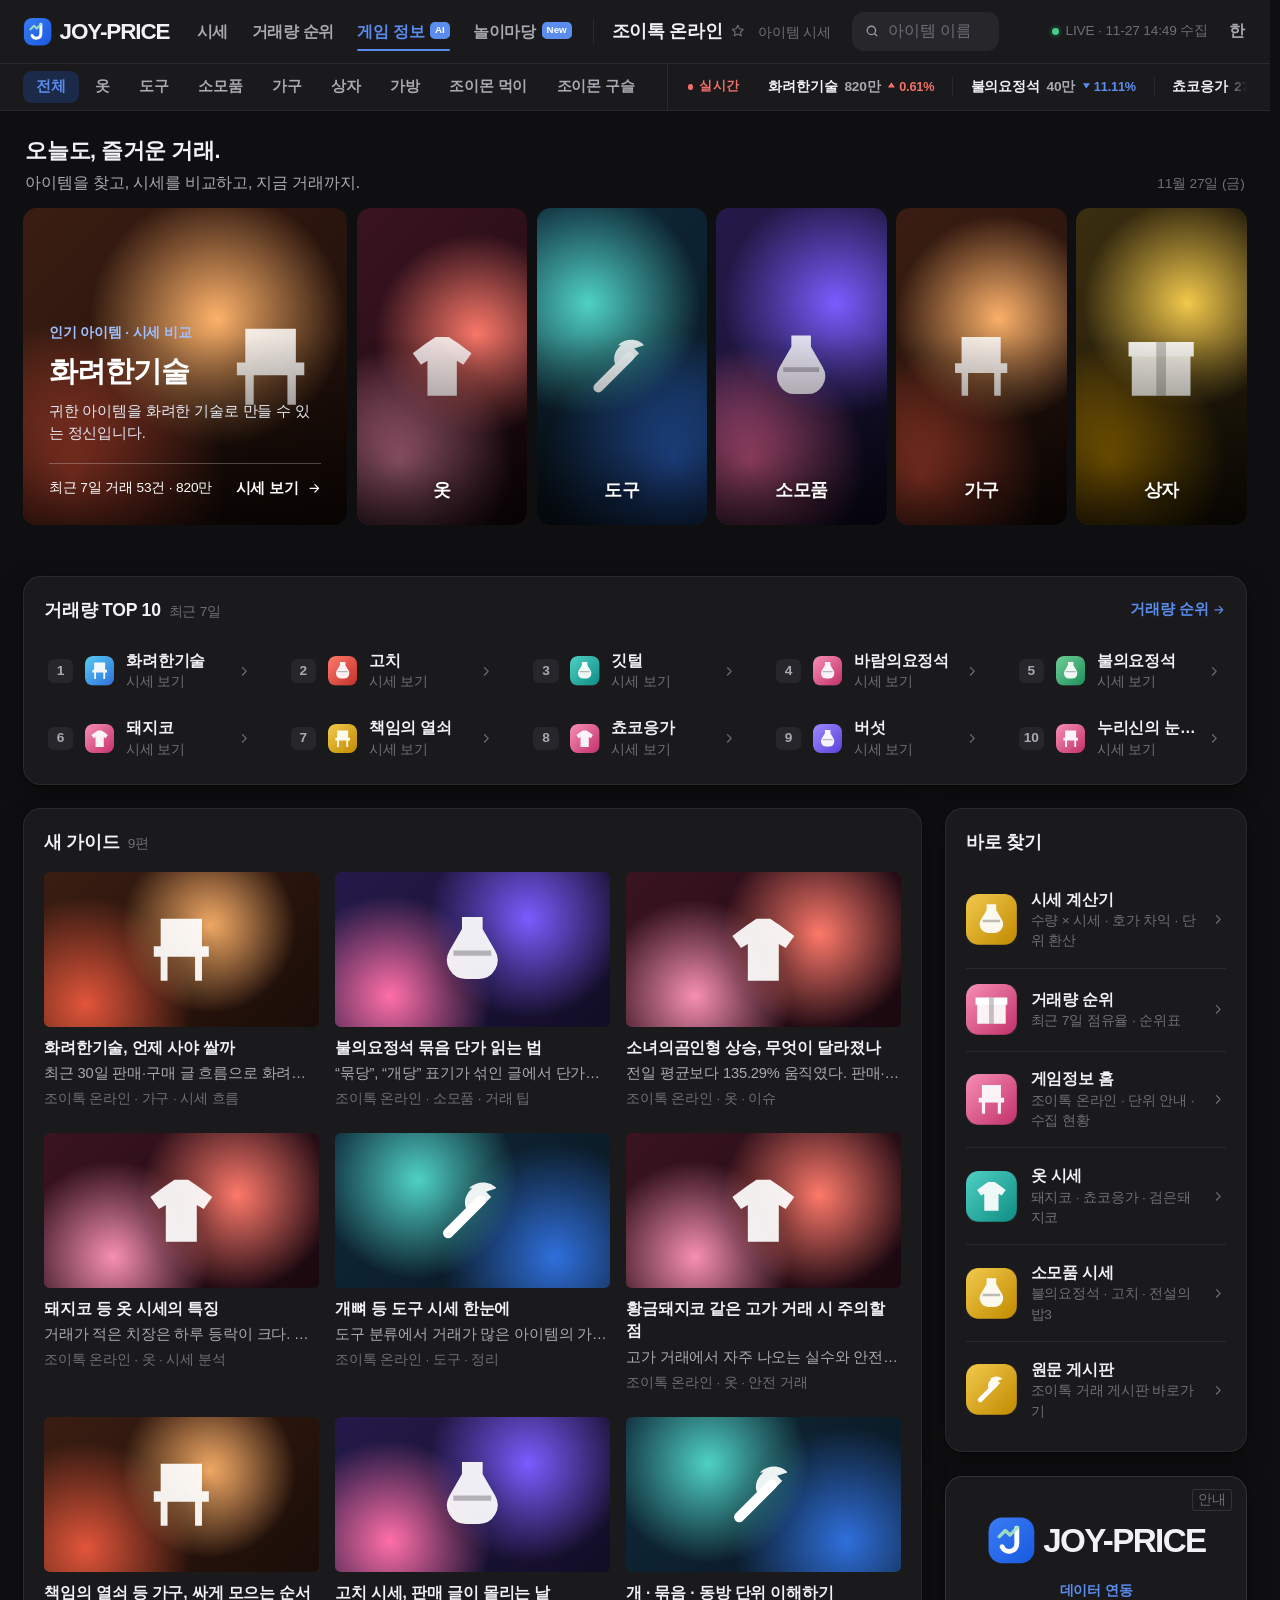
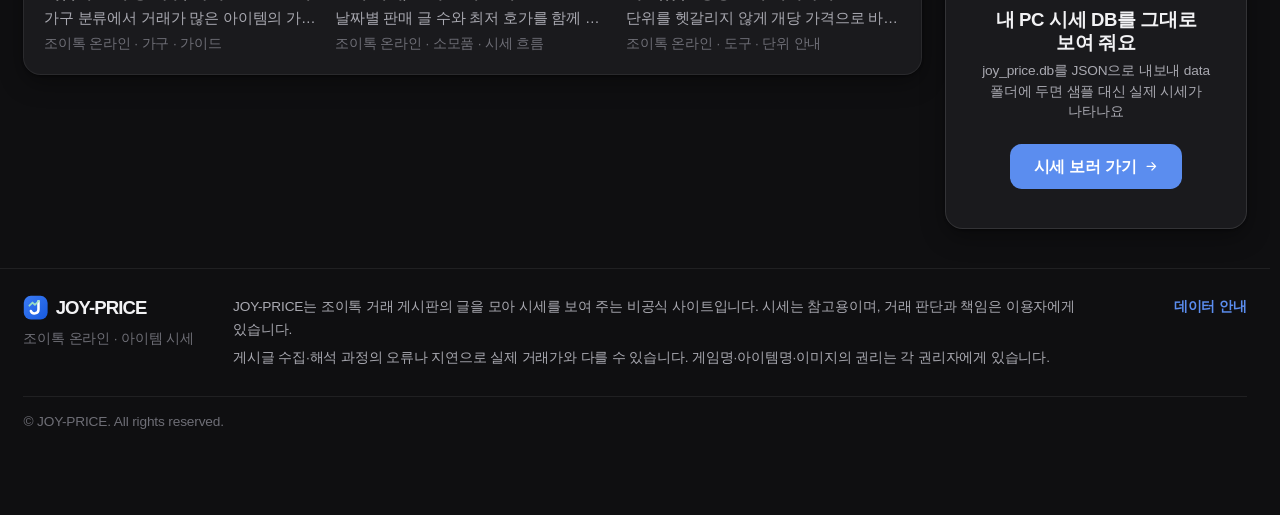
==== info/index.html @ 124f629b "joy-price 최초 배포" ====
<!doctype html>
<html lang="ko" data-theme="dark">
<head>
<meta charset="UTF-8">
<meta name="viewport" content="width=device-width, initial-scale=1">
<meta name="color-scheme" content="dark light">
<title>게임 정보 | JOY-PRICE</title>
<meta name="description" content="조이톡 온라인 거래 가이드와 인기 아이템.">
<link rel="icon" href="/favicon.svg" type="image/svg+xml">
<script>(function(){var r=document.documentElement;try{var t=localStorage.getItem('joyprice-theme');r.setAttribute('data-theme',t==='light'?'light':'dark');var f=Number(localStorage.getItem('joyprice-font'));var p=[85,100,115].indexOf(f)>=0?f:100;r.style.zoom=String(p*9775/1e6);}catch(e){}})();</script>
  <script type="module" crossorigin src="/assets/info-DF-6x_WN.js"></script>
  <link rel="modulepreload" crossorigin href="/assets/shell-BmlOZqkw.js">
  <link rel="modulepreload" crossorigin href="/assets/guides-DF9_39mL.js">
  <link rel="stylesheet" crossorigin href="/assets/shell-LFFnPl93.css">
</head>
<body>
<div id="app"></div>
</body>
</html>
---- assets/shell-LFFnPl93.css ----
:root{--bg: #0F0F11;--card: #1A1A1D;--field: #26262B;--field2: #303036;--line: rgba(255,255,255,.11);--line2: rgba(255,255,255,.07);--text: #F2F2F4;--text2: #A9A9B1;--text3: #6E6E76;--blue: #5B8DEF;--blue-h: #7AA3F5;--blue-bg: #1A2A48;--blue-bg2: #22365C;--err: #F0716A;--err-bg: #3A1F1E;--ok: #4FC98B;--ok-bg: #16302A;--warn: #E0A64C;--warn-bg: #3A2E15;--up: #F0716A;--up-bg: #3A1F1E;--down: #5B8DEF;--down-bg: #1A2A48;--star: #F7BE3B;--sh: 0 1px 2px rgba(0,0,0,.4), 0 8px 24px rgba(0,0,0,.35);--sh-pop: 0 16px 48px rgba(0,0,0,.6);--hm-f: #2B2E35;--hm-u1: #55282A;--hm-u2: #963531;--hm-u3: #D2443B;--hm-d1: #1E3256;--hm-d2: #2B58AA;--hm-d3: #3D74DE;--hm-ink: #F2F2F4;--cover: #192b44;--r: 18px;--r2: 12px;--w: 1540px;color-scheme:dark}:root[data-theme=light]{--bg: #F5F5F7;--card: #FFFFFF;--field: #F2F2F5;--field2: #E9E9EE;--line: rgba(0,0,0,.09);--line2: rgba(0,0,0,.055);--text: #1D1D1F;--text2: #5F5F66;--text3: #9A9AA3;--blue: #175ADE;--blue-h: #1250C5;--blue-bg: #ECF2FE;--blue-bg2: #DCE7FC;--err: #D0342C;--err-bg: #FCEDEC;--ok: #1E8E5A;--ok-bg: #E8F5EE;--warn: #B26A00;--warn-bg: #FBF1E2;--up: #D0342C;--up-bg: #FCEDEC;--down: #175ADE;--down-bg: #ECF2FE;--star: #F5A800;--sh: 0 1px 2px rgba(0,0,0,.03), 0 8px 24px rgba(0,0,0,.05);--sh-pop: 0 12px 40px rgba(0,0,0,.14), 0 2px 6px rgba(0,0,0,.06);--hm-f: #E6E8EC;--hm-u1: #F5CDCA;--hm-u2: #E57C74;--hm-u3: #D0342C;--hm-d1: #CCDAF8;--hm-d2: #6A93E8;--hm-d3: #175ADE;--hm-ink: #1D1D1F;color-scheme:light}*{box-sizing:border-box}html{scrollbar-width:thin;scrollbar-color:var(--line) transparent;scrollbar-gutter:stable;overflow-x:hidden}::-webkit-scrollbar{width:8px;height:8px}::-webkit-scrollbar-thumb{background:var(--line);border-radius:100px}body{margin:0;background:var(--bg);color:var(--text);font-family:Pretendard,-apple-system,BlinkMacSystemFont,Apple SD Gothic Neo,Malgun Gothic,sans-serif;font-size:16px;line-height:1.5;letter-spacing:-.01em;-webkit-font-smoothing:antialiased;text-rendering:optimizeLegibility;min-height:100vh;display:flex;flex-direction:column;overflow-x:hidden}button,input,select{font:inherit;color:inherit;letter-spacing:inherit}button{cursor:pointer;border:0;background:none;padding:0}a{color:inherit;text-decoration:none}b,strong{font-weight:600}[hidden]{display:none!important}.dim{color:var(--text3)}.up{color:var(--up)}.down{color:var(--down)}.flat{color:var(--text3)}.num{font-variant-numeric:tabular-nums}#app{flex:1;width:100%}header.top{position:sticky;top:0;z-index:50;background:var(--card);border-bottom:1px solid var(--line2);line-height:1.5}.top-in{max-width:var(--w);margin:0 auto;padding:8px 24px;min-height:64px;display:flex;align-items:center;gap:22px}.brand{display:flex;align-items:center;gap:7px;flex:none}.brand .logo-mark{width:30px;height:30px;display:block}.brand span{font-size:23px;font-weight:800;letter-spacing:-.05em;line-height:1;color:var(--text);padding-top:2px}.gnav{display:flex;align-items:center;align-self:stretch;gap:24px;flex:none;margin:0 0 0 6px;white-space:nowrap}.gnav a{position:relative;display:flex;align-items:center;gap:6px;min-height:44px;font-size:16px;font-weight:600;color:var(--text2);letter-spacing:-.02em}.gnav a:hover,.gnav a.on{color:var(--blue)}.gnav a.on:after{content:"";position:absolute;bottom:2px;left:0;right:0;height:2px;background:var(--blue);border-radius:2px}.nav-new{display:inline-flex;align-items:center;height:17px;padding:0 5px;border-radius:5px;background:var(--blue);color:#fff;font-size:10px;font-weight:700;line-height:1;letter-spacing:0;transform:translateY(-1px)}.cur{display:flex;align-items:baseline;gap:8px;min-width:0;flex:none;padding-left:18px;border-left:1px solid var(--line2)}.cur b{font-size:18px;font-weight:700;letter-spacing:-.015em;white-space:nowrap}.cur small{font-size:14px;color:var(--text3);white-space:nowrap}.fav-btn{flex:none;width:26px;height:26px;display:inline-flex;align-items:center;justify-content:center;border-radius:8px;color:var(--text3);align-self:center;margin-left:-6px}.fav-btn svg{width:16px;height:16px;fill:none}.fav-btn:hover{background:var(--field2);color:var(--text2)}.fav-btn.on{color:var(--star)}.fav-btn.on svg{fill:currentColor}.gsearch{position:relative;flex:1;max-width:320px;min-width:150px;margin-left:auto}.gsearch input,.picker-search input{width:100%;height:40px;padding:0 14px 0 36px;background:var(--field);border:1px solid transparent;border-radius:var(--r2);font-size:16px;outline:none;transition:box-shadow .15s,border-color .15s,background-color .15s}.gsearch input:focus,.picker-search input:focus{border-color:var(--blue);box-shadow:0 0 0 3px var(--blue-bg);background:var(--card)}.gsearch input::placeholder,.picker-search input::placeholder,.search input::placeholder{color:var(--text3)}.gsearch:before,.picker-search:before,.search:before{content:"";position:absolute;left:13px;top:13px;width:14px;height:14px;pointer-events:none;z-index:1;background:url("data:image/svg+xml;utf8,<svg xmlns='http://www.w3.org/2000/svg' viewBox='0 0 24 24' fill='none' stroke='%239A9AA3' stroke-width='2.2' stroke-linecap='round'><circle cx='11' cy='11' r='7'/><path d='M20 20l-3.5-3.5'/></svg>") no-repeat center/contain}.menu{position:absolute;left:0;top:48px;width:440px;max-width:calc(100vw - 48px);max-height:min(600px,70vh);overflow:auto;background:var(--card);border:1px solid var(--line2);border-radius:14px;box-shadow:var(--sh-pop);z-index:60;padding:8px}.menu .mh{padding:6px 6px 6px 10px;font-size:14px;color:var(--text3);font-weight:500;display:flex;justify-content:space-between;align-items:center}.menu .hint{font-size:13px}.mi{display:flex;align-items:center;gap:10px;padding:8px 10px;border-radius:9px;cursor:pointer}.mi:hover{background:var(--field)}.mi.on{background:var(--blue-bg)}.mi b{flex:1;min-width:0;font-size:16px;font-weight:500;white-space:nowrap;overflow:hidden;text-overflow:ellipsis}.mi.on b{color:var(--blue);font-weight:600}.mi small{font-size:14px;color:var(--text3);white-space:nowrap}.mi .p{font-size:15px;font-weight:600;white-space:nowrap;min-width:76px;text-align:right;font-variant-numeric:tabular-nums}.mi .chg{min-width:62px;text-align:right;font-size:14px}.top-act{display:flex;align-items:center;gap:10px;flex:none;margin-left:16px}.upd{font-size:14px;color:var(--text3);white-space:nowrap;font-variant-numeric:tabular-nums;display:inline-flex;align-items:center;justify-content:flex-end;gap:7px;margin-right:4px;min-width:176px}.upd i{width:7px;height:7px;border-radius:50%;background:var(--text3);opacity:.6}.upd i.live{background:var(--ok);opacity:1;box-shadow:0 0 0 3px var(--ok-bg);animation:pulse 2.4s ease-in-out infinite}.upd i.sample{background:var(--warn);opacity:1;box-shadow:0 0 0 3px var(--warn-bg)}@keyframes pulse{0%,to{box-shadow:0 0 0 3px var(--ok-bg)}50%{box-shadow:0 0 0 6px transparent}}.icon{width:32px;height:32px;border-radius:50%;display:inline-flex;align-items:center;justify-content:center;color:var(--text2);flex:none}.icon:hover{background:var(--field);color:var(--text)}.icon svg{width:17px;height:17px}.icon .sun{display:none}:root:not([data-theme=light]) .icon .sun{display:block}:root:not([data-theme=light]) .icon .moon{display:none}.fsz{position:relative;flex:none}.fsz>.icon{font-size:16px;font-weight:700;line-height:1}.fsz>.icon[aria-expanded=true]{background:var(--field);color:var(--text)}.fsz-pop{position:absolute;top:calc(100% + 8px);right:0;z-index:60;display:flex;flex-direction:column;gap:0;padding:6px;min-width:212px;background:var(--card);border:1px solid var(--line);border-radius:12px;box-shadow:var(--sh-pop)}.lp-list{display:flex;flex-direction:column;gap:2px}.lp-lang{height:44px;padding:0 10px;display:flex;align-items:center;justify-content:space-between;gap:12px;border-radius:8px;font-size:16px;font-weight:500;color:var(--text2)}.lp-lang:hover{background:var(--field);color:var(--text)}.lp-lang svg{width:16px;height:16px;color:var(--blue);visibility:hidden}.lp-lang.on{color:var(--text);font-weight:700}.lp-lang.on svg{visibility:visible}.lp-font{display:flex;align-items:center;justify-content:space-between;gap:8px;margin-top:6px;padding:6px 0 0 10px;border-top:1px solid var(--line2)}.lp-font>span{font-size:14px;color:var(--text3)}.lp-step{display:flex;align-items:center;gap:2px}.lp-step button{width:32px;height:32px;border-radius:8px;font-size:18px;font-weight:600;color:var(--text2)}.lp-step button:hover{background:var(--field);color:var(--text)}.lp-step b{min-width:54px;text-align:center;font-size:14px;font-weight:700}.game-switch{display:none;align-items:center;justify-content:center;gap:8px;flex:none;height:40px;padding:0 13px;border-radius:var(--r2);color:var(--text2);background:var(--field)}.game-switch svg{width:20px;height:20px}.game-switch>span{display:none}.sub-bar{border-top:1px solid var(--line2)}.sub-in{max-width:var(--w);margin:0 auto;padding:0 24px;height:48px;display:flex;align-items:center;gap:20px}.cats{display:flex;align-items:center;gap:4px;flex:none;overflow-x:auto;scrollbar-width:none}.cats::-webkit-scrollbar{display:none}.cats button{height:32px;padding:0 13px;border-radius:9px;font-size:15px;font-weight:600;color:var(--text2);white-space:nowrap;transition:background-color .12s,color .12s}.cats button:hover{background:var(--field);color:var(--text)}.cats button.on{background:var(--blue-bg);color:var(--blue)}.ticker{flex:1;min-width:0;display:flex;align-items:center;gap:12px;height:100%;padding-left:20px;border-left:1px solid var(--line2)}.tk-lbl{flex:none;display:inline-flex;align-items:center;gap:6px;font-size:13px;font-weight:700;color:var(--up);letter-spacing:.02em}.tk-lbl i{width:6px;height:6px;border-radius:50%;background:var(--up);animation:blink 1.4s ease-in-out infinite}@keyframes blink{50%{opacity:.25}}.tk-view{flex:1;min-width:0;overflow:hidden;-webkit-mask-image:linear-gradient(90deg,transparent,#000 4%,#000 96%,transparent);mask-image:linear-gradient(90deg,transparent,#000 4%,#000 96%,transparent)}.tk-track{display:flex;width:max-content;animation:tick var(--tk-dur, 60s) linear infinite}.ticker:hover .tk-track{animation-play-state:paused}.tk-run{display:flex;flex:none}.tk{display:inline-flex;align-items:baseline;gap:7px;padding:0 18px;font-size:14px;white-space:nowrap;font-variant-numeric:tabular-nums;border-right:1px solid var(--line2)}.tk b{font-weight:600;color:var(--text)}.tk .p{color:var(--text2);font-weight:600}.tk:hover b{color:var(--blue)}.tk .chg{font-size:13px}@keyframes tick{to{transform:translate(-50%)}}.game-picker{width:min(420px,calc(100% - 28px));max-height:82dvh;margin:auto;padding:16px;border:1px solid var(--line2);border-radius:14px;background:var(--card);color:var(--text);box-shadow:var(--sh-pop);overflow:hidden}.game-picker[open]{display:flex;flex-direction:column;gap:12px}.game-picker::backdrop{background:#0f172a73}.picker-hd{display:flex;align-items:center;justify-content:space-between}.picker-hd h2{margin:0;font-size:20px;font-weight:600}.picker-search{position:relative}.picker-search input{height:46px}.picker-search:before{top:16px}.picker-list{overflow:auto;min-height:0;padding:3px}.game-choice{display:flex;align-items:center;gap:12px;padding:10px 12px;border-radius:10px}.game-choice:hover{background:var(--field)}.game-choice.on{background:var(--blue-bg)}.game-choice .no{width:28px;height:24px;border-radius:6px;background:var(--field);color:var(--text2);display:inline-flex;align-items:center;justify-content:center;font-size:14px;font-weight:600;flex:none}.game-choice b{flex:1;font-weight:500;white-space:nowrap;overflow:hidden;text-overflow:ellipsis}.game-choice.on b,.game-choice.on small{color:var(--blue)}.game-choice small{font-size:14px;color:var(--text3);white-space:nowrap}.wrap{max-width:var(--w);margin:0 auto;padding:18px 24px 40px}.card{background:var(--card);border:1px solid var(--line2);border-radius:var(--r);box-shadow:var(--sh);display:flex;flex-direction:column;min-width:0}.card-hd{display:flex;align-items:center;justify-content:space-between;gap:12px;padding:20px 20px 16px;min-height:64px}.card-hd h2{font-size:18px;line-height:1.4;font-weight:600;margin:0;letter-spacing:-.012em;white-space:nowrap}.card-hd h2 small{font-size:14px;color:var(--text3);font-weight:500;margin-left:8px}.card-hd .more{font-size:15px;font-weight:600;color:var(--blue);display:inline-flex;align-items:center;gap:4px;white-space:nowrap}.card-hd .more svg{width:14px;height:14px}.card-bd{padding:0 10px 10px;flex:1;min-height:0}.empty{padding:34px 20px;text-align:center;color:var(--text3);font-size:16px}.page-hd{padding:6px 2px 14px}.page-hd h1{font-size:28px;line-height:1.4;font-weight:700;margin:0;letter-spacing:-.02em;display:flex;align-items:baseline;gap:10px;flex-wrap:wrap}.page-hd h1 small{font-size:14px;font-weight:500;color:var(--text3)}.page-hd p{margin:2px 0 0;color:var(--text2);font-size:16px}.chg{font-weight:600;font-variant-numeric:tabular-nums;white-space:nowrap}.chg svg{width:9px;height:9px;margin-right:3px;vertical-align:1px}.seg{display:inline-flex;background:var(--field);padding:3px;border-radius:10px;gap:2px}.seg button{padding:0 12px;height:40px;border-radius:8px;font-size:16px;font-weight:500;color:var(--text2);white-space:nowrap;transition:background-color .15s,color .15s}.seg button.on{background:var(--card);color:var(--text);box-shadow:0 1px 3px #0000001a;font-weight:600}.seg.sm{padding:2px}.seg.sm button{padding:0 9px;height:32px;font-size:14px}.search{position:relative;flex:1;min-width:140px;max-width:300px}.search:before{left:14px;top:50%;width:15px;height:15px;transform:translateY(-50%)}.search input{width:100%;height:46px;padding:0 14px 0 38px;background:var(--field);border:1px solid transparent;border-radius:10px;font-size:16px;outline:none}.search input:focus{border-color:var(--blue);box-shadow:0 0 0 3px var(--blue-bg);background:var(--card)}.btn{display:inline-flex;align-items:center;justify-content:center;gap:7px;height:44px;padding:0 20px;border-radius:12px;background:var(--blue);color:#fff;font-size:16px;font-weight:600;white-space:nowrap}.btn:hover{background:var(--blue-h)}.btn svg{width:15px;height:15px}.tag{display:inline-flex;align-items:center;height:24px;padding:0 7px;border-radius:6px;background:var(--field);color:var(--text2);font-size:14px;font-weight:600;white-space:nowrap}.badge{display:inline-flex;align-items:center;justify-content:center;min-width:26px;height:24px;padding:0 6px;border-radius:6px;font-size:13px;font-weight:700;letter-spacing:0;flex:none}.badge.SELL{background:var(--up-bg);color:var(--up)}.badge.BUY{background:var(--down-bg);color:var(--down)}.badge.DONE{background:var(--ok-bg);color:var(--ok)}.ic{width:30px;height:30px;border-radius:8px;flex:none;display:inline-flex;overflow:hidden;background:var(--field)}.ic svg,.ic img,.ic i{width:100%;height:100%;display:block;object-fit:contain}.ic i svg{width:100%;height:100%}.ic.sm{width:26px;height:26px;border-radius:7px}.ic.lg{width:44px;height:44px;border-radius:11px}.ic.xl{width:84px;height:84px;border-radius:20px;box-shadow:0 8px 24px #00000059}.fxb-game{position:relative;isolation:isolate;min-height:156px;overflow:hidden;border:1px solid #4a302c;border-radius:16px;background:#150d0c;margin-bottom:18px;display:block}.fxb-art{position:absolute;top:0;bottom:0;right:120px;width:60%;max-width:900px;z-index:-2;pointer-events:none;-webkit-mask-image:linear-gradient(90deg,transparent,#000 18%,#000 88%,transparent);mask-image:linear-gradient(90deg,transparent,#000 18%,#000 88%,transparent);background:radial-gradient(ellipse 14% 40% at 18% 70%,rgba(255,170,90,.55),transparent 70%),radial-gradient(ellipse 10% 30% at 34% 62%,rgba(255,214,140,.5),transparent 70%),radial-gradient(ellipse 18% 55% at 52% 75%,rgba(255,120,80,.45),transparent 70%),radial-gradient(ellipse 12% 38% at 70% 64%,rgba(255,196,120,.5),transparent 70%),radial-gradient(ellipse 16% 48% at 86% 72%,rgba(232,110,80,.45),transparent 70%),radial-gradient(circle at 60% 20%,rgba(255,240,200,.18),transparent 40%),linear-gradient(180deg,#3a2520,#1f1412)}.fxb-art:before{content:"";position:absolute;top:0;right:0;bottom:0;left:0;background:repeating-linear-gradient(100deg,transparent 0 46px,rgba(0,0,0,.25) 46px 50px);opacity:.5}.fxb-game:after{content:"";position:absolute;top:0;right:0;bottom:0;left:0;z-index:-1;pointer-events:none;background:linear-gradient(90deg,#150d0c,#150d0cf0 20%,#150d0c30 53%,#150d0c00 70%,#150d0ced 93%,#150d0c)}.fxb-home{position:absolute;top:0;right:0;bottom:0;left:0;display:flex;align-items:center;padding:24px 225px 24px 28px;color:#fff;z-index:1}.fxb-copy{min-width:0;max-width:58%}.fxb-copy>small{display:block;color:#e3b4a6;font-size:14px;font-weight:600;letter-spacing:.5px;margin-bottom:6px}.fxb-copy h2{font-size:22px;font-weight:700;letter-spacing:-.6px;line-height:1.35;color:#fff;margin:0;word-break:keep-all}.fxb-copy p{margin:6px 0 0;font-size:14px;line-height:1.6;color:#d0dced;word-break:keep-all}.fxb-action{position:absolute;right:26px;top:50%;transform:translateY(-50%);z-index:2;display:inline-flex;align-items:center;gap:20px;min-height:46px;padding:10px 17px;border:1px solid rgba(255,255,255,.26);border-radius:10px;background:#111a2dcc;color:#f3f7ff;font-size:16px;font-weight:650;white-space:nowrap}.fxb-action:hover{background:#253957;border-color:#9ebae6}.fxb-action svg{width:16px;height:16px}.top6 .card-bd{padding:0 16px 16px}.t6{display:grid;grid-template-columns:repeat(6,minmax(0,1fr));gap:12px}.t6 a{position:relative;display:flex;flex-direction:column;gap:6px;padding:14px 14px 12px;border-radius:14px;background:var(--field);border:1px solid transparent;min-width:0;transition:border-color .15s,background-color .15s}.t6 a:hover{border-color:var(--blue);background:var(--blue-bg)}.t6 .hd{display:flex;align-items:center;gap:9px;min-width:0}.t6 .no{position:absolute;top:10px;right:12px;font-size:13px;font-weight:700;color:var(--text3)}.t6 .nm{min-width:0}.t6 .nm b{display:block;font-size:15px;font-weight:600;white-space:nowrap;overflow:hidden;text-overflow:ellipsis;padding-right:18px}.t6 .nm small{display:block;font-size:13px;color:var(--text3)}.t6 .pr{font-size:20px;font-weight:700;letter-spacing:-.02em;font-variant-numeric:tabular-nums;margin-top:4px;white-space:nowrap;overflow:hidden;text-overflow:ellipsis}.t6 .ft{display:flex;align-items:center;justify-content:space-between;gap:6px;font-size:13px;color:var(--text3)}.t6 .ft .chg{font-size:14px}.spark{width:100%;height:34px;display:block}.grid2{display:grid;grid-template-columns:minmax(0,1fr) 480px;gap:16px;margin-top:16px;align-items:stretch}.side{display:flex;flex-direction:column;gap:16px;min-width:0}.list-hd,.li{display:grid;grid-template-columns:1fr 112px 80px 104px 104px 64px;gap:8px}.list-hd{padding:0 30px 6px 12px;font-size:14px;color:var(--text3);font-weight:500}.list-hd span:not(:first-child){text-align:right}.li{position:relative;align-items:center;padding:9px 30px 9px 12px;border-radius:10px;font-size:16px;font-variant-numeric:tabular-nums;border-top:1px solid var(--line2);cursor:pointer}.list-hd+.li{border-top:0}.li:hover{background:var(--field)}.li:hover .n b{color:var(--blue)}.li .n{min-width:0;display:flex;align-items:center;gap:10px}.li .nm{min-width:0}.li .n b{display:block;font-weight:500;white-space:nowrap;overflow:hidden;text-overflow:ellipsis}.li .n small{display:block;font-size:13px;color:var(--text3);white-space:nowrap;overflow:hidden;text-overflow:ellipsis}.li .r{text-align:right;white-space:nowrap}.li .r b{font-weight:600}.li .r.cnt{color:var(--blue);font-weight:600}.li>.chev{position:absolute;right:8px;top:50%;width:15px;height:15px;margin-top:-7.5px;color:var(--text3)}.pager{display:flex;align-items:center;justify-content:center;gap:3px;padding:16px 10px 6px}.pager button{min-width:40px;height:40px;padding:0 8px;border-radius:9px;color:var(--text2);font-size:16px;font-weight:600;display:inline-flex;align-items:center;justify-content:center}.pager button:hover:not(:disabled):not(.on){background:var(--field);color:var(--text)}.pager button.on{background:var(--blue);color:#fff}.pager button:disabled{color:var(--text3);opacity:.45;cursor:default}.pager .chev{width:15px;height:15px}.mv{display:grid;grid-template-columns:24px minmax(0,1fr) auto 78px;align-items:center;gap:10px;padding:9px 10px;border-radius:10px;border-top:1px solid var(--line2);font-variant-numeric:tabular-nums}.mv:first-child{border-top:0}.mv:hover{background:var(--field)}.mv .no{font-size:14px;font-weight:700;color:var(--text3);text-align:center}.mv .n{display:flex;align-items:center;gap:9px;min-width:0}.mv .n b{font-weight:500;white-space:nowrap;overflow:hidden;text-overflow:ellipsis}.mv .p{font-weight:600;white-space:nowrap;text-align:right}.mv .c{text-align:right}.mv .c .chg{display:inline-block;padding:3px 7px;border-radius:7px;font-size:14px}.mv .c .chg.up{background:var(--up-bg)}.mv .c .chg.down{background:var(--down-bg)}.feed .card-bd{overflow:auto;max-height:640px}.fd{display:grid;grid-template-columns:auto minmax(0,1fr) auto;gap:4px 10px;align-items:center;padding:10px;border-radius:10px;border-top:1px solid var(--line2)}.fd:first-child{border-top:0}.fd:hover{background:var(--field)}.fd .badge{grid-row:1 / span 2;align-self:start;margin-top:1px}.fd .tt{min-width:0;font-size:15px;font-weight:500;white-space:nowrap;overflow:hidden;text-overflow:ellipsis}.fd .pr{font-weight:600;font-size:15px;white-space:nowrap;text-align:right;font-variant-numeric:tabular-nums;padding-right:2px}.fd .pr small{font-size:12px;font-weight:500;margin-left:1px}.fd .mt{grid-column:2 / -1;display:flex;gap:8px;font-size:13px;color:var(--text3);min-width:0;white-space:nowrap}.fd .mt a{color:var(--blue);font-weight:600}.fd .mt a:hover{text-decoration:underline}.fd.new{animation:flash 1.6s ease-out}@keyframes flash{0%{background:var(--blue-bg)}}.crumb{display:flex;align-items:center;justify-content:space-between;gap:16px;padding:0 2px 10px;flex-wrap:wrap}.crumb nav{display:flex;align-items:baseline;gap:6px;flex-wrap:wrap;min-width:0;font-size:14px;color:var(--text2)}.crumb nav a:hover{color:var(--blue)}.crumb nav .sep{color:var(--text3)}.crumb nav b{font-size:18px;font-weight:700;color:var(--text)}.crumb nav small{color:var(--text3);font-size:14px;margin-left:6px}.crumb .search{max-width:294px}.crumb .search input{background:var(--card);border-color:var(--line2)}.crumb .search .menu{top:52px;right:0;left:auto;width:360px}.ia{display:grid;grid-template-columns:280px minmax(0,1fr);gap:22px;align-items:stretch}.ia-left{overflow:hidden}.ia-cover{min-height:264px;background:var(--cover);color:#fff;padding:22px;display:flex;flex-direction:column}.ia-cover-top{display:flex;align-items:center;justify-content:space-between;gap:9px;color:#a4b8d3;font-size:14px}.ia-cover-tag{border:1px solid #536984;border-radius:5px;padding:3px 7px;color:#dce8fa;flex:none}.ia-cover .art{flex:1;display:flex;align-items:center;justify-content:center;padding:18px 0}.ia-cover h1{font-size:26px;line-height:1.35;letter-spacing:-.6px;font-weight:700;margin:0}.ia-cover p.al{font-size:14px;margin:6px 0 0;color:#a4b8d3}.ia-info{padding:20px 22px 22px}.ia-info h2{font-size:18px;font-weight:600;margin:0 0 8px}.ia-info dl{margin:0}.ia-info .row{display:flex;justify-content:space-between;gap:12px;padding:11px 0;border-bottom:1px solid var(--line2);font-size:15px}.ia-info dt{color:var(--text3)}.ia-info dd{margin:0;text-align:right;font-weight:500}.ia-info .brief{margin:14px 0 0;font-size:14px;line-height:1.7;color:var(--text2);word-break:keep-all}.ia-main{overflow:hidden}.ia-tools{display:flex;align-items:center;justify-content:space-between;gap:12px;padding:18px 24px;border-bottom:1px solid var(--line2);flex-wrap:wrap}.ia-tools .lbl{font-size:14px;color:var(--text3);margin-right:10px}.ia-tools .grp{display:flex;align-items:center}.ia-tools .range{font-size:14px;color:var(--text3)}.ia-summary{padding:23px 24px 10px;display:flex;align-items:flex-end;justify-content:space-between;gap:20px;flex-wrap:wrap}.ia-price-label{display:flex;align-items:center;gap:8px;color:var(--text3);font-size:14px}.ia-price{display:flex;align-items:baseline;flex-wrap:wrap;gap:8px;margin-top:6px}.ia-price strong{font-size:44px;font-weight:750;line-height:1.15;letter-spacing:-1.2px;font-variant-numeric:tabular-nums}.ia-price>span{color:var(--text3);font-size:14px;white-space:nowrap}.ia-price .chg{font-size:16px}.ia-price-sub{font-size:14px;color:var(--text3);margin-top:6px}.ia-stats{display:grid;grid-template-columns:repeat(4,auto);gap:6px 28px;text-align:right}.ia-stats .k{font-size:14px;color:var(--text3)}.ia-stats b{display:block;font-size:17px;font-weight:650;font-variant-numeric:tabular-nums;white-space:nowrap;margin-top:4px}.ia-stats b.ask{color:var(--up)}.ia-stats b.bid{color:var(--down)}.chart-box{position:relative;height:330px;padding:4px 18px 0 14px}.chart-ft{display:flex;justify-content:space-between;align-items:center;gap:12px;padding:8px 24px 18px;font-size:14px;color:var(--text3);flex-wrap:wrap}.chart-ft .lg{display:flex;gap:14px;flex-wrap:wrap}.chart-ft .lg span{display:inline-flex;align-items:center;gap:6px}.chart-ft .lg i{width:10px;height:10px;border-radius:50%}.chart-ft .lg i.bar{border-radius:2px}.ia-split{display:grid;grid-template-columns:1fr 1fr;border-top:1px solid var(--line2)}.ia-split>section{padding:20px 24px 18px;min-width:0}.ia-split>section+section{border-left:1px solid var(--line2)}.sec-hd{display:flex;align-items:center;justify-content:space-between;gap:10px;margin-bottom:10px;flex-wrap:wrap}.sec-hd h3{margin:0;font-size:18px;font-weight:600}.sec-hd h3 small{font-size:14px;color:var(--text3);font-weight:500;margin-left:7px}.ob-hd,.ob{display:grid;grid-template-columns:minmax(0,1fr) 70px 92px;gap:8px;align-items:center}.ob-hd{font-size:14px;color:var(--text3);font-weight:500;padding:0 8px 8px;border-bottom:1px solid var(--line2)}.ob-hd span:not(:first-child){text-align:right}.ob{position:relative;padding:9px 8px;font-size:15px;font-variant-numeric:tabular-nums;border-bottom:1px solid var(--line2);isolation:isolate}.ob .bar{position:absolute;top:3px;bottom:3px;right:0;z-index:-1;border-radius:6px;opacity:.55}.sell .ob .bar{background:var(--up-bg)}.buy .ob .bar{background:var(--down-bg)}.ob .p{font-weight:650}.sell .ob .p{color:var(--up)}.buy .ob .p{color:var(--down)}.ob .q,.ob .a{text-align:right;color:var(--text2);white-space:nowrap;overflow:hidden;text-overflow:ellipsis}.ob .a{font-size:14px}.ob-best{font-size:14px;color:var(--text3)}.ob-best b{color:var(--text);margin-left:4px}.ia-trades{padding:20px 24px 18px;border-top:1px solid var(--line2)}.tr-hd,.trow{display:grid;grid-template-columns:52px minmax(0,1fr) 110px 100px 110px 92px;gap:10px;align-items:center}.tr-hd{font-size:14px;color:var(--text3);font-weight:500;padding:0 8px 8px;border-bottom:1px solid var(--line2)}.tr-hd span:nth-child(n+3){text-align:right}.trow{padding:10px 8px;border-bottom:1px solid var(--line2);font-size:15px;font-variant-numeric:tabular-nums}.trow:hover{background:var(--field)}.trow .t{min-width:0}.trow .t b{display:block;font-weight:500;white-space:nowrap;overflow:hidden;text-overflow:ellipsis}.trow .t small{display:block;font-size:13px;color:var(--text3);white-space:nowrap;overflow:hidden;text-overflow:ellipsis}.trow:hover .t b{color:var(--blue)}.trow .t b svg{width:12px;height:12px;margin-left:4px;vertical-align:-1px;color:var(--text3)}.trow .p{text-align:right;font-weight:650;white-space:nowrap}.trow .q,.trow .w,.trow .d{text-align:right;color:var(--text2);white-space:nowrap;overflow:hidden;text-overflow:ellipsis}.trow .d{font-size:14px}.more-btn{display:block;width:100%;height:44px;margin-top:12px;border-radius:10px;background:var(--field);color:var(--text2);font-weight:600}.more-btn:hover{background:var(--field2);color:var(--text)}.hm{margin-bottom:22px}.hm-lg{display:flex;align-items:center;gap:3px;font-size:14px;color:var(--text3);font-weight:500;white-space:nowrap}.hm-lg span{margin:0 4px}.hm-lg i{width:16px;height:10px;border-radius:3px}.hm-bd{padding:0 20px 20px}.hm-map{position:relative;height:380px}.hm-t{position:absolute;display:flex;flex-direction:column;padding:10px 12px;border-radius:8px;overflow:hidden;color:#fff;font-variant-numeric:tabular-nums;min-width:0;transition:filter .12s,box-shadow .12s}.hm-t:hover{filter:brightness(1.08);box-shadow:inset 0 0 0 2px #ffffff8c}.hm-t b{font-size:16px;font-weight:600;line-height:1.3;white-space:nowrap;overflow:hidden;text-overflow:ellipsis}.hm-t strong{display:block;font-size:19px;font-weight:700;line-height:1.2;margin-top:3px;white-space:nowrap}.hm-t em{font-style:normal;font-size:14px;font-weight:600;margin-top:3px;white-space:nowrap;opacity:.9}.hm-t .chg{color:inherit}.hm-t.l b{font-size:18px}.hm-t.l strong{font-size:27px;margin-top:4px}.hm-t.m{padding:7px 9px}.hm-t.m b{font-size:14px}.hm-t.m strong{font-size:16px;margin-top:2px}.hm-t.s{padding:5px 6px}.hm-t.s b{font-size:13px}.hm-t.s strong{font-size:13px;margin-top:0}.hm-t.s em{display:none}.hm-t.x{padding:0;border-radius:5px}.hm-t.x>*{display:none}.hm-t.f,.hm-lg .f{background:var(--hm-f)}.hm-t.u1,.hm-lg .u1{background:var(--hm-u1)}.hm-t.u2,.hm-lg .u2{background:var(--hm-u2)}.hm-t.u3,.hm-lg .u3{background:var(--hm-u3)}.hm-t.d1,.hm-lg .d1{background:var(--hm-d1)}.hm-t.d2,.hm-lg .d2{background:var(--hm-d2)}.hm-t.d3,.hm-lg .d3{background:var(--hm-d3)}.hm-t.f,.hm-t.u1,.hm-t.d1{color:var(--hm-ink)}.rk-hd,.rk{display:grid;grid-template-columns:44px minmax(0,1fr) 112px 120px 88px 110px 100px 88px;gap:8px;align-items:center;padding:0 12px}.rk-hd{padding-bottom:6px;font-size:14px;color:var(--text3);font-weight:500}.rk-hd span:nth-child(n+3){text-align:right}.rk{padding-top:10px;padding-bottom:10px;border-top:1px solid var(--line2);font-size:16px;font-variant-numeric:tabular-nums;transition:background-color .12s}.rk:hover{background:var(--field)}.rk .no{display:inline-flex;align-items:center;justify-content:center;width:44px;height:24px;border-radius:6px;background:var(--field);color:var(--text2);font-size:14px;font-weight:600}.rk .n{min-width:0;display:flex;align-items:center;gap:10px}.rk .n b{font-weight:500;white-space:nowrap;overflow:hidden;text-overflow:ellipsis}.rk .u{text-align:right;font-size:14px;color:var(--text3);white-space:nowrap}.rk .p{text-align:right;font-weight:600;white-space:nowrap}.rk .c,.rk .kc{text-align:right}.rk .s{text-align:right;color:var(--text2);white-space:nowrap}.rk .k{text-align:right;color:var(--blue);font-weight:600;white-space:nowrap}.rank-card .card-bd{padding:12px 10px 10px}.ihero-hd{display:flex;align-items:flex-end;justify-content:space-between;gap:16px;padding:6px 2px 14px}.ihero-hd h1{margin:0;font-size:22px;font-weight:700;letter-spacing:-.02em}.ihero-hd p{margin:4px 0 0;color:var(--text2);font-size:16px}.ihero-hd small{color:var(--text3);font-size:14px;white-space:nowrap}.ihero{display:grid;grid-template-columns:minmax(0,1.9fr) repeat(5,minmax(0,1fr));gap:10px;height:324px;margin-bottom:52px}.ih{position:relative;overflow:hidden;border-radius:14px;display:flex;flex-direction:column;justify-content:flex-end;padding:22px 16px;color:#fff;isolation:isolate;transition:transform .2s}.ih:hover{transform:translateY(-2px)}.ih:after{content:"";position:absolute;top:0;right:0;bottom:0;left:0;z-index:-1;background:linear-gradient(0deg,#000000b8,#0000 60%)}.ih .glyph{position:absolute;top:0;right:0;bottom:0;left:0;z-index:-2;display:flex;align-items:center;justify-content:center}.ih .glyph svg{width:46%;max-width:160px;opacity:.9;filter:drop-shadow(0 18px 30px rgba(0,0,0,.45))}.ih b{font-size:18px;font-weight:700;text-align:center;text-shadow:0 2px 8px rgba(0,0,0,.5)}.ih.big{padding:26px}.ih.big .glyph{justify-content:flex-end;padding-right:8%}.ih.big .glyph svg{width:34%}.ih.big small{color:#9fc0ff;font-size:14px;font-weight:600}.ih.big h2{margin:6px 0 0;font-size:30px;font-weight:800;letter-spacing:-.03em}.ih.big p{margin:8px 0 0;font-size:15px;color:#e4e9f2}.ih.big .ft{display:flex;justify-content:space-between;align-items:center;margin-top:18px;padding-top:14px;border-top:1px solid rgba(255,255,255,.25);font-size:14px}.ih.big .ft span:last-child{display:inline-flex;align-items:center;gap:8px;font-weight:600;font-size:15px}.ih.big .ft svg{width:15px;height:15px}.top10 .card-bd{padding:0 14px 14px}.t10{display:grid;grid-template-columns:repeat(5,minmax(0,1fr));gap:4px 20px}.t10 a{display:flex;align-items:center;gap:12px;padding:10px;border-radius:10px;min-width:0}.t10 a:hover{background:var(--field)}.t10 .no{width:26px;height:24px;border-radius:6px;background:var(--field);color:var(--text2);display:inline-flex;align-items:center;justify-content:center;font-size:14px;font-weight:600;flex:none}.t10 .nm{flex:1;min-width:0}.t10 .nm b{display:block;font-weight:600;white-space:nowrap;overflow:hidden;text-overflow:ellipsis}.t10 .nm small{display:block;font-size:14px;color:var(--text3)}.t10 .chev{width:15px;height:15px;color:var(--text3);flex:none}.grid-info{display:grid;grid-template-columns:minmax(0,1fr) 308px;gap:24px;margin-top:24px;align-items:start}.posts .card-bd{padding:0 20px 20px}.pgrid{display:grid;grid-template-columns:repeat(3,minmax(0,1fr));gap:24px 16px}.pc{display:flex;flex-direction:column;min-width:0}.pc .th{position:relative;aspect-ratio:16 / 9;border-radius:6px;overflow:hidden;display:flex;align-items:center;justify-content:center}.pc .th svg{width:30%;filter:drop-shadow(0 10px 20px rgba(0,0,0,.4))}.pc b{margin-top:10px;font-size:16px;font-weight:600;line-height:1.45;display:-webkit-box;-webkit-line-clamp:2;-webkit-box-orient:vertical;overflow:hidden}.pc p{margin:4px 0 0;font-size:15px;color:var(--text2);white-space:nowrap;overflow:hidden;text-overflow:ellipsis}.pc small{margin-top:4px;font-size:14px;color:var(--text3)}.pc:hover b{color:var(--blue)}.side-col{display:flex;flex-direction:column;gap:24px;min-width:0}.quick .card-bd{padding:0 20px 14px}.qk{display:flex;align-items:center;gap:14px;padding:16px 0;border-top:1px solid var(--line2)}.qk:first-child{border-top:0}.qk .ic{width:52px;height:52px;border-radius:10px}.qk div{flex:1;min-width:0}.qk b{display:block;font-weight:600}.qk small{display:block;font-size:14px;color:var(--text3);line-height:1.5}.qk .chev{width:15px;height:15px;color:var(--text3);flex:none}.qk:hover b{color:var(--blue)}.note-card{padding:30px 22px;gap:14px;align-items:center;text-align:center}.note-card .ic{width:64px;height:64px;border-radius:16px}.note-card em{font-style:normal;color:var(--blue);font-weight:600;font-size:14px}.note-card b{font-size:19px;font-weight:700;word-break:keep-all}.note-card p{margin:0;font-size:14px;color:var(--text2);word-break:keep-all}.play{display:grid;grid-template-columns:312px minmax(0,1fr);gap:18px;align-items:start;margin-bottom:24px}.tools .card-hd{padding-bottom:8px}.tools .card-bd{padding:0 8px 8px}.tl{display:flex;align-items:center;gap:12px;padding:13px 12px;border-radius:12px;width:100%;text-align:left}.tl:hover{background:var(--field)}.tl.on{background:var(--blue-bg)}.tl.on b{color:var(--blue)}.tl .ic{width:40px;height:40px;border-radius:10px}.tl b{display:block;font-weight:600}.tl small{display:block;font-size:14px;color:var(--text3)}.stage{overflow:hidden}.stage-hero{position:relative;height:336px;display:flex;align-items:flex-end;justify-content:space-between;padding:0 24px 26px;color:#fff;isolation:isolate;overflow:hidden}.stage-hero .glyph{position:absolute;top:0;right:0;bottom:0;left:0;z-index:-1;display:flex;align-items:center;justify-content:center}.stage-hero .glyph svg{width:220px;filter:drop-shadow(0 20px 40px rgba(0,0,0,.5))}.stage-hero:after{content:"";position:absolute;top:0;right:0;bottom:0;left:0;z-index:-1;background:linear-gradient(0deg,rgba(0,0,0,.6),transparent 55%)}.stage-hero h2{margin:0;font-size:30px;font-weight:800;letter-spacing:-.02em}.stage-hero a{font-weight:600;display:inline-flex;align-items:center;gap:8px;font-size:15px}.stage-hero a svg{width:15px;height:15px}.calc{display:flex;align-items:center;gap:14px;padding:16px 20px 16px 24px;border-bottom:1px solid var(--line2);flex-wrap:wrap}.calc label{font-size:14px;color:var(--text3)}.calc select,.calc input{height:44px;padding:0 12px;border-radius:10px;border:1px solid transparent;background:var(--field);font-size:16px;outline:none}.calc select:focus,.calc input:focus{border-color:var(--blue)}.calc input{width:110px;text-align:right}.calc .res{margin-left:auto;text-align:right}.calc .res small{display:block;font-size:13px;color:var(--text3)}.calc .res b{font-size:22px;font-weight:700;font-variant-numeric:tabular-nums}.tiles3{display:grid;grid-template-columns:repeat(3,minmax(0,1fr))}.tiles3 a{position:relative;padding:20px 20px 22px;min-width:0}.tiles3 a+a{border-left:1px solid var(--line2)}.tiles3 a:hover{background:var(--field)}.tiles3 .ic{width:64px;height:64px;border-radius:12px}.tiles3 .arr{position:absolute;top:20px;right:20px;width:16px;height:16px;color:var(--text3)}.tiles3 b{display:block;margin-top:22px;font-size:18px;font-weight:700}.tiles3 small{display:block;margin-top:18px;font-size:14px;color:var(--text3)}.gtabs{background:var(--card);border-bottom:1px solid var(--line2)}.gtabs{display:block}.gtabs-in{max-width:var(--w);margin:0 auto;padding:8px 24px;display:flex;align-items:center;gap:16px;min-height:64px}.gtabs .gname{display:flex;align-items:center;gap:9px;font-weight:600;padding-right:18px;border-right:1px solid var(--line2);white-space:nowrap}.gtabs .gname .logo-mark{width:26px;height:26px}.gtabs .gtab-list{display:flex;gap:4px;flex:1;overflow-x:auto;scrollbar-width:none}.gtabs .gtab-list a{height:46px;padding:0 22px;display:inline-flex;align-items:center;border-radius:10px;font-weight:600;white-space:nowrap}.gtabs .gtab-list a.on{background:var(--blue-bg);color:var(--blue)}.gtabs .gtab-list a:hover:not(.on){background:var(--field)}.gtabs .go{color:var(--blue);font-weight:600;display:inline-flex;align-items:center;gap:6px;white-space:nowrap}.gtabs .go svg{width:14px;height:14px}.ghero{position:relative;height:270px;border-radius:16px;overflow:hidden;padding:56px 40px;color:#fff;isolation:isolate;background:#101724;margin-bottom:24px;border:1px solid #344154}.ghero .fxb-art{right:0;width:75%;max-width:none}.ghero:after{content:"";position:absolute;top:0;right:0;bottom:0;left:0;z-index:-1;background:linear-gradient(90deg,#101724 15%,#10172499,#10172400 75%)}.ghero small{font-size:14px;font-weight:700;color:#e8a184;letter-spacing:2px}.ghero h1{margin:6px 0 0;font-size:36px;font-weight:800;letter-spacing:-.03em}.ghero p{margin:10px 0 0;font-size:15px;color:#dfe6f1}.ghero .meta{margin-top:20px;display:flex;gap:12px;font-size:14px;color:#dfe6f1}.ghero .meta span+span{padding-left:12px;border-left:1px solid rgba(255,255,255,.3)}.ggrid{display:grid;grid-template-columns:minmax(0,1fr) 306px;gap:24px;align-items:start}.gcol{display:flex;flex-direction:column;gap:24px;min-width:0}.gcol .card-bd{padding:0 24px 24px}.g2{display:grid;grid-template-columns:1fr 1fr;gap:20px}.g3{display:grid;grid-template-columns:repeat(3,minmax(0,1fr));gap:18px}.gp{border:1px solid var(--line2);border-radius:12px;overflow:hidden;display:flex;flex-direction:column}.gp .th{aspect-ratio:27 / 10;display:flex;align-items:center;justify-content:center}.gp .th svg{width:18%;filter:drop-shadow(0 10px 20px rgba(0,0,0,.4))}.gp .bd{padding:22px 20px 20px}.gp em{font-style:normal;font-size:14px;color:var(--blue);font-weight:500}.gp b{display:block;margin-top:10px;font-size:19px;font-weight:700}.gp p{margin:10px 0 0;font-size:14px;color:var(--text2);line-height:1.7}.gp small{display:block;margin-top:18px;font-size:14px;color:var(--text2)}.gp:hover b{color:var(--blue)}.gi{border:1px solid var(--line2);border-radius:12px;padding:20px 18px;display:flex;flex-direction:column}.gi .top{display:flex;gap:16px;align-items:flex-start;padding-bottom:18px;border-bottom:1px solid var(--line2)}.gi .ic{width:62px;height:62px;border-radius:10px}.gi .top small{display:block;font-size:14px;color:var(--text3)}.gi .top b{display:block;font-size:18px;font-weight:700;margin-top:4px}.gi .top span{display:block;font-size:14px;color:var(--text2);margin-top:4px}.gi .pr{margin-top:16px;font-size:16px;color:var(--text2);font-variant-numeric:tabular-nums}.gi:hover .top b{color:var(--blue)}.tip{border:1px solid var(--line2);border-radius:12px;overflow:hidden}.tip .th{height:180px;position:relative;display:flex;align-items:flex-end;padding:16px 18px;color:#fff;isolation:isolate}.tip .th:after{content:"";position:absolute;top:0;right:0;bottom:0;left:0;z-index:-1;background:linear-gradient(0deg,rgba(0,0,0,.6),transparent 70%)}.tip .th .glyph{position:absolute;top:0;right:0;bottom:0;left:0;z-index:-2;display:flex;align-items:center;justify-content:center}.tip .th .glyph svg{width:70px}.tip .th small{display:block;font-size:13px;opacity:.85}.tip .th b{display:block;font-size:18px;font-weight:700}.tip .bd{padding:16px 18px}.tip dl{margin:0;display:grid;grid-template-columns:110px 1fr;gap:10px 8px;font-size:14px}.tip dt{color:var(--text3)}.tip dd{margin:0;font-weight:600}.tip .ft{display:flex;justify-content:space-between;align-items:center;margin-top:16px;padding-top:14px;border-top:1px solid var(--line2);font-size:14px}.tip .ft span:first-child{color:var(--blue);border:1px solid var(--line);border-radius:4px;padding:2px 8px}.tip .ft span:last-child{color:var(--blue)}.sched{display:flex;gap:14px;align-items:flex-start}.sched .dt{width:52px;border-radius:8px;overflow:hidden;text-align:center;background:#1f2b44;color:#fff;flex:none}.sched .dt small{display:block;background:#2f4a7c;font-size:13px;padding:3px 0}.sched .dt b{display:block;font-size:24px;font-weight:700;padding:4px 0 0}.sched .dt span{display:block;font-size:12px;padding-bottom:6px;color:#b8c6e0}.sched em{font-style:normal;font-size:14px;color:var(--ok)}.sched b.t{display:block;margin-top:6px;font-weight:600}.sched small.d{display:block;color:var(--text3);font-size:14px;margin-top:4px}.plist .pl{display:block;padding:12px 0;border-top:1px solid var(--line2)}.plist .pl:first-child{border-top:0}.plist .pl b{display:block;font-weight:600}.plist .pl small{display:block;font-size:14px;color:var(--text3);font-variant-numeric:tabular-nums}.plist .pl:hover b{color:var(--blue)}.foot{max-width:var(--w);width:100%;flex:none;margin:0 auto;padding:26px 24px 34px;border-top:1px solid var(--line2);font-size:14px;line-height:1.7}.ft-in{display:flex;align-items:flex-start;gap:40px;flex-wrap:wrap}.ft-brand{flex:none}.ft-brand .brand{display:flex;align-items:center;gap:7px}.ft-brand .logo-mark{width:26px;height:26px;display:block}.ft-brand .brand span{font-size:19px;font-weight:800;letter-spacing:-.05em;line-height:1;padding-top:2px}.ft-brand small{display:block;margin-top:7px;font-size:14px;color:var(--text3)}.ft-txt{flex:1;min-width:260px}.ft-txt p{margin:0 0 5px;font-size:14px;color:var(--text2);line-height:1.7;word-break:keep-all}.ft-side{flex:none;margin-left:auto}.ft-link{font-size:14px;font-weight:600;color:var(--blue)}.ft-link:hover{text-decoration:underline}.ft-bar{display:flex;justify-content:space-between;gap:16px;margin-top:22px;padding-top:14px;border-top:1px solid var(--line2);font-size:14px;color:var(--text3)}.toast{position:fixed;left:50%;bottom:32px;transform:translate(-50%,10px);background:var(--text);color:var(--bg);padding:11px 20px;border-radius:100px;font-size:16px;font-weight:600;box-shadow:0 12px 32px #0000003d;opacity:0;visibility:hidden;pointer-events:none;transition:opacity .18s,transform .18s,visibility .18s;z-index:200}.toast.show{opacity:1;visibility:visible;transform:translate(-50%)}@media(max-width:1180px){.upd{min-width:0}.upd .t{display:none}.grid2{grid-template-columns:1fr}.t6{grid-template-columns:repeat(3,minmax(0,1fr))}.rk-hd,.rk{grid-template-columns:40px minmax(0,1fr) 104px 108px 82px 92px 82px}.rk-hd span:nth-child(6),.rk .s{display:none}.ia{grid-template-columns:250px minmax(0,1fr);gap:16px}.ia-stats{grid-template-columns:repeat(2,auto)}.grid-info,.ggrid{grid-template-columns:minmax(0,1fr) 280px}.g3{grid-template-columns:repeat(2,minmax(0,1fr))}}@media(max-width:1100px){.top-in{gap:16px}.top-in>.gsearch{min-width:120px;max-width:220px}.gnav{gap:18px}}@media(max-width:960px){header.top .top-in{display:grid;grid-template-columns:minmax(0,1fr) auto auto;grid-template-rows:40px;grid-auto-rows:auto;gap:0 10px;min-height:0;padding:6px 14px 0}.top-in>.brand{grid-column:1;grid-row:1}.top-in>.top-act{grid-column:3;grid-row:1;margin:0}.top-in>.gnav{grid-column:1 / -1;grid-row:2;gap:24px;margin:0}.gnav a.on:after{bottom:0}.top-in>.gsearch{display:none}.top-in>.game-switch{display:inline-flex;grid-column:2;grid-row:1;align-self:center;width:34px;height:34px;padding:7px;background:none;color:var(--text2)}.top-in>.cur{grid-column:1 / -1;grid-row:3;border:0;padding:8px 0 10px}.upd{margin-right:2px}.sub-in{padding:0 14px;gap:14px}.ia{grid-template-columns:220px minmax(0,1fr);gap:14px}.ia-cover h1{font-size:22px}.ia-price strong{font-size:38px}.ia-split{grid-template-columns:1fr}.ia-split>section+section{border-left:0;border-top:1px solid var(--line2)}.fxb-art{right:90px;width:72%}.fxb-home{padding-right:190px;padding-left:24px}.fxb-copy{max-width:80%}.fxb-action{right:20px;gap:12px;padding:10px 14px}.play{grid-template-columns:1fr}.gtabs .gname{display:none}}@media(max-width:860px){.top-in,.sub-in{padding-left:14px;padding-right:14px}.cur b{font-size:17px}.wrap{padding:12px 14px 30px}.brand span{font-size:20px}.brand .logo-mark{width:26px;height:26px}.sub-in{height:auto;flex-direction:column;align-items:stretch;gap:0}.cats{padding:8px 0}.ticker{border-left:0;border-top:1px solid var(--line2);padding:0;height:40px}.ia{grid-template-columns:minmax(0,1fr)}.ia-cover{min-height:0;display:grid;grid-template-columns:65px minmax(0,1fr);gap:0 15px;padding:18px 20px;align-items:center}.ia-cover .art{grid-column:1;grid-row:1 / span 3;padding:0}.ia-cover .ic.xl{width:62px;height:62px;border-radius:14px}.ia-cover-top,.ia-cover h1,.ia-cover p.al{grid-column:2}.ia-info{padding:16px 20px}.grid-info,.ggrid{grid-template-columns:1fr}}@media(max-width:600px){.fxb-game{min-height:178px;border-radius:13px;margin-bottom:14px}.fxb-art{width:100%;right:0;max-width:none;-webkit-mask-image:none;mask-image:none}.fxb-game:after{background:linear-gradient(90deg,#0b1224e8,#0b1224a1 42%,#0b122421),linear-gradient(0deg,rgba(11,18,36,.91),transparent 72%)}.fxb-home{align-items:flex-start;padding:22px 20px}.fxb-copy{max-width:90%}.fxb-copy h2{font-size:20px;text-shadow:0 2px 8px rgba(0,0,0,.4)}.fxb-copy p{max-width:230px}.fxb-action{top:auto;bottom:15px;right:16px;transform:none;min-height:44px;padding:9px 12px;font-size:14px;gap:12px;background:#10192cde}.page-hd h1{font-size:25px}.t6{display:flex;gap:8px;overflow-x:auto;scroll-snap-type:x mandatory;scrollbar-width:none;margin:0 -16px;padding:0 16px}.t6::-webkit-scrollbar{display:none}.t6 a{padding:12px;flex:0 0 calc(50% - 4px);scroll-snap-align:start}.top6 .card-hd h2 small{display:none}.fd:nth-child(n+7){display:none}.feed .card-bd{max-height:none}.t6 .pr{font-size:18px}.card-hd{flex-wrap:wrap}#itemCard .card-hd h2 small{display:block;margin:4px 0 0}#itemCard .search{max-width:none;flex-basis:100%}.list-hd,.li{grid-template-columns:minmax(0,1fr) 84px 72px 50px;gap:6px}.list-hd span:nth-child(4),.list-hd span:nth-child(5),.li .r.a,.li .r.b{display:none}.li{padding-right:10px;font-size:15px}.list-hd{padding-right:10px}.li>.chev{display:none}.li .n{gap:8px}.li .n b{font-size:14px}.pager{gap:2px;padding:14px 4px 4px}.pager button{min-width:33px;padding:0 4px}.mv{grid-template-columns:20px minmax(0,1fr) auto 72px;gap:8px}.rk-hd,.rk{grid-template-columns:28px minmax(0,1fr) 76px 64px;gap:6px;padding-left:8px;padding-right:8px}.rk-hd span:nth-child(3),.rk-hd span:nth-child(5),.rk-hd span:nth-child(8),.rk .u,.rk .c,.rk .kc{display:none}.rk .no{width:28px}.rk .n .ic{display:none}.hm-bd{padding:0 14px 14px}.hm-map{height:340px}.hm-lg i{width:11px;height:9px}.crumb .search{max-width:none;flex-basis:100%}.crumb .search .menu{width:100%}.ia-tools{padding:14px 16px}.ia-summary{padding:18px 16px 8px}.ia-price strong{font-size:32px}.ia-stats{grid-template-columns:repeat(2,minmax(0,1fr));text-align:left;width:100%}.chart-box{height:260px;padding:0 6px 0 4px}.chart-ft{padding:8px 16px 16px}.ia-split>section,.ia-trades{padding:18px 16px}.tr-hd,.trow{grid-template-columns:40px minmax(0,1fr) 78px;gap:8px}.tr-hd span:nth-child(4),.tr-hd span:nth-child(5),.tr-hd span:nth-child(6),.trow .q,.trow .w,.trow .d{display:none}.ob-hd,.ob{grid-template-columns:minmax(0,1fr) 62px 72px}.ft-in{gap:18px}.ft-side{margin-left:0;flex-basis:100%}.ft-txt{min-width:0;flex-basis:100%}.ihero-hd{flex-direction:column;align-items:flex-start;gap:4px}.pgrid,.g2,.g3,.tiles3{grid-template-columns:1fr}.tiles3 a+a{border-left:0;border-top:1px solid var(--line2)}.stage-hero{height:240px}.stage-hero .glyph svg{width:150px}.calc .res{margin-left:0;width:100%;text-align:left}.ghero{height:auto;padding:32px 22px}.ghero h1{font-size:28px}.gtabs-in{padding:6px 14px;min-height:0}.gtabs .gtab-list a{padding:0 14px;height:40px}.gtabs .go{display:none}.gcol .card-bd{padding:0 16px 16px}}@media(max-width:480px){.top-in>.gnav{gap:0;justify-content:space-between}.gnav a{font-size:14px;gap:4px}.nav-new{height:16px;padding:0 4px;font-size:9px}.cats button{padding:0 10px;font-size:14px}}@media(max-width:400px){.list-hd,.li{grid-template-columns:minmax(0,1fr) 76px 66px 42px}.li{font-size:14px}}.promo{position:relative;display:flex;align-items:center;gap:30px;padding:36px 44px;min-height:168px;background:var(--card);border:1px solid var(--line);border-radius:var(--r);box-shadow:var(--sh);color:var(--text);transition:border-color .15s,box-shadow .15s}.promo:hover{border-color:var(--blue);box-shadow:0 0 0 3px var(--blue-bg),var(--sh)}.promo.ad-top{margin:2px 0 22px}.promo.ad-foot{margin:22px 0 0}.pm-tag{position:absolute;top:12px;right:14px;border:1px solid var(--line);color:var(--text3);padding:0 5px;border-radius:3px;font-size:14px;font-weight:500;line-height:1.5}.pm-logo{display:flex;align-items:center;gap:8px;flex:none;width:208px;height:40px;padding-right:30px;border-right:1px solid var(--line2);box-sizing:content-box}.pm-logo .logo-mark{width:40px;height:40px;flex:none}.pm-logo b{font-size:28px;font-weight:800;letter-spacing:-.05em;white-space:nowrap}.pm-txt{flex:1;min-width:0}.pm-txt em{display:block;font-style:normal;font-size:14px;font-weight:600;color:var(--blue);margin-bottom:7px}.pm-txt b{display:block;font-size:21px;font-weight:700;letter-spacing:-.02em;line-height:1.25;word-break:keep-all}.pm-txt small{display:block;font-size:14px;color:var(--text2);margin-top:7px;word-break:keep-all}.promo .btn{flex:none;height:46px;padding:0 24px}.promo.tall{flex-direction:column;justify-content:center;text-align:center;gap:16px;padding:40px 30px;min-height:320px}.promo.tall .pm-logo{padding:0;border:0;width:auto;height:50px}.promo.tall .pm-logo .logo-mark{width:50px;height:50px}.promo.tall .pm-logo b{font-size:34px}.promo.tall .pm-txt{flex:none}.promo.tall .pm-txt b{font-size:19px}.promo.tall .btn{margin-top:6px}.promo.compact{display:grid;grid-template-columns:auto minmax(0,1fr) auto;grid-template-areas:"logo tag btn" "txt txt btn";align-items:center;gap:8px;padding:16px 18px;min-height:0}.promo.compact .pm-logo{grid-area:logo;border:0;padding:0;width:auto;height:22px;gap:5px}.promo.compact .pm-logo .logo-mark{width:22px;height:22px}.promo.compact .pm-logo b{font-size:19px}.promo.compact .pm-tag{position:static;grid-area:tag;justify-self:start}.promo.compact .pm-txt{grid-area:txt}.promo.compact .pm-txt em,.promo.compact .pm-txt small{display:none}.promo.compact .pm-txt b{font-size:15px;line-height:1.35}.promo.compact .btn{grid-area:btn;width:38px;height:38px;padding:0;margin-left:6px;border-radius:50%;font-size:0;gap:0}.promo.compact .btn svg{width:17px;height:17px}@media(max-width:600px){.pm-pc{display:none!important}}@media(min-width:601px){.pm-mo{display:none!important}}@media(max-width:860px){.promo:not(.compact){flex-wrap:wrap;gap:14px 16px;padding:22px 20px;min-height:0}.promo:not(.compact):not(.tall) .pm-logo{border:0;padding:0;width:auto;height:32px}.promo:not(.compact):not(.tall) .pm-logo .logo-mark{width:32px;height:32px}.promo:not(.compact):not(.tall) .pm-logo b{font-size:24px}.promo:not(.compact):not(.tall) .pm-txt{flex-basis:100%}.promo:not(.compact) .pm-txt b{font-size:18px}.promo:not(.compact):not(.tall) .btn{margin-left:auto;height:44px}.promo.tall{min-height:0;padding:26px 18px}}.mprice{padding:0}.mprice .card-hd{padding:20px 20px 10px}.mprice .mp{display:flex;align-items:center;gap:12px;padding:12px 20px;border-top:1px solid var(--line2)}.mprice .mp:first-of-type{border-top:0}.mprice .mp .nm{flex:1;min-width:0}.mprice .mp .nm b{display:block;font-weight:600}.mprice .mp .nm small{display:block;font-size:14px;color:var(--text3)}.mprice .mp .pr{text-align:right;font-variant-numeric:tabular-nums}.mprice .mp .pr b{display:block;font-weight:600}.mprice .mp:hover .nm b{color:var(--blue)}.mprice-wrap{display:none}@media(max-width:960px){.mprice-wrap{display:block}}@media(max-width:1180px){.t6{display:flex;overflow-x:auto;scroll-snap-type:x mandatory;scrollbar-width:none}.t6::-webkit-scrollbar{display:none}.t6 a{flex:0 0 calc((100% - 24px) / 3);scroll-snap-align:start}.side{display:grid;grid-template-columns:1fr 1fr;align-items:start}.feed .card-bd{max-height:520px}}@media(max-width:960px){.ihero{grid-template-columns:minmax(0,2.4fr) repeat(5,minmax(0,1fr));height:290px;gap:6px;margin-bottom:40px}.ih{padding:16px 8px}.ih b{font-size:14px}.ih.big{padding:20px}.ih.big p{display:none}.t10{grid-template-columns:repeat(2,minmax(0,1fr));grid-template-rows:repeat(5,auto);grid-auto-flow:column}.pgrid{grid-template-columns:repeat(2,minmax(0,1fr))}.play-wrap .page-hd h1{font-size:24px}}@media(max-width:860px){.side-col .promo{order:-1}}@media(max-width:600px){.side{display:flex}.t6 a{flex:0 0 calc(50% - 4px)}.mv:nth-child(n+5),.fd:nth-child(n+5){display:none}.ihero{grid-template-columns:repeat(3,minmax(0,1fr));grid-template-rows:105px 105px 105px;height:auto;gap:6px;margin-bottom:24px}.ihero .ih.big{grid-column:1 / span 2;grid-row:1 / span 2;padding:16px}.ih.big h2{font-size:20px}.ih.big small{font-size:13px}.ih.big .ft{margin-top:10px;padding-top:10px}.ih.big .ft span:first-child{display:none}.ih .glyph svg{width:40%}.ih{padding:10px 6px;border-radius:10px}.ih b{font-size:13px}.t10{grid-template-columns:1fr;grid-template-rows:none;grid-auto-flow:row}.pgrid{grid-template-columns:1fr;gap:0}.pc{display:grid;grid-template-columns:76px minmax(0,1fr);grid-template-rows:auto auto;column-gap:14px;align-items:start;padding:14px 0}.pc .th{grid-row:1 / span 2;aspect-ratio:1;border-radius:6px}.pc .th svg{width:46%}.pc b{margin-top:0;font-size:15px}.pc p{display:none}.pc small{margin-top:4px;font-size:13px}.posts .card-hd h2 small{display:block;margin:4px 0 0}}@media(max-width:960px){.play-wrap .page-hd p{display:none}.tools{background:none;border:0;box-shadow:none}.tools .card-hd{display:none}.tools .card-bd{padding:0;display:grid;grid-template-columns:repeat(3,minmax(0,1fr));gap:8px}.tl{flex-direction:column;justify-content:center;gap:6px;padding:12px 8px;min-height:84px;background:var(--card);border:1px solid var(--line2);border-radius:12px;text-align:center}.tl.on{border-color:var(--blue);background:var(--blue-bg)}.tl small{display:none}.tl b{font-size:14px}.tl:last-child:nth-child(3n+2){grid-column:span 2}.stage-hero{height:86px;padding:0 14px 14px;align-items:flex-end}.stage-hero .glyph{justify-content:flex-end;padding-right:30%}.stage-hero .glyph svg{width:64px}.stage-hero h2{font-size:20px}.stage-hero .hero-sub{display:none}.tiles3{grid-template-columns:1fr}.tiles3 a+a{border-left:0;border-top:1px solid var(--line2)}.tiles3 a{display:grid;grid-template-columns:56px minmax(0,1fr) 16px;column-gap:14px;align-items:center;padding:10px 12px}.tiles3 .ic{width:56px;height:56px;grid-row:1 / span 2}.tiles3 .arr{position:static;grid-column:3;grid-row:1 / span 2}.tiles3 b{margin-top:0;font-size:16px;align-self:end}.tiles3 small{margin-top:2px;align-self:start}.top-in>.cur{display:none}.home-tweak{display:none}}@media(max-width:1180px){.mv:nth-child(n+6),.fd:nth-child(n+6){display:none}}@media(max-width:600px){.t6 .spark{display:none}.mv:nth-child(n+4),.fd:nth-child(n+4){display:none}}.side-tabs{display:none}@media(max-width:600px){.side{gap:10px}.side-tabs{display:flex;width:100%}.side-tabs button{flex:1}.side[data-tab=feed] #moverCard,.side[data-tab=mover] #feedCard{display:none}.mv:nth-child(n+4){display:grid}.mv:nth-child(n+6){display:none}}.wrap.play-wrap{padding-bottom:24px}.play-wrap .play{margin-bottom:0}.ghero{padding:38px 42px}@media(max-width:960px){.ih.big h2{font-size:24px}.ghero{padding:32px}}@media(max-width:860px){.wrap.play-wrap{padding-bottom:20px}}@media(max-width:600px){.ih.big h2{font-size:23px}.ghero{padding:23px}}@media(prefers-reduced-motion:reduce){.tk-track{animation-duration:240s}}@font-face{font-family:Pretendard Variable;font-style:normal;font-display:swap;font-weight:45 920;src:url(/assets/PretendardVariable.subset.0-BHUkWNFR.woff2) format("woff2-variations");unicode-range:U+f9ca-fa0b,U+ff03-ff05,U+ff07,U+ff0a-ff0b,U+ff0d-ff19,U+ff1b,U+ff1d,U+ff20-ff5b,U+ff5d,U+ffe0-ffe3,U+ffe5-ffe6}@font-face{font-family:Pretendard Variable;font-style:normal;font-display:swap;font-weight:45 920;src:url(/assets/PretendardVariable.subset.1-C-__qv6_.woff2) format("woff2-variations");unicode-range:U+d723-d728,U+d72a-d733,U+d735-d748,U+d74a-d74f,U+d752-d753,U+d755-d757,U+d75a-d75f,U+d762-d764,U+d766-d768,U+d76a-d76b,U+d76d-d76f,U+d771-d787,U+d789-d78b,U+d78d-d78f,U+d791-d797,U+d79a,U+d79c,U+d79e-d7a3,U+f900-f909,U+f90b-f92e}@font-face{font-family:Pretendard Variable;font-style:normal;font-display:swap;font-weight:45 920;src:url(/assets/PretendardVariable.subset.2-dCZkyKLw.woff2) format("woff2-variations");unicode-range:U+d679-d68b,U+d68e-d69e,U+d6a0,U+d6a2-d6a7,U+d6a9-d6c3,U+d6c6-d6c7,U+d6c9-d6cb,U+d6cd-d6d3,U+d6d5-d6d6,U+d6d8-d6e3,U+d6e5-d6e7,U+d6e9-d6fb,U+d6fd-d717,U+d719-d71f,U+d721-d722}@font-face{font-family:Pretendard Variable;font-style:normal;font-display:swap;font-weight:45 920;src:url(/assets/PretendardVariable.subset.3-Dqw33sf4.woff2) format("woff2-variations");unicode-range:U+d5bc-d5c7,U+d5ca-d5cb,U+d5cd-d5cf,U+d5d1-d5d7,U+d5d9-d5da,U+d5dc,U+d5de-d5e3,U+d5e6-d5e7,U+d5e9-d5eb,U+d5ed-d5f6,U+d5f8,U+d5fa-d5ff,U+d602-d603,U+d605-d607,U+d609-d60f,U+d612-d613,U+d616-d61b,U+d61d-d637,U+d63a-d63b,U+d63d-d63f,U+d641-d647,U+d64a-d64c,U+d64e-d653,U+d656-d657,U+d659-d65b,U+d65d-d666,U+d668,U+d66a-d678}@font-face{font-family:Pretendard Variable;font-style:normal;font-display:swap;font-weight:45 920;src:url(/assets/PretendardVariable.subset.4-Bvh2YGoc.woff2) format("woff2-variations");unicode-range:U+d507,U+d509-d50b,U+d50d-d513,U+d515-d53b,U+d53e-d53f,U+d541-d543,U+d545-d54c,U+d54e,U+d550,U+d552-d557,U+d55a-d55b,U+d55d-d55f,U+d561-d564,U+d566-d567,U+d56a,U+d56c,U+d56e-d573,U+d576-d577,U+d579-d583,U+d585-d586,U+d58a-d5a4,U+d5a6-d5bb}@font-face{font-family:Pretendard Variable;font-style:normal;font-display:swap;font-weight:45 920;src:url(/assets/PretendardVariable.subset.5-K_MNGNCe.woff2) format("woff2-variations");unicode-range:U+d464-d477,U+d47a-d47b,U+d47d-d47f,U+d481-d487,U+d489-d48a,U+d48c,U+d48e-d4e7,U+d4e9-d503,U+d505-d506}@font-face{font-family:Pretendard Variable;font-style:normal;font-display:swap;font-weight:45 920;src:url(/assets/PretendardVariable.subset.6-Bxhohlcm.woff2) format("woff2-variations");unicode-range:U+d3bf-d3c7,U+d3ca-d3cf,U+d3d1-d3eb,U+d3ee-d3ef,U+d3f1-d3f3,U+d3f5-d3fb,U+d3fd-d400,U+d402-d45b,U+d45d-d463}@font-face{font-family:Pretendard Variable;font-style:normal;font-display:swap;font-weight:45 920;src:url(/assets/PretendardVariable.subset.7-E2HaA55t.woff2) format("woff2-variations");unicode-range:U+d2ff,U+d302-d304,U+d306-d30b,U+d30f,U+d311-d313,U+d315-d31b,U+d31e,U+d322-d324,U+d326-d327,U+d32a-d32b,U+d32d-d32f,U+d331-d337,U+d339-d33c,U+d33e-d37b,U+d37e-d37f,U+d381-d383,U+d385-d38b,U+d38e-d390,U+d392-d397,U+d39a-d39b,U+d39d-d39f,U+d3a1-d3a7,U+d3a9-d3aa,U+d3ac,U+d3ae-d3b3,U+d3b5-d3b7,U+d3b9-d3bb,U+d3bd-d3be}@font-face{font-family:Pretendard Variable;font-style:normal;font-display:swap;font-weight:45 920;src:url(/assets/PretendardVariable.subset.8-CRbJhhyA.woff2) format("woff2-variations");unicode-range:U+d257-d27f,U+d281-d29b,U+d29d-d29f,U+d2a1-d2ab,U+d2ad-d2b7,U+d2ba-d2bb,U+d2bd-d2bf,U+d2c1-d2c7,U+d2c9-d2ef,U+d2f2-d2f3,U+d2f5-d2f7,U+d2f9-d2fe}@font-face{font-family:Pretendard Variable;font-style:normal;font-display:swap;font-weight:45 920;src:url(/assets/PretendardVariable.subset.9-Btb3bmS6.woff2) format("woff2-variations");unicode-range:U+d1b4,U+d1b6-d1f3,U+d1f5-d22b,U+d22e-d22f,U+d231-d233,U+d235-d23b,U+d23d-d240,U+d242-d256}@font-face{font-family:Pretendard Variable;font-style:normal;font-display:swap;font-weight:45 920;src:url(/assets/PretendardVariable.subset.10-DzSWztS8.woff2) format("woff2-variations");unicode-range:U+d105-d12f,U+d132-d133,U+d135-d137,U+d139-d13f,U+d141-d142,U+d144,U+d146-d14b,U+d14e-d14f,U+d151-d153,U+d155-d15b,U+d15e-d187,U+d189-d19f,U+d1a2-d1a3,U+d1a5-d1a7,U+d1a9-d1af,U+d1b2-d1b3}@font-face{font-family:Pretendard Variable;font-style:normal;font-display:swap;font-weight:45 920;src:url(/assets/PretendardVariable.subset.11-CqVmlKJn.woff2) format("woff2-variations");unicode-range:U+d04b-d04f,U+d051-d057,U+d059-d06b,U+d06d-d06f,U+d071-d073,U+d075-d07b,U+d07e-d0a3,U+d0a6-d0a7,U+d0a9-d0ab,U+d0ad-d0b3,U+d0b6,U+d0b8,U+d0ba-d0bf,U+d0c2-d0c3,U+d0c5-d0c7,U+d0c9-d0cf,U+d0d2,U+d0d6-d0db,U+d0de-d0df,U+d0e1-d0e3,U+d0e5-d0eb,U+d0ee-d0f0,U+d0f2-d104}@font-face{font-family:Pretendard Variable;font-style:normal;font-display:swap;font-weight:45 920;src:url(/assets/PretendardVariable.subset.12-BHuZSgT0.woff2) format("woff2-variations");unicode-range:U+cfa2-cfc3,U+cfc5-cfdf,U+cfe2-cfe3,U+cfe5-cfe7,U+cfe9-cff4,U+cff6-cffb,U+cffd-cfff,U+d001-d003,U+d005-d017,U+d019-d033,U+d036-d037,U+d039-d03b,U+d03d-d04a}@font-face{font-family:Pretendard Variable;font-style:normal;font-display:swap;font-weight:45 920;src:url(/assets/PretendardVariable.subset.13-C42mj_j2.woff2) format("woff2-variations");unicode-range:U+cef0-cef3,U+cef6,U+cef9-ceff,U+cf01-cf03,U+cf05-cf07,U+cf09-cf0f,U+cf11-cf12,U+cf14-cf1b,U+cf1d-cf1f,U+cf21-cf2f,U+cf31-cf53,U+cf56-cf57,U+cf59-cf5b,U+cf5d-cf63,U+cf66,U+cf68,U+cf6a-cf6f,U+cf71-cf84,U+cf86-cf8b,U+cf8d-cfa1}@font-face{font-family:Pretendard Variable;font-style:normal;font-display:swap;font-weight:45 920;src:url(/assets/PretendardVariable.subset.14-Bl512uUX.woff2) format("woff2-variations");unicode-range:U+ce3c-ce57,U+ce5a-ce5b,U+ce5d-ce5f,U+ce61-ce67,U+ce6a,U+ce6c,U+ce6e-ce73,U+ce76-ce77,U+ce79-ce7b,U+ce7d-ce83,U+ce85-ce88,U+ce8a-ce8f,U+ce91-ce93,U+ce95-ce97,U+ce99-ce9f,U+cea2,U+cea4-ceab,U+cead-cee3,U+cee6-cee7,U+cee9-ceeb,U+ceed-ceef}@font-face{font-family:Pretendard Variable;font-style:normal;font-display:swap;font-weight:45 920;src:url(/assets/PretendardVariable.subset.15-D04iXIE3.woff2) format("woff2-variations");unicode-range:U+cd92-cd93,U+cd96-cd97,U+cd99-cd9b,U+cd9d-cda3,U+cda6-cda8,U+cdaa-cdaf,U+cdb1-cdc3,U+cdc5-cdcb,U+cdcd-cde7,U+cde9-ce03,U+ce05-ce1f,U+ce22-ce34,U+ce36-ce3b}@font-face{font-family:Pretendard Variable;font-style:normal;font-display:swap;font-weight:45 920;src:url(/assets/PretendardVariable.subset.16-BQUnS2GX.woff2) format("woff2-variations");unicode-range:U+ccef-cd07,U+cd0a-cd0b,U+cd0d-cd1a,U+cd1c,U+cd1e-cd2b,U+cd2d-cd5b,U+cd5d-cd77,U+cd79-cd91}@font-face{font-family:Pretendard Variable;font-style:normal;font-display:swap;font-weight:45 920;src:url(/assets/PretendardVariable.subset.17-BfZSA-Xc.woff2) format("woff2-variations");unicode-range:U+cc3f-cc43,U+cc46-cc47,U+cc49-cc4b,U+cc4d-cc53,U+cc55-cc58,U+cc5a-cc5f,U+cc61-cc97,U+cc9a-cc9b,U+cc9d-cc9f,U+cca1-cca7,U+ccaa,U+ccac,U+ccae-ccb3,U+ccb6-ccb7,U+ccb9-ccbb,U+ccbd-cccf,U+ccd1-cce3,U+cce5-ccee}@font-face{font-family:Pretendard Variable;font-style:normal;font-display:swap;font-weight:45 920;src:url(/assets/PretendardVariable.subset.18-CwAxMC3C.woff2) format("woff2-variations");unicode-range:U+cb91-cbd3,U+cbd5-cbe3,U+cbe5-cc0b,U+cc0e-cc0f,U+cc11-cc13,U+cc15-cc1b,U+cc1d-cc20,U+cc23-cc27,U+cc2a-cc2b,U+cc2d,U+cc2f,U+cc31-cc37,U+cc3a,U+cc3c}@font-face{font-family:Pretendard Variable;font-style:normal;font-display:swap;font-weight:45 920;src:url(/assets/PretendardVariable.subset.19-CJu4Zcdo.woff2) format("woff2-variations");unicode-range:U+caf4-cb47,U+cb4a-cb90}@font-face{font-family:Pretendard Variable;font-style:normal;font-display:swap;font-weight:45 920;src:url(/assets/PretendardVariable.subset.20-Ig1-z3n5.woff2) format("woff2-variations");unicode-range:U+ca4a-ca4b,U+ca4e-ca4f,U+ca51-ca53,U+ca55-ca5b,U+ca5d-ca60,U+ca62-ca83,U+ca85-cabb,U+cabe-cabf,U+cac1-cac3,U+cac5-cacb,U+cacd-cad0,U+cad2,U+cad4-cad8,U+cada-caf3}@font-face{font-family:Pretendard Variable;font-style:normal;font-display:swap;font-weight:45 920;src:url(/assets/PretendardVariable.subset.21-yKPEdLXC.woff2) format("woff2-variations");unicode-range:U+c996-c997,U+c99a-c99c,U+c99e-c9bf,U+c9c2-c9c3,U+c9c5-c9c7,U+c9c9-c9cf,U+c9d2,U+c9d4,U+c9d7-c9d8,U+c9db,U+c9de-c9df,U+c9e1-c9e3,U+c9e5-c9e6,U+c9e8-c9eb,U+c9ee-c9f0,U+c9f2-c9f7,U+c9f9-ca0b,U+ca0d-ca28,U+ca2a-ca49}@font-face{font-family:Pretendard Variable;font-style:normal;font-display:swap;font-weight:45 920;src:url(/assets/PretendardVariable.subset.22-CSqxKoOs.woff2) format("woff2-variations");unicode-range:U+c8e9-c8f4,U+c8f6-c8fb,U+c8fe-c8ff,U+c901-c903,U+c905-c90b,U+c90e-c910,U+c912-c917,U+c919-c92b,U+c92d-c94f,U+c951-c953,U+c955-c96b,U+c96d-c973,U+c975-c987,U+c98a-c98b,U+c98d-c98f,U+c991-c995}@font-face{font-family:Pretendard Variable;font-style:normal;font-display:swap;font-weight:45 920;src:url(/assets/PretendardVariable.subset.23-DK80wi0t.woff2) format("woff2-variations");unicode-range:U+c841-c84b,U+c84d-c86f,U+c872-c873,U+c875-c877,U+c879-c87f,U+c882-c884,U+c887-c88a,U+c88d-c8c3,U+c8c5-c8df,U+c8e1-c8e8}@font-face{font-family:Pretendard Variable;font-style:normal;font-display:swap;font-weight:45 920;src:url(/assets/PretendardVariable.subset.24-CmkE8Q8D.woff2) format("woff2-variations");unicode-range:U+c779-c77b,U+c77e-c782,U+c786,U+c78b,U+c78d,U+c78f,U+c792-c793,U+c795,U+c797,U+c799-c79f,U+c7a2,U+c7a7-c7ab,U+c7ae-c7bb,U+c7bd-c7c0,U+c7c2-c7c7,U+c7c9-c7dc,U+c7de-c7ff,U+c802-c803,U+c805-c807,U+c809,U+c80b-c80f,U+c812,U+c814,U+c817-c81b,U+c81e-c81f,U+c821-c823,U+c825-c82e,U+c830-c837,U+c839-c83b,U+c83d-c840}@font-face{font-family:Pretendard Variable;font-style:normal;font-display:swap;font-weight:45 920;src:url(/assets/PretendardVariable.subset.25-CsoWBIZB.woff2) format("woff2-variations");unicode-range:U+c6bb-c6bf,U+c6c2,U+c6c4,U+c6c6-c6cb,U+c6ce-c6cf,U+c6d1-c6d3,U+c6d5-c6db,U+c6dd-c6df,U+c6e1-c6e7,U+c6e9-c6eb,U+c6ed-c6ef,U+c6f1-c6f8,U+c6fa-c703,U+c705-c707,U+c709-c70b,U+c70d-c716,U+c718,U+c71a-c71f,U+c722-c723,U+c725-c727,U+c729-c734,U+c736-c73b,U+c73e-c73f,U+c741-c743,U+c745-c74b,U+c74e-c750,U+c752-c757,U+c759-c773,U+c776-c777}@font-face{font-family:Pretendard Variable;font-style:normal;font-display:swap;font-weight:45 920;src:url(/assets/PretendardVariable.subset.26-Sozl8dw8.woff2) format("woff2-variations");unicode-range:U+c5f5-c5fb,U+c5fe,U+c602-c605,U+c607,U+c609-c60f,U+c611-c61a,U+c61c-c623,U+c626-c627,U+c629-c62b,U+c62d,U+c62f-c632,U+c636,U+c638,U+c63a-c63f,U+c642-c643,U+c645-c647,U+c649-c652,U+c656-c65b,U+c65d-c65f,U+c661-c663,U+c665-c677,U+c679-c67b,U+c67d-c693,U+c696-c697,U+c699-c69b,U+c69d-c6a3,U+c6a6,U+c6a8,U+c6aa-c6af,U+c6b2-c6b3,U+c6b5-c6b7,U+c6b9-c6ba}@font-face{font-family:Pretendard Variable;font-style:normal;font-display:swap;font-weight:45 920;src:url(/assets/PretendardVariable.subset.27-CT6nuW9L.woff2) format("woff2-variations");unicode-range:U+c517-c527,U+c52a-c52b,U+c52d-c52f,U+c531-c538,U+c53a,U+c53c,U+c53e-c543,U+c546-c547,U+c54b,U+c54d-c552,U+c556,U+c55a-c55b,U+c55d,U+c55f,U+c562-c563,U+c565-c567,U+c569-c56f,U+c572,U+c574,U+c576-c57b,U+c57e-c57f,U+c581-c583,U+c585-c586,U+c588-c58b,U+c58e,U+c590,U+c592-c596,U+c599-c5b3,U+c5b6-c5b7,U+c5ba,U+c5be-c5c3,U+c5ca-c5cb,U+c5cd,U+c5cf,U+c5d2-c5d3,U+c5d5-c5d7,U+c5d9-c5df,U+c5e1-c5e2,U+c5e4,U+c5e6-c5eb,U+c5ef,U+c5f1-c5f3}@font-face{font-family:Pretendard Variable;font-style:normal;font-display:swap;font-weight:45 920;src:url(/assets/PretendardVariable.subset.28-CpO0Y96p.woff2) format("woff2-variations");unicode-range:U+c475-c4ef,U+c4f2-c4f3,U+c4f5-c4f7,U+c4f9-c4ff,U+c502-c50b,U+c50d-c516}@font-face{font-family:Pretendard Variable;font-style:normal;font-display:swap;font-weight:45 920;src:url(/assets/PretendardVariable.subset.29-D6hjrUWm.woff2) format("woff2-variations");unicode-range:U+c3d0-c3d7,U+c3da-c3db,U+c3dd-c3de,U+c3e1-c3ec,U+c3ee-c3f3,U+c3f5-c42b,U+c42d-c463,U+c466-c474}@font-face{font-family:Pretendard Variable;font-style:normal;font-display:swap;font-weight:45 920;src:url(/assets/PretendardVariable.subset.30-CWDM1c0J.woff2) format("woff2-variations");unicode-range:U+c32b-c367,U+c36a-c36b,U+c36d-c36f,U+c371-c377,U+c37a-c37b,U+c37e-c383,U+c385-c387,U+c389-c3cf}@font-face{font-family:Pretendard Variable;font-style:normal;font-display:swap;font-weight:45 920;src:url(/assets/PretendardVariable.subset.31-CdmyZ5mm.woff2) format("woff2-variations");unicode-range:U+c26a-c26b,U+c26d-c26f,U+c271-c273,U+c275-c27b,U+c27e-c287,U+c289-c28f,U+c291-c297,U+c299-c29a,U+c29c-c2a3,U+c2a5-c2a7,U+c2a9-c2ab,U+c2ad-c2b3,U+c2b6,U+c2b8,U+c2ba-c2bb,U+c2bd-c2db,U+c2de-c2df,U+c2e1-c2e2,U+c2e5-c2ea,U+c2ee,U+c2f0,U+c2f2-c2f5,U+c2f7,U+c2fa-c2fb,U+c2fd-c2ff,U+c301-c307,U+c309-c30c,U+c30e-c312,U+c315-c323,U+c325-c328,U+c32a}@font-face{font-family:Pretendard Variable;font-style:normal;font-display:swap;font-weight:45 920;src:url(/assets/PretendardVariable.subset.32-CGnFWD2i.woff2) format("woff2-variations");unicode-range:U+c1bc-c1c3,U+c1c5-c1df,U+c1e1-c1fb,U+c1fd-c203,U+c205-c20c,U+c20e,U+c210-c217,U+c21a-c21b,U+c21d-c21e,U+c221-c227,U+c229-c22a,U+c22c,U+c22e,U+c230,U+c233-c24f,U+c251-c257,U+c259-c269}@font-face{font-family:Pretendard Variable;font-style:normal;font-display:swap;font-weight:45 920;src:url(/assets/PretendardVariable.subset.33--0OT__YQ.woff2) format("woff2-variations");unicode-range:U+c101-c11b,U+c11f,U+c121-c123,U+c125-c12b,U+c12e,U+c132-c137,U+c13a-c13b,U+c13d-c13f,U+c141-c147,U+c14a,U+c14c-c153,U+c155-c157,U+c159-c15b,U+c15d-c166,U+c169-c16f,U+c171-c177,U+c179-c18b,U+c18e-c18f,U+c191-c193,U+c195-c19b,U+c19d-c19e,U+c1a0,U+c1a2-c1a4,U+c1a6-c1bb}@font-face{font-family:Pretendard Variable;font-style:normal;font-display:swap;font-weight:45 920;src:url(/assets/PretendardVariable.subset.34-CaCS33Md.woff2) format("woff2-variations");unicode-range:U+c049-c057,U+c059-c05b,U+c05d-c05f,U+c061-c067,U+c069-c08f,U+c091-c0ab,U+c0ae-c0af,U+c0b1-c0b3,U+c0b5,U+c0b7-c0bb,U+c0be,U+c0c2-c0c7,U+c0ca-c0cb,U+c0cd-c0cf,U+c0d1-c0d7,U+c0d9-c0da,U+c0dc,U+c0de-c0e3,U+c0e5-c0eb,U+c0ed-c0f3,U+c0f6,U+c0f8,U+c0fa-c0ff}@font-face{font-family:Pretendard Variable;font-style:normal;font-display:swap;font-weight:45 920;src:url(/assets/PretendardVariable.subset.35-DWFYRGLp.woff2) format("woff2-variations");unicode-range:U+bfa7-bfaf,U+bfb1-bfc4,U+bfc6-bfcb,U+bfce-bfcf,U+bfd1-bfd3,U+bfd5-bfdb,U+bfdd-c048}@font-face{font-family:Pretendard Variable;font-style:normal;font-display:swap;font-weight:45 920;src:url(/assets/PretendardVariable.subset.36-Dn5IBRQB.woff2) format("woff2-variations");unicode-range:U+bf07,U+bf09-bf3f,U+bf41-bf4f,U+bf52-bf54,U+bf56-bfa6}@font-face{font-family:Pretendard Variable;font-style:normal;font-display:swap;font-weight:45 920;src:url(/assets/PretendardVariable.subset.37-BD6FyOtY.woff2) format("woff2-variations");unicode-range:U+be56,U+be58,U+be5c-be5f,U+be62-be63,U+be65-be67,U+be69-be74,U+be76-be7b,U+be7e-be7f,U+be81-be8e,U+be90,U+be92-bea7,U+bea9-becf,U+bed2-bed3,U+bed5-bed6,U+bed9-bee3,U+bee6-bf06}@font-face{font-family:Pretendard Variable;font-style:normal;font-display:swap;font-weight:45 920;src:url(/assets/PretendardVariable.subset.38-D4hu443z.woff2) format("woff2-variations");unicode-range:U+bdb0-bdd3,U+bdd5-bdef,U+bdf1-be0b,U+be0d-be0f,U+be11-be13,U+be15-be43,U+be46-be47,U+be49-be4b,U+be4d-be53}@font-face{font-family:Pretendard Variable;font-style:normal;font-display:swap;font-weight:45 920;src:url(/assets/PretendardVariable.subset.39-B_7wfth9.woff2) format("woff2-variations");unicode-range:U+bd03,U+bd06,U+bd08,U+bd0a-bd0f,U+bd11-bd22,U+bd25-bd47,U+bd49-bd58,U+bd5a-bd7f,U+bd82-bd83,U+bd85-bd87,U+bd8a-bd8f,U+bd91-bd92,U+bd94,U+bd96-bd98,U+bd9a-bdaf}@font-face{font-family:Pretendard Variable;font-style:normal;font-display:swap;font-weight:45 920;src:url(/assets/PretendardVariable.subset.40-BDaOfdUe.woff2) format("woff2-variations");unicode-range:U+bc4e-bc83,U+bc86-bc87,U+bc89-bc8b,U+bc8d-bc93,U+bc96,U+bc98,U+bc9b-bc9f,U+bca2-bca3,U+bca5-bca7,U+bca9-bcb2,U+bcb4-bcbb,U+bcbe-bcbf,U+bcc1-bcc3,U+bcc5-bccc,U+bcce-bcd0,U+bcd2-bcd4,U+bcd6-bcf3,U+bcf7,U+bcf9-bcfb,U+bcfd-bd02}@font-face{font-family:Pretendard Variable;font-style:normal;font-display:swap;font-weight:45 920;src:url(/assets/PretendardVariable.subset.41-BUACvzZC.woff2) format("woff2-variations");unicode-range:U+bb90-bba3,U+bba5-bbab,U+bbad-bbbf,U+bbc1-bbf7,U+bbfa-bbfb,U+bbfd-bbfe,U+bc01-bc07,U+bc09-bc0a,U+bc0e,U+bc10,U+bc12-bc13,U+bc17,U+bc19-bc1a,U+bc1e,U+bc20-bc23,U+bc26,U+bc28,U+bc2a-bc2c,U+bc2e-bc2f,U+bc32-bc33,U+bc35-bc37,U+bc39-bc3f,U+bc41-bc42,U+bc44,U+bc46-bc48,U+bc4a-bc4d}@font-face{font-family:Pretendard Variable;font-style:normal;font-display:swap;font-weight:45 920;src:url(/assets/PretendardVariable.subset.42-Dp-5mnyL.woff2) format("woff2-variations");unicode-range:U+bae6-bafb,U+bafd-bb17,U+bb19-bb33,U+bb37,U+bb39-bb3a,U+bb3d-bb43,U+bb45-bb46,U+bb48,U+bb4a-bb4f,U+bb51-bb53,U+bb55-bb57,U+bb59-bb62,U+bb64-bb8f}@font-face{font-family:Pretendard Variable;font-style:normal;font-display:swap;font-weight:45 920;src:url(/assets/PretendardVariable.subset.43-DHdpry7N.woff2) format("woff2-variations");unicode-range:U+ba30-ba37,U+ba3a-ba3b,U+ba3d-ba3f,U+ba41-ba47,U+ba49-ba4a,U+ba4c,U+ba4e-ba53,U+ba56-ba57,U+ba59-ba5b,U+ba5d-ba63,U+ba65-ba66,U+ba68-ba6f,U+ba71-ba73,U+ba75-ba77,U+ba79-ba84,U+ba86,U+ba88-baa7,U+baaa,U+baad-baaf,U+bab1-bab7,U+baba,U+babc,U+babe-bae5}@font-face{font-family:Pretendard Variable;font-style:normal;font-display:swap;font-weight:45 920;src:url(/assets/PretendardVariable.subset.44-qHopVhdd.woff2) format("woff2-variations");unicode-range:U+b96e-b973,U+b976-b977,U+b979-b97b,U+b97d-b983,U+b986,U+b988,U+b98a-b98d,U+b98f-b9ab,U+b9ae-b9af,U+b9b1-b9b3,U+b9b5-b9bb,U+b9be,U+b9c0,U+b9c2-b9c7,U+b9ca-b9cb,U+b9cd,U+b9d2-b9d7,U+b9da,U+b9dc,U+b9df-b9e0,U+b9e2,U+b9e6-b9e7,U+b9e9-b9f3,U+b9f6,U+b9f8,U+b9fb-ba2f}@font-face{font-family:Pretendard Variable;font-style:normal;font-display:swap;font-weight:45 920;src:url(/assets/PretendardVariable.subset.45-BniyRFfm.woff2) format("woff2-variations");unicode-range:U+b8bf-b8cb,U+b8cd-b8e0,U+b8e2-b8e7,U+b8ea-b8eb,U+b8ed-b8ef,U+b8f1-b8f7,U+b8fa,U+b8fc,U+b8fe-b903,U+b905-b917,U+b919-b91f,U+b921-b93b,U+b93d-b957,U+b95a-b95b,U+b95d-b95f,U+b961-b967,U+b969-b96c}@font-face{font-family:Pretendard Variable;font-style:normal;font-display:swap;font-weight:45 920;src:url(/assets/PretendardVariable.subset.46-BMRq7xC-.woff2) format("woff2-variations");unicode-range:U+b80d-b80f,U+b811-b817,U+b81a,U+b81c-b823,U+b826-b827,U+b829-b82b,U+b82d-b833,U+b836,U+b83a-b83f,U+b841-b85b,U+b85e-b85f,U+b861-b863,U+b865-b86b,U+b86e,U+b870,U+b872-b8af,U+b8b1-b8be}@font-face{font-family:Pretendard Variable;font-style:normal;font-display:swap;font-weight:45 920;src:url(/assets/PretendardVariable.subset.47-B-cWO2pw.woff2) format("woff2-variations");unicode-range:U+b74d-b75f,U+b761-b763,U+b765-b774,U+b776-b77b,U+b77e-b77f,U+b781-b783,U+b785-b78b,U+b78e,U+b792-b796,U+b79a-b79b,U+b79d-b7a7,U+b7aa,U+b7ae-b7b3,U+b7b6-b7c8,U+b7ca-b7eb,U+b7ee-b7ef,U+b7f1-b7f3,U+b7f5-b7fb,U+b7fe,U+b802-b806,U+b80a-b80b}@font-face{font-family:Pretendard Variable;font-style:normal;font-display:swap;font-weight:45 920;src:url(/assets/PretendardVariable.subset.48-Ct-fWrPO.woff2) format("woff2-variations");unicode-range:U+b6a7-b6aa,U+b6ac-b6b0,U+b6b2-b6ef,U+b6f1-b727,U+b72a-b72b,U+b72d-b72e,U+b731-b737,U+b739-b73a,U+b73c-b743,U+b745-b74c}@font-face{font-family:Pretendard Variable;font-style:normal;font-display:swap;font-weight:45 920;src:url(/assets/PretendardVariable.subset.49-BblQVys9.woff2) format("woff2-variations");unicode-range:U+b605-b60f,U+b612-b617,U+b619-b624,U+b626-b69b,U+b69e-b6a3,U+b6a5-b6a6}@font-face{font-family:Pretendard Variable;font-style:normal;font-display:swap;font-weight:45 920;src:url(/assets/PretendardVariable.subset.50-C8IyFH7L.woff2) format("woff2-variations");unicode-range:U+b55f,U+b562-b583,U+b585-b59f,U+b5a2-b5a3,U+b5a5-b5a7,U+b5a9-b5b2,U+b5b5-b5ba,U+b5bd-b604}@font-face{font-family:Pretendard Variable;font-style:normal;font-display:swap;font-weight:45 920;src:url(/assets/PretendardVariable.subset.51-Bxd0gTAs.woff2) format("woff2-variations");unicode-range:U+b4a5-b4b6,U+b4b8-b4bf,U+b4c1-b4c7,U+b4c9-b4db,U+b4de-b4df,U+b4e1-b4e2,U+b4e5-b4eb,U+b4ee,U+b4f0,U+b4f2-b513,U+b516-b517,U+b519-b51a,U+b51d-b523,U+b526,U+b528,U+b52b-b52f,U+b532-b533,U+b535-b537,U+b539-b53f,U+b541-b544,U+b546-b54b,U+b54d-b54f,U+b551-b55b,U+b55d-b55e}@font-face{font-family:Pretendard Variable;font-style:normal;font-display:swap;font-weight:45 920;src:url(/assets/PretendardVariable.subset.52-CNgqKOOJ.woff2) format("woff2-variations");unicode-range:U+b3f8-b3fb,U+b3fd-b40f,U+b411-b417,U+b419-b41b,U+b41d-b41f,U+b421-b427,U+b42a-b42b,U+b42d-b44f,U+b452-b453,U+b455-b457,U+b459-b45f,U+b462-b464,U+b466-b46b,U+b46d-b47f,U+b481-b4a3}@font-face{font-family:Pretendard Variable;font-style:normal;font-display:swap;font-weight:45 920;src:url(/assets/PretendardVariable.subset.53-BSRnyb-u.woff2) format("woff2-variations");unicode-range:U+b342-b353,U+b356-b357,U+b359-b35b,U+b35d-b35e,U+b360-b363,U+b366,U+b368,U+b36a-b36d,U+b36f,U+b372-b373,U+b375-b377,U+b379-b37f,U+b381-b382,U+b384,U+b386-b38b,U+b38d-b3c3,U+b3c6-b3c7,U+b3c9-b3ca,U+b3cd-b3d3,U+b3d6,U+b3d8,U+b3da-b3f7}@font-face{font-family:Pretendard Variable;font-style:normal;font-display:swap;font-weight:45 920;src:url(/assets/PretendardVariable.subset.54-Dt2-cQkx.woff2) format("woff2-variations");unicode-range:U+b27c-b283,U+b285-b28f,U+b292-b293,U+b295-b297,U+b29a-b29f,U+b2a1-b2a4,U+b2a7-b2a9,U+b2ab,U+b2ad-b2c7,U+b2ca-b2cb,U+b2cd-b2cf,U+b2d1-b2d7,U+b2da,U+b2dc,U+b2de-b2e3,U+b2e7,U+b2e9-b2ea,U+b2ef-b2f3,U+b2f6,U+b2f8,U+b2fa-b2fb,U+b2fd-b2fe,U+b302-b303,U+b305-b307,U+b309-b30f,U+b312,U+b316-b31b,U+b31d-b341}@font-face{font-family:Pretendard Variable;font-style:normal;font-display:swap;font-weight:45 920;src:url(/assets/PretendardVariable.subset.55-jFgflYjX.woff2) format("woff2-variations");unicode-range:U+b1d6-b1e7,U+b1e9-b1fc,U+b1fe-b203,U+b206-b207,U+b209-b20b,U+b20d-b213,U+b216-b21f,U+b221-b257,U+b259-b273,U+b275-b27b}@font-face{font-family:Pretendard Variable;font-style:normal;font-display:swap;font-weight:45 920;src:url(/assets/PretendardVariable.subset.56-BwZdvJZQ.woff2) format("woff2-variations");unicode-range:U+b120-b122,U+b126-b127,U+b129-b12b,U+b12d-b133,U+b136,U+b138,U+b13a-b13f,U+b142-b143,U+b145-b14f,U+b151-b153,U+b156-b157,U+b159-b177,U+b17a-b17b,U+b17d-b17f,U+b181-b187,U+b189-b18c,U+b18e-b191,U+b195-b1a7,U+b1a9-b1cb,U+b1cd-b1d5}@font-face{font-family:Pretendard Variable;font-style:normal;font-display:swap;font-weight:45 920;src:url(/assets/PretendardVariable.subset.57-BwFDg-Fs.woff2) format("woff2-variations");unicode-range:U+b05f-b07b,U+b07e-b07f,U+b081-b083,U+b085-b08b,U+b08d-b097,U+b09b,U+b09d-b09f,U+b0a2-b0a7,U+b0aa,U+b0b0,U+b0b2,U+b0b6-b0b7,U+b0b9-b0bb,U+b0bd-b0c3,U+b0c6-b0c7,U+b0ca-b0cf,U+b0d1-b0df,U+b0e1-b0e4,U+b0e6-b107,U+b10a-b10b,U+b10d-b10f,U+b111-b112,U+b114-b117,U+b119-b11a,U+b11c-b11f}@font-face{font-family:Pretendard Variable;font-style:normal;font-display:swap;font-weight:45 920;src:url(/assets/PretendardVariable.subset.58-DlucQts_.woff2) format("woff2-variations");unicode-range:U+afac-afb7,U+afba-afbb,U+afbd-afbf,U+afc1-afc6,U+afca-afcc,U+afce-afd3,U+afd5-afe7,U+afe9-afef,U+aff1-b00b,U+b00d-b00f,U+b011-b013,U+b015-b01b,U+b01d-b027,U+b029-b043,U+b045-b047,U+b049,U+b04b,U+b04d-b052,U+b055-b056,U+b058-b05c,U+b05e}@font-face{font-family:Pretendard Variable;font-style:normal;font-display:swap;font-weight:45 920;src:url(/assets/PretendardVariable.subset.59-CMkWjhdo.woff2) format("woff2-variations");unicode-range:U+af03-af07,U+af09-af2b,U+af2e-af33,U+af35-af3b,U+af3e-af40,U+af44-af47,U+af4a-af5c,U+af5e-af63,U+af65-af7f,U+af81-afab}@font-face{font-family:Pretendard Variable;font-style:normal;font-display:swap;font-weight:45 920;src:url(/assets/PretendardVariable.subset.60-CeHezjjf.woff2) format("woff2-variations");unicode-range:U+ae56-ae5b,U+ae5e-ae60,U+ae62-ae64,U+ae66-ae67,U+ae69-ae6b,U+ae6d-ae83,U+ae85-aebb,U+aebf,U+aec1-aec3,U+aec5-aecb,U+aece,U+aed0,U+aed2-aed7,U+aed9-aef3,U+aef5-af02}@font-face{font-family:Pretendard Variable;font-style:normal;font-display:swap;font-weight:45 920;src:url(/assets/PretendardVariable.subset.61-PUuTnod4.woff2) format("woff2-variations");unicode-range:U+ad9c-ada3,U+ada5-adbf,U+adc1-adc3,U+adc5-adc7,U+adc9-add2,U+add4-addb,U+addd-addf,U+ade1-ade3,U+ade5-adf7,U+adfa-adfb,U+adfd-adff,U+ae02-ae07,U+ae0a,U+ae0c,U+ae0e-ae13,U+ae15-ae2f,U+ae31-ae33,U+ae35-ae37,U+ae39-ae3f,U+ae42,U+ae44,U+ae46-ae49,U+ae4b,U+ae4f,U+ae51-ae53,U+ae55}@font-face{font-family:Pretendard Variable;font-style:normal;font-display:swap;font-weight:45 920;src:url(/assets/PretendardVariable.subset.62-DGSAWCfb.woff2) format("woff2-variations");unicode-range:U+ace2-ace3,U+ace5-ace6,U+ace9-acef,U+acf2,U+acf4,U+acf7-acfb,U+acfe-acff,U+ad01-ad03,U+ad05-ad0b,U+ad0d-ad10,U+ad12-ad1b,U+ad1d-ad33,U+ad35-ad48,U+ad4a-ad4f,U+ad51-ad6b,U+ad6e-ad6f,U+ad71-ad72,U+ad77-ad7c,U+ad7e,U+ad80,U+ad82-ad87,U+ad89-ad8b,U+ad8d-ad8f,U+ad91-ad9b}@font-face{font-family:Pretendard Variable;font-style:normal;font-display:swap;font-weight:45 920;src:url(/assets/PretendardVariable.subset.63-B35xsm4O.woff2) format("woff2-variations");unicode-range:U+ac25-ac2c,U+ac2e,U+ac30,U+ac32-ac37,U+ac39-ac3f,U+ac41-ac4c,U+ac4e-ac6f,U+ac72-ac73,U+ac75-ac76,U+ac79-ac7f,U+ac82,U+ac84-ac88,U+ac8a-ac8b,U+ac8d-ac8f,U+ac91-ac93,U+ac95-ac9b,U+ac9d-ac9e,U+aca1-aca7,U+acab,U+acad-acaf,U+acb1-acb7,U+acba-acbb,U+acbe-acc0,U+acc2-acc3,U+acc5-acdf}@font-face{font-family:Pretendard Variable;font-style:normal;font-display:swap;font-weight:45 920;src:url(/assets/PretendardVariable.subset.64-CTbrgYF9.woff2) format("woff2-variations");unicode-range:U+99df,U+99ed,U+99f1,U+99ff,U+9a01,U+9a08,U+9a0e-9a0f,U+9a19,U+9a2b,U+9a30,U+9a36-9a37,U+9a40,U+9a43,U+9a45,U+9a4d,U+9a55,U+9a57,U+9a5a-9a5b,U+9a5f,U+9a62,U+9a65,U+9a69-9a6a,U+9aa8,U+9ab8,U+9ad3,U+9ae5,U+9aee,U+9b1a,U+9b27,U+9b2a,U+9b31,U+9b3c,U+9b41-9b45,U+9b4f,U+9b54,U+9b5a,U+9b6f,U+9b8e,U+9b91,U+9b9f,U+9bab,U+9bae,U+9bc9,U+9bd6,U+9be4,U+9be8,U+9c0d,U+9c10,U+9c12,U+9c15,U+9c25,U+9c32,U+9c3b,U+9c47,U+9c49,U+9c57,U+9ce5,U+9ce7,U+9ce9,U+9cf3-9cf4,U+9cf6,U+9d09,U+9d1b,U+9d26,U+9d28,U+9d3b,U+9d51,U+9d5d,U+9d60-9d61,U+9d6c,U+9d72,U+9da9,U+9daf,U+9db4,U+9dc4,U+9dd7,U+9df2,U+9df8-9dfa,U+9e1a,U+9e1e,U+9e75,U+9e79,U+9e7d,U+9e7f,U+9e92-9e93,U+9e97,U+9e9d,U+9e9f,U+9ea5,U+9eb4-9eb5,U+9ebb,U+9ebe,U+9ec3,U+9ecd-9ece,U+9ed4,U+9ed8,U+9edb-9edc,U+9ede,U+9ee8,U+9ef4,U+9f07-9f08,U+9f0e,U+9f13,U+9f20,U+9f3b,U+9f4a-9f4b,U+9f4e,U+9f52,U+9f5f,U+9f61,U+9f67,U+9f6a,U+9f6c,U+9f77,U+9f8d,U+9f90,U+9f95,U+9f9c,U+ac02-ac03,U+ac05-ac06,U+ac09-ac0f,U+ac17-ac18,U+ac1b,U+ac1e-ac1f,U+ac21-ac23}@font-face{font-family:Pretendard Variable;font-style:normal;font-display:swap;font-weight:45 920;src:url(/assets/PretendardVariable.subset.65-B66rjuyf.woff2) format("woff2-variations");unicode-range:U+338c-339c,U+339f-33a0,U+33a2-33cb,U+33cf-33d0,U+33d3,U+33d6,U+33d8,U+33db-33dd,U+4e01,U+4e03,U+4e07-4e08,U+4e11,U+4e14-4e15,U+4e18-4e19,U+4e1e,U+4e32,U+4e38-4e39,U+4e42-4e43,U+4e45,U+4e4d-4e4f,U+4e56,U+4e58-4e59,U+4e5d-4e5e,U+4e6b,U+4e6d,U+4e73,U+4e76-4e77,U+4e7e,U+4e82,U+4e86,U+4e88,U+4e8e,U+4e90-4e92,U+4e94-4e95,U+4e98,U+4e9b,U+4e9e,U+4ea1-4ea2,U+4ea4-4ea6,U+4ea8,U+4eab,U+4ead-4eae,U+4eb6,U+4ec0-4ec1,U+4ec4,U+4ec7,U+4ecb,U+4ecd,U+4ed4-4ed5,U+4ed7-4ed9,U+4edd,U+4edf,U+4ee4,U+4ef0,U+4ef2,U+4ef6-4ef7,U+4efb,U+4f01,U+4f09,U+4f0b,U+4f0d-4f11,U+4f2f,U+4f34,U+4f36,U+4f38,U+4f3a,U+4f3c-4f3d}@font-face{font-family:Pretendard Variable;font-style:normal;font-display:swap;font-weight:45 920;src:url(/assets/PretendardVariable.subset.66-C3HqaDeY.woff2) format("woff2-variations");unicode-range:U+3136,U+3138,U+313a-3140,U+3143-3144,U+3150,U+3152,U+3154-3156,U+3158-315b,U+315d-315f,U+3162,U+3164-318c,U+318e,U+3200-321b,U+3231,U+3239,U+3251-325a,U+3260-327b,U+327e-327f,U+328a-3290,U+3294,U+329e,U+32a5,U+3380-3384,U+3388-338b}@font-face{font-family:Pretendard Variable;font-style:normal;font-display:swap;font-weight:45 920;src:url(/assets/PretendardVariable.subset.67-BmuXdlDy.woff2) format("woff2-variations");unicode-range:U+2f7d,U+2f7f-2f8b,U+2f8e-2f90,U+2f92-2f97,U+2f99-2fa0,U+2fa2-2fa3,U+2fa5-2fa9,U+2fac-2fb1,U+2fb3-2fbc,U+2fc1-2fca,U+2fcd-2fd4,U+3003,U+3012-3019,U+301c,U+301e-3020,U+3036,U+3041,U+3043,U+3045,U+3047,U+3049,U+304e,U+3050,U+3052,U+3056,U+305a,U+305c,U+305e,U+3062,U+3065,U+306c,U+3070-307d,U+3080,U+3085,U+3087,U+308e,U+3090-3091,U+30a1,U+30a5,U+30a9,U+30ae,U+30b1-30b2,U+30b4,U+30b6,U+30bc-30be,U+30c2,U+30c5,U+30cc,U+30d2,U+30d4,U+30d8-30dd,U+30e4,U+30e6,U+30e8,U+30ee,U+30f0-30f2,U+30f4-30f6,U+3133,U+3135}@font-face{font-family:Pretendard Variable;font-style:normal;font-display:swap;font-weight:45 920;src:url(/assets/PretendardVariable.subset.68-DS9B48d0.woff2) format("woff2-variations");unicode-range:U+2541-254b,U+25a4-25a9,U+25b1,U+25b5,U+25b9,U+25bf,U+25c1,U+25c3,U+25c9-25ca,U+25cc,U+25ce,U+25d0-25d1,U+25e6,U+25ef,U+260f,U+261d,U+261f,U+262f,U+2660,U+2664,U+2667-2669,U+266d,U+266f,U+2716,U+271a,U+273d,U+2756,U+2776-277f,U+278a-2793,U+2963,U+2965,U+2ac5-2ac6,U+2acb-2acc,U+2f00,U+2f04,U+2f06,U+2f08,U+2f0a-2f0b,U+2f11-2f12,U+2f14,U+2f17-2f18,U+2f1c-2f1d,U+2f1f-2f20,U+2f23-2f26,U+2f28-2f29,U+2f2b,U+2f2d,U+2f2f-2f32,U+2f38,U+2f3c-2f40,U+2f42-2f4c,U+2f4f-2f52,U+2f54-2f58,U+2f5a-2f66,U+2f69-2f70,U+2f72-2f76,U+2f78,U+2f7a-2f7c}@font-face{font-family:Pretendard Variable;font-style:normal;font-display:swap;font-weight:45 920;src:url(/assets/PretendardVariable.subset.69-YT16ymcp.woff2) format("woff2-variations");unicode-range:U+2479-2487,U+249c-24d1,U+24d3-24d7,U+24d9-24e9,U+24eb-24f4,U+2500-2501,U+2503,U+250c-2513,U+2515-2516,U+2518-2540}@font-face{font-family:Pretendard Variable;font-style:normal;font-display:swap;font-weight:45 920;src:url(/assets/PretendardVariable.subset.70-BUXiAGMT.woff2) format("woff2-variations");unicode-range:U+215b-215e,U+2162-2169,U+2170-2179,U+2195-2199,U+21b0-21b4,U+21bc,U+21c0,U+21c4-21c5,U+21cd,U+21cf-21d4,U+21e0-21e3,U+21e6-21e9,U+2200,U+2202-2203,U+2206-2209,U+220b-220c,U+220f,U+2211,U+2213,U+221a,U+221d-2220,U+2222,U+2225-2227,U+2229-222c,U+222e,U+2234-2237,U+223d,U+2243,U+2245,U+2248,U+2250-2253,U+225a,U+2260-2262,U+2264-2267,U+226a-226b,U+226e-2273,U+2276-2277,U+2279-227b,U+2280-2287,U+228a-228b,U+2295-2297,U+22a3-22a5,U+22bb-22bc,U+22ce-22cf,U+22da-22db,U+22ee-22ef,U+2306,U+2312,U+2314,U+2467-2478}@font-face{font-family:Pretendard Variable;font-style:normal;font-display:swap;font-weight:45 920;src:url(/assets/PretendardVariable.subset.71-DuPZj8us.woff2) format("woff2-variations");unicode-range:U+81-82,U+84,U+a2-a5,U+a7-a8,U+aa,U+ac,U+b1-b3,U+b6,U+b8-ba,U+bc-be,U+c0,U+c2,U+c6-cb,U+ce-d0,U+d4,U+d8-d9,U+db-dc,U+de-df,U+e6,U+eb,U+ee-f0,U+f4,U+f7-f9,U+fb,U+fe-ff,U+111,U+126-127,U+132-133,U+138,U+13f-142,U+149-14b,U+152-153,U+166-167,U+2bc,U+2c7,U+2d0,U+2d8-2d9,U+2db-2dd,U+391-394,U+396-3a1,U+3a3-3a9,U+3b2-3b6,U+3b8,U+3bc,U+3be-3c1,U+3c3-3c9,U+2010,U+2015-2016,U+2018-2019,U+201b,U+201f-2021,U+2025,U+2030,U+2033-2036,U+203c,U+203e,U+2042,U+2074,U+207a-207f,U+2081-2084,U+2109,U+2113,U+2116,U+2121,U+2126,U+212b,U+2153-2154}@font-face{font-family:Pretendard Variable;font-style:normal;font-display:swap;font-weight:45 920;src:url(/assets/PretendardVariable.subset.72-pYYGrEQR.woff2) format("woff2-variations");unicode-range:U+e8,U+2da,U+2160,U+2194,U+3054,U+3058,U+306d,U+3086,U+308d,U+30ac,U+30bb,U+30c4,U+30cd-30ce,U+30e2,U+3132,U+3146,U+3149,U+339d,U+4e3b,U+4f0a,U+4fdd,U+4fe1,U+5409,U+540c,U+5834,U+592a-592b,U+5b9a,U+5dde,U+5e0c,U+5e73,U+5f0f,U+60f3,U+653f,U+661f,U+662f,U+667a,U+683c,U+6b4c,U+6c11,U+767c,U+76ee,U+76f4,U+77f3,U+79d1,U+7a7a,U+7b2c,U+7d22,U+8207,U+8a00,U+8a71,U+9280,U+9580,U+958b,U+96c6,U+9762,U+98df,U+9ed1,U+ac2d,U+adc8,U+add3,U+af48,U+b014,U+b134-b135,U+b158,U+b2aa,U+b35f,U+b6a4,U+b9cf,U+bb63,U+bd23,U+be91,U+c29b,U+c3f4,U+c42c,U+c55c,U+c573,U+c58f,U+c78c,U+c7dd,U+c8f5,U+cad1,U+cc48,U+cf10,U+cf20,U+d03c,U+d07d,U+d2a0,U+d30e,U+d38d,U+d3a8,U+d3c8,U+d5e5,U+d5f9,U+d6e4,U+f90a,U+ff02,U+ff1c}@font-face{font-family:Pretendard Variable;font-style:normal;font-display:swap;font-weight:45 920;src:url(/assets/PretendardVariable.subset.73-DMrK970F.woff2) format("woff2-variations");unicode-range:U+3b1,U+2466,U+25a1,U+25a3,U+261c,U+3008-3009,U+305b,U+305d,U+3069,U+30a7,U+30ba,U+30cf,U+30ef,U+3151,U+3157,U+4e4b,U+4e5f,U+4e8c,U+4eca,U+4ed6,U+4f5b,U+50cf,U+5149,U+5165,U+5171,U+5229,U+529b,U+5316,U+539f,U+53f2,U+571f,U+5728,U+58eb,U+591c,U+5b78,U+5c11,U+5c55,U+5ddd,U+5e02,U+5fb7,U+60c5,U+610f,U+611f,U+6625,U+66f8,U+6797,U+679c,U+682a,U+6d2a,U+706b,U+7406,U+767b,U+76f8,U+77e5,U+7acb,U+898b,U+8a69,U+8def,U+8fd1,U+901a,U+90e8,U+91cd,U+975e,U+ae14,U+ae6c,U+aec0,U+afc7,U+afc9,U+b01c,U+b028,U+b308,U+b311,U+b314,U+b31c,U+b524,U+b560,U+b764,U+b920,U+b9e3,U+bd48,U+be7d,U+c0db,U+c231,U+c270,U+c2e3,U+c37d,U+c3ed,U+c530,U+c6a5,U+c6dc,U+c7a4,U+c954,U+c974,U+d000,U+d565,U+d667,U+d6c5,U+d79d,U+ff1e}@font-face{font-family:Pretendard Variable;font-style:normal;font-display:swap;font-weight:45 920;src:url(/assets/PretendardVariable.subset.74-D4tQnymK.woff2) format("woff2-variations");unicode-range:U+131,U+2032,U+2465,U+2642,U+3048,U+3051,U+3083-3084,U+308f,U+30c0,U+30d1,U+30d3,U+30d6,U+30df,U+30e7,U+3153,U+4e16,U+4e8b,U+4ee5,U+5206,U+52a0,U+52d5,U+53e4,U+53ef,U+54c1,U+57ce,U+597d,U+5b8c,U+5ea6,U+5f8c,U+5f97,U+6210,U+6240,U+624b,U+6728,U+6bd4,U+7236,U+7269,U+7279,U+738b,U+7528,U+7530,U+767e,U+798f,U+8005,U+8a18,U+90fd,U+91cc,U+9577,U+9593,U+98a8,U+ac20,U+acf6,U+ad90,U+af5d,U+af80,U+afcd,U+aff0,U+b0a1,U+b0b5,U+b1fd,U+b2fc,U+b380,U+b51b,U+b584,U+b5b3,U+b8fd,U+b93c,U+b9f4,U+bb44,U+bc08,U+bc27,U+bc49,U+be55,U+be64,U+bfb0,U+bfc5,U+c178,U+c21f,U+c314,U+c4f1,U+c58d,U+c664,U+c698,U+c6a7,U+c6c1,U+c9ed,U+cac0,U+cacc,U+cad9,U+ccb5,U+cdcc,U+d0e4,U+d143,U+d320,U+d330,U+d54d,U+ff06,U+ff1f,U+ff5e}@font-face{font-family:Pretendard Variable;font-style:normal;font-display:swap;font-weight:45 920;src:url(/assets/PretendardVariable.subset.75-CxKdrRNf.woff2) format("woff2-variations");unicode-range:U+b4,U+20a9,U+20ac,U+2190,U+24d8,U+2502,U+2514,U+2592,U+25c7-25c8,U+2663,U+3060,U+3064,U+3081,U+3088,U+30a3,U+30a6,U+30aa,U+30b5,U+30c7,U+30ca-30cb,U+30d0,U+30e3,U+30e5,U+339e,U+4e09,U+4eac,U+4f5c,U+5167-5168,U+516c,U+51fa,U+5408,U+540d,U+591a,U+5b57,U+6211,U+65b9,U+660e,U+6642,U+6700,U+6b63,U+6e2f,U+7063,U+7532,U+793e,U+81ea,U+8272,U+82b1,U+897f,U+8eca,U+91ce,U+ac38,U+ad76,U+ae84,U+aecc,U+b07d,U+b0b1,U+b215,U+b2a0,U+b310,U+b3d7,U+b52a,U+b618,U+b775,U+b797,U+bcd5,U+bd59,U+be80,U+bea8,U+bed1,U+bee4-bee5,U+c060,U+c2ef,U+c329,U+c3dc,U+c597,U+c5bd,U+c5e5,U+c69c,U+c9d6,U+ca29,U+ca5c,U+ca84,U+cc39,U+cc3b,U+ce89,U+cee5,U+cf65,U+cf85,U+d058,U+d145,U+d22d,U+d325,U+d37d,U+d3ad,U+d769,U+ff0c}@font-face{font-family:Pretendard Variable;font-style:normal;font-display:swap;font-weight:45 920;src:url(/assets/PretendardVariable.subset.76-DhPm2b_q.woff2) format("woff2-variations");unicode-range:U+2161,U+2228,U+2299,U+2464,U+2517,U+2640,U+3042,U+304a,U+3053,U+3061,U+307f,U+3082,U+308c,U+3092,U+30a8,U+30ab,U+30ad,U+30b0,U+30b3,U+30b7,U+30c1,U+30c6,U+30c9,U+30d5,U+30d7,U+30de,U+30e0-30e1,U+30ec-30ed,U+4e0b,U+4e0d,U+4ee3,U+53f0,U+548c,U+5b89,U+5bb6,U+5c0f,U+611b,U+6771,U+6aa2,U+6bcd,U+6c34,U+6cd5,U+6d77,U+767d,U+795e,U+8ecd,U+9999,U+9ad8,U+ac07,U+ac1a,U+ac40,U+ad0c,U+ad88,U+ada4,U+ae01,U+ae65,U+aebd,U+aec4,U+afe8,U+b139,U+b205,U+b383,U+b38c,U+b42c,U+b461,U+b55c,U+b78f,U+b8fb,U+b9f7,U+bafc,U+bc99,U+bed8,U+bfcd,U+c0bf,U+c0f9,U+c167,U+c204,U+c20f,U+c22f,U+c258,U+c298,U+c2bc,U+c388,U+c501,U+c50c,U+c5b9,U+c5ce,U+c641,U+c648,U+c73d,U+ca50,U+ca61,U+cc4c,U+ceac,U+d0d4,U+d5f7,U+d6d7,U+ff1a}@font-face{font-family:Pretendard Variable;font-style:normal;font-display:swap;font-weight:45 920;src:url(/assets/PretendardVariable.subset.77-DwaxqOC8.woff2) format("woff2-variations");unicode-range:U+2103,U+2463,U+25c6,U+25cb,U+266c,U+3001,U+300a,U+3046,U+304c-304d,U+304f,U+3055,U+3059,U+3063,U+3066-3068,U+306f,U+3089,U+30b8,U+30bf,U+314f,U+4e0a,U+570b,U+5730,U+5916,U+5929,U+5c71,U+5e74,U+5fc3,U+601d,U+6027,U+63d0,U+6709,U+6734,U+751f,U+7684,U+82f1,U+9053,U+91d1,U+97f3,U+ac2f,U+ac4d,U+adc4,U+ade4,U+ae41,U+ae4d-ae4e,U+aed1,U+afb9,U+b0e0,U+b299,U+b365,U+b46c,U+b480,U+b4c8,U+b7b4,U+b819,U+b918,U+baab,U+bab9,U+be8f,U+bed7,U+c0ec,U+c19f,U+c1a5,U+c3d9,U+c464,U+c53d,U+c553,U+c570,U+c5cc,U+c633,U+c6a4,U+c7a3,U+c7a6,U+c886,U+c9d9-c9da,U+c9ec,U+ca0c,U+cc21,U+cd1b,U+cd78,U+cdc4,U+cef8,U+cfe4,U+d0a5,U+d0b5,U+d0ec,U+d15d,U+d188,U+d23c,U+d2ac,U+d729,U+d79b,U+ff01,U+ff08-ff09,U+ff5c}@font-face{font-family:Pretendard Variable;font-style:normal;font-display:swap;font-weight:45 920;src:url(/assets/PretendardVariable.subset.78-DhqRbBzT.woff2) format("woff2-variations");unicode-range:U+2039-203a,U+223c,U+25b3,U+25b7,U+25bd,U+25cf,U+266a,U+3002,U+300b,U+304b,U+3057,U+305f,U+306a-306b,U+307e,U+308a-308b,U+3093,U+30a2,U+30af,U+30b9,U+30c3,U+30c8,U+30e9-30eb,U+33a1,U+4e00,U+524d,U+5357,U+5b50,U+7121,U+884c,U+9751,U+ac94,U+aebe,U+aecd,U+af08,U+af41,U+af49,U+b010,U+b053,U+b109,U+b11b,U+b128,U+b154,U+b291,U+b2e6,U+b301,U+b385,U+b525,U+b5b4,U+b729,U+b72f,U+b738,U+b7ff,U+b837,U+b975,U+ba67,U+bb47,U+bc1f,U+bd90,U+bfd4,U+c27c,U+c324,U+c379,U+c3e0,U+c465,U+c53b,U+c58c,U+c610,U+c653,U+c6cd,U+c813,U+c82f,U+c999,U+c9e0,U+cac4,U+cad3,U+cbd4,U+cc10,U+cc22,U+ccb8,U+ccbc,U+cda5,U+ce84,U+cea3,U+cf67,U+cfe1,U+d241,U+d30d,U+d31c,U+d391,U+d401,U+d479,U+d5c9,U+d5db,U+d649,U+d6d4}@font-face{font-family:Pretendard Variable;font-style:normal;font-display:swap;font-weight:45 920;src:url(/assets/PretendardVariable.subset.79-XpoyPP38.woff2) format("woff2-variations");unicode-range:U+b0,U+e9,U+2193,U+2462,U+260e,U+261e,U+300e-300f,U+3044,U+30a4,U+30fb-30fc,U+314d,U+5973,U+6545,U+6708,U+7537,U+ac89,U+ac9c,U+acc1,U+ad04,U+ad75,U+ad7d,U+ae45,U+ae61,U+af42,U+b0ab,U+b0af,U+b0b3,U+b12c,U+b194,U+b1a8,U+b220,U+b258,U+b284,U+b2ff,U+b315,U+b371,U+b3d4-b3d5,U+b460,U+b527,U+b534,U+b810,U+b818,U+b98e,U+ba55,U+bbac,U+bc0b,U+bc40,U+bca1,U+bccd,U+bd93,U+be54,U+be5a,U+bf08,U+bf50,U+bf55,U+bfdc,U+c0c0,U+c0d0,U+c0f4,U+c100,U+c11e,U+c170,U+c20d,U+c274,U+c290,U+c308,U+c369,U+c539,U+c587,U+c5ff,U+c6ec,U+c70c,U+c7ad,U+c7c8,U+c83c,U+c881,U+cb48,U+cc60,U+ce69,U+ce6b,U+ce75,U+cf04,U+cf08,U+cf55,U+cf70,U+cffc,U+d0b7,U+d1a8,U+d2c8,U+d384,U+d47c,U+d48b,U+d5dd,U+d5e8,U+d720,U+d759,U+f981}@font-face{font-family:Pretendard Variable;font-style:normal;font-display:swap;font-weight:45 920;src:url(/assets/PretendardVariable.subset.80-DsV9Qp_h.woff2) format("woff2-variations");unicode-range:U+e0,U+e2,U+395,U+3b7,U+3ba,U+2460-2461,U+25a0,U+3010-3011,U+306e,U+30f3,U+314a,U+314c,U+5927,U+65b0,U+7e41,U+97d3,U+9ad4,U+ad49,U+ae0b,U+ae0d,U+ae43,U+ae5d,U+aecf,U+af3c,U+af64,U+afd4,U+b080,U+b084,U+b0c5,U+b10c,U+b1e8,U+b2ac,U+b36e,U+b451,U+b515,U+b540,U+b561,U+b6ab,U+b6b1,U+b72c,U+b730,U+b744,U+b800,U+b8ec,U+b8f0,U+b904,U+b968,U+b96d,U+b987,U+b9d9,U+bb36,U+bb49,U+bc2d,U+bc43,U+bcf6,U+bd89,U+be57,U+be61,U+bed4,U+c090,U+c130,U+c148,U+c19c,U+c2f9,U+c36c,U+c37c,U+c384,U+c3df,U+c575,U+c584,U+c660,U+c719,U+c816,U+ca4d,U+ca54,U+cabc,U+cb49,U+cc14,U+cff5,U+d004,U+d038,U+d0b4,U+d0d3,U+d0e0,U+d0ed,U+d131,U+d1b0,U+d31f,U+d33d,U+d3a0,U+d3ab,U+d514,U+d584,U+d6a1,U+d6cc,U+d749,U+d760,U+d799}@font-face{font-family:Pretendard Variable;font-style:normal;font-display:swap;font-weight:45 920;src:url(/assets/PretendardVariable.subset.81-BZzF9Hb3.woff2) format("woff2-variations");unicode-range:U+24,U+60,U+3b9,U+3bb,U+3bd,U+2191,U+2606,U+300c-300d,U+3131,U+3134,U+3139,U+3141-3142,U+3148,U+3161,U+3163,U+321c,U+4eba,U+5317,U+ac31,U+ac77,U+ac9f,U+acb9,U+acf0-acf1,U+acfd,U+ad73,U+af3d,U+b00c,U+b04a,U+b057,U+b0c4,U+b188,U+b1cc,U+b214,U+b2db,U+b2ee,U+b304,U+b4ed,U+b518,U+b5bc,U+b625,U+b69c-b69d,U+b7ac,U+b801,U+b86c,U+b959,U+b95c,U+b985,U+ba48,U+bb58,U+bc0c,U+bc38,U+bc85,U+bc9a,U+bf40,U+c068,U+c0bd,U+c0cc,U+c12f,U+c149,U+c1e0,U+c22b,U+c22d,U+c250,U+c2fc,U+c300,U+c313,U+c370,U+c3d8,U+c557,U+c580,U+c5e3,U+c62e,U+c634,U+c6f0,U+c74d,U+c783,U+c78e,U+c796,U+c7bc,U+c92c,U+ca4c,U+cc1c,U+cc54,U+cc59,U+ce04,U+cf30,U+cfc4,U+d140,U+d321,U+d38c,U+d399,U+d54f,U+d587,U+d5d0,U+d6e8,U+d770}@font-face{font-family:Pretendard Variable;font-style:normal;font-display:swap;font-weight:45 920;src:url(/assets/PretendardVariable.subset.82-BgAHe30u.woff2) format("woff2-variations");unicode-range:U+d7,U+ea,U+fc,U+2192,U+25bc,U+3000,U+3137,U+3145,U+315c,U+7f8e,U+ac13,U+ac71,U+ac90,U+acb8,U+ace7,U+ad7f,U+ae50,U+aef4,U+af34,U+afbc,U+b048,U+b09a,U+b0ad,U+b0bc,U+b113,U+b125,U+b141,U+b20c,U+b2d9,U+b2ed,U+b367,U+b369,U+b374,U+b3cb,U+b4ec,U+b611,U+b760,U+b81b,U+b834,U+b8b0,U+b8e1,U+b989,U+b9d1,U+b9e1,U+b9fa,U+ba4d,U+ba78,U+bb35,U+bb54,U+bbf9,U+bc11,U+bcb3,U+bd05,U+bd95,U+bdd4,U+be10,U+bed0,U+bf51,U+c0d8,U+c232,U+c2b7,U+c2eb,U+c378,U+c500,U+c52c,U+c549,U+c568,U+c598,U+c5c9,U+c61b,U+c639,U+c67c,U+c717,U+c78a,U+c80a,U+c90c-c90d,U+c950,U+c9e7,U+cbe4,U+cca9,U+cce4,U+cdb0,U+ce78,U+ce94,U+ce98,U+cf8c,U+d018,U+d034,U+d0f1,U+d1b1,U+d280,U+d2f8,U+d338,U+d380,U+d3b4,U+d610,U+d69f,U+d6fc,U+d758}@font-face{font-family:Pretendard Variable;font-style:normal;font-display:swap;font-weight:45 920;src:url(/assets/PretendardVariable.subset.83-DF-zBLLe.woff2) format("woff2-variations");unicode-range:U+e7,U+2022,U+203b,U+25c0,U+2605,U+2661,U+3147,U+318d,U+672c,U+8a9e,U+acaa,U+acbc,U+ad1c,U+ae4a,U+ae5c,U+b044,U+b054,U+b0c8-b0c9,U+b2a6,U+b2d0,U+b35c,U+b364,U+b428,U+b454,U+b465,U+b4b7,U+b4e3,U+b51c,U+b5a1,U+b784,U+b790,U+b7ab,U+b7f4,U+b82c,U+b835,U+b8e9,U+b8f8,U+b9d8,U+b9f9,U+ba5c,U+ba64,U+babd,U+bb18,U+bb3b,U+bbff,U+bc0d,U+bc45,U+bc97,U+bcbc,U+be45,U+be75,U+be7c,U+bfcc,U+c0b6,U+c0f7,U+c14b,U+c2b4,U+c30d,U+c4f8,U+c5bb,U+c5d1,U+c5e0,U+c5ee,U+c5fd,U+c606,U+c6c5,U+c6e0,U+c708,U+c81d,U+c820,U+c824,U+c878,U+c918,U+c96c,U+c9e4,U+c9f1,U+cc2e,U+cd09,U+cea1,U+cef5,U+cef7,U+cf64,U+cf69,U+cfe8,U+d035,U+d0ac,U+d230,U+d234,U+d2f4,U+d31d,U+d575,U+d578,U+d608,U+d614,U+d718,U+d751,U+d761,U+d78c,U+d790}@font-face{font-family:Pretendard Variable;font-style:normal;font-display:swap;font-weight:45 920;src:url(/assets/PretendardVariable.subset.84-Brb8EsYQ.woff2) format("woff2-variations");unicode-range:U+2665,U+3160,U+4e2d,U+6587,U+65e5,U+ac12,U+ac14,U+ac16,U+ac81,U+ad34,U+ade0,U+ae54,U+aebc,U+af2c,U+afc0,U+afc8,U+b04c,U+b08c,U+b099,U+b0a9,U+b0ac,U+b0ae,U+b0b8,U+b123,U+b179,U+b2e5,U+b2f7,U+b4c0,U+b531,U+b538,U+b545,U+b550,U+b5a8,U+b6f0,U+b728,U+b73b,U+b7ad,U+b7ed,U+b809,U+b864,U+b86d,U+b871,U+b9bf,U+b9f5,U+ba40,U+ba4b,U+ba58,U+ba87,U+baac,U+bbc0,U+bc16,U+bc34,U+bd07,U+bd99,U+be59,U+bfd0,U+c058,U+c0e4,U+c0f5,U+c12d,U+c139,U+c228,U+c529,U+c5c7,U+c635,U+c637,U+c735,U+c77d,U+c787,U+c789,U+c8c4,U+c989,U+c98c,U+c9d0,U+c9d3,U+cc0c,U+cc99,U+cd0c,U+cd2c,U+cd98,U+cda4,U+ce59,U+ce60,U+ce6d,U+cea0,U+d0d0-d0d1,U+d0d5,U+d14d,U+d1a4,U+d29c,U+d2f1,U+d301,U+d39c,U+d3bc,U+d4e8,U+d540,U+d5ec,U+d640,U+d750}@font-face{font-family:Pretendard Variable;font-style:normal;font-display:swap;font-weight:45 920;src:url(/assets/PretendardVariable.subset.85-Byo_x2hf.woff2) format("woff2-variations");unicode-range:U+5e,U+25b2,U+25b6,U+314e,U+ac24,U+ace1,U+ace4,U+ae68,U+af2d,U+b0d0,U+b0e5,U+b150,U+b155,U+b193,U+b2c9,U+b2dd,U+b3c8,U+b3fc,U+b410,U+b458,U+b4dd,U+b5a0,U+b5a4,U+b5bb,U+b7b5,U+b838,U+b840,U+b86f,U+b8f9,U+b960,U+b9e5,U+bab8,U+bb50,U+bc1d,U+bc24-bc25,U+bca8,U+bcbd,U+bd04,U+bd10,U+bd24,U+be48,U+be5b,U+be68,U+c05c,U+c12c,U+c140,U+c15c,U+c168,U+c194,U+c219,U+c27d,U+c2a8,U+c2f1,U+c2f8,U+c368,U+c554-c555,U+c559,U+c564,U+c5d8,U+c5fc,U+c625,U+c65c,U+c6b1,U+c728,U+c794,U+c84c,U+c88c,U+c8e0,U+c8fd,U+c998,U+c9dd,U+cc0d,U+cc30,U+ceec,U+cf13,U+cf1c,U+cf5c,U+d050,U+d07c,U+d0a8,U+d134,U+d138,U+d154,U+d1f4,U+d2bc,U+d329,U+d32c,U+d3d0,U+d3f4,U+d3fc,U+d56b,U+d5cc,U+d600-d601,U+d639,U+d6c8,U+d754,U+d765}@font-face{font-family:Pretendard Variable;font-style:normal;font-display:swap;font-weight:45 920;src:url(/assets/PretendardVariable.subset.86-XG7lTN_6.woff2) format("woff2-variations");unicode-range:U+3c-3d,U+2026,U+24d2,U+314b,U+ac11,U+acf3,U+ad74,U+ad81,U+adf9,U+ae34,U+af43,U+afb8,U+b05d,U+b07c,U+b110,U+b118,U+b17c,U+b180,U+b18d,U+b192,U+b2cc,U+b355,U+b378,U+b4a4,U+b4ef,U+b78d,U+b799,U+b7a9,U+b7fd,U+b807,U+b80c,U+b839,U+b9b4,U+b9db,U+ba3c,U+bab0,U+bba4,U+bc94,U+be4c,U+c154,U+c1c4,U+c26c,U+c2ac,U+c2ed,U+c4f4,U+c55e,U+c561,U+c571,U+c5b5,U+c5c4,U+c654-c655,U+c695,U+c6e8,U+c6f9,U+c724,U+c751,U+c775,U+c7a0,U+c7c1,U+c874,U+c880,U+c9d5,U+c9f8,U+cabd,U+cc29,U+cc2c,U+cca8,U+ccab,U+ccd0,U+ce21,U+ce35,U+ce7c,U+ce90,U+cee8,U+cef4,U+cfe0,U+d070,U+d0b9,U+d0c1,U+d0c4,U+d0c8,U+d15c,U+d1a1,U+d2c0,U+d300,U+d314,U+d3ed,U+d478,U+d480,U+d48d,U+d508,U+d53d,U+d5e4,U+d611,U+d61c,U+d68d,U+d6a8,U+d798}@font-face{font-family:Pretendard Variable;font-style:normal;font-display:swap;font-weight:45 920;src:url(/assets/PretendardVariable.subset.87-Lzui2vbK.woff2) format("woff2-variations");unicode-range:U+23,U+25,U+5f,U+a9,U+ac08,U+ac78,U+aca8,U+acac,U+ace8,U+ad70,U+adc0,U+addc,U+b137,U+b140,U+b208,U+b290,U+b2f5,U+b3c5,U+b3cc,U+b420,U+b429,U+b529,U+b530,U+b77d,U+b79c,U+b7a8,U+b7c9,U+b7f0,U+b7fc,U+b828,U+b860,U+b9ad,U+b9c1,U+b9c9,U+b9dd-b9de,U+b9e8,U+ba38-ba39,U+babb,U+bc00,U+bc8c,U+bca0,U+bca4,U+bcd1,U+bcfc,U+bd09,U+bdf0,U+be60,U+c0ad,U+c0b4,U+c0bc,U+c190,U+c1fc,U+c220,U+c288,U+c2b9,U+c2f6,U+c528,U+c545,U+c558,U+c5bc,U+c5d4,U+c600,U+c644,U+c6c0,U+c6c3,U+c721,U+c798,U+c7a1,U+c811,U+c838,U+c871,U+c904,U+c990,U+c9dc,U+cc38,U+cc44,U+cca0,U+cd1d,U+cd95,U+cda9,U+ce5c,U+cf00,U+cf58,U+d150,U+d22c,U+d305,U+d328,U+d37c,U+d3f0,U+d551,U+d5a5,U+d5c8,U+d5d8,U+d63c,U+d64d,U+d669,U+d734,U+d76c}@font-face{font-family:Pretendard Variable;font-style:normal;font-display:swap;font-weight:45 920;src:url(/assets/PretendardVariable.subset.88-CqX6JSgh.woff2) format("woff2-variations");unicode-range:U+26,U+2b,U+3e,U+40,U+7e,U+ac01,U+ac19,U+ac1d,U+aca0,U+aca9,U+acb0,U+ad8c,U+ae09,U+ae38,U+ae40,U+aed8,U+b09c,U+b0a0,U+b108,U+b204,U+b298,U+b2d8,U+b2eb-b2ec,U+b2f4,U+b313,U+b358,U+b450,U+b4e0,U+b54c,U+b610,U+b780,U+b78c,U+b791,U+b8e8,U+b958,U+b974,U+b984,U+b9b0,U+b9bc-b9bd,U+b9ce,U+ba70,U+bbfc,U+bc0f,U+bc15,U+bc1b,U+bc31,U+bc95,U+bcc0,U+bcc4,U+bd81,U+bd88,U+c0c8,U+c11d,U+c13c,U+c158,U+c18d,U+c1a1,U+c21c,U+c4f0,U+c54a,U+c560,U+c5b8,U+c5c8,U+c5f4,U+c628,U+c62c,U+c678,U+c6cc,U+c808,U+c810,U+c885,U+c88b,U+c900,U+c988,U+c99d,U+c9c8,U+cc3d-cc3e,U+cc45,U+cd08,U+ce20,U+cee4,U+d074,U+d0a4,U+d0dd,U+d2b9,U+d3b8,U+d3c9,U+d488,U+d544,U+d559,U+d56d,U+d588,U+d615,U+d648,U+d655,U+d658,U+d65c}@font-face{font-family:Pretendard Variable;font-style:normal;font-display:swap;font-weight:45 920;src:url(/assets/PretendardVariable.subset.89-DOzqWPpX.woff2) format("woff2-variations");unicode-range:U+d,U+7c,U+ac10,U+ac15,U+ac74,U+ac80,U+ac83,U+acc4,U+ad11,U+ad50,U+ad6d,U+adfc,U+ae00,U+ae08,U+ae4c,U+b0a8,U+b124,U+b144,U+b178,U+b274,U+b2a5,U+b2e8,U+b2f9,U+b354,U+b370,U+b418,U+b41c,U+b4f1,U+b514,U+b798,U+b808,U+b824-b825,U+b8cc,U+b978,U+b9d0,U+b9e4,U+baa9,U+bb3c,U+bc18,U+bc1c,U+bc30,U+bc84,U+bcf5,U+bcf8,U+bd84,U+be0c,U+be14,U+c0b0,U+c0c9,U+c0dd,U+c124,U+c2dd,U+c2e4,U+c2ec,U+c54c,U+c57c-c57d,U+c591,U+c5c5-c5c6,U+c5ed,U+c608,U+c640,U+c6b8,U+c6d4,U+c784,U+c7ac,U+c800-c801,U+c9c1,U+c9d1,U+cc28,U+cc98,U+cc9c,U+ccad,U+cd5c,U+cd94,U+cd9c,U+cde8,U+ce68,U+cf54,U+d0dc,U+d14c,U+d1a0,U+d1b5,U+d2f0,U+d30c,U+d310,U+d398,U+d45c,U+d50c,U+d53c,U+d560,U+d568,U+d589,U+d604,U+d6c4,U+d788}@font-face{font-family:Pretendard Variable;font-style:normal;font-display:swap;font-weight:45 920;src:url(/assets/PretendardVariable.subset.90-BF7RiZjm.woff2) format("woff2-variations");unicode-range:U+ac04,U+ac1c,U+ac70,U+ac8c,U+acbd,U+acf5,U+acfc,U+ad00,U+ad6c,U+adf8,U+b098,U+b0b4,U+b294,U+b2c8,U+b300,U+b3c4,U+b3d9,U+b4dc,U+b4e4,U+b77c,U+b7ec,U+b85d,U+b97c,U+b9c8,U+b9cc,U+ba54,U+ba74,U+ba85,U+baa8,U+bb34,U+bb38,U+bbf8,U+bc14,U+bc29,U+bc88,U+bcf4,U+bd80,U+be44,U+c0c1,U+c11c,U+c120,U+c131,U+c138,U+c18c,U+c218,U+c2b5,U+c2e0,U+c544,U+c548,U+c5b4,U+c5d0,U+c5ec,U+c5f0,U+c601,U+c624,U+c694,U+c6a9,U+c6b0,U+c6b4,U+c6d0,U+c704,U+c720,U+c73c,U+c740,U+c744,U+c74c,U+c758,U+c77c,U+c785,U+c788,U+c790-c791,U+c7a5,U+c804,U+c815,U+c81c,U+c870,U+c8fc,U+c911,U+c9c4,U+ccb4,U+ce58,U+ce74,U+d06c,U+d0c0,U+d130,U+d2b8,U+d3ec,U+d504,U+d55c,U+d569,U+d574,U+d638,U+d654,U+d68c}@font-face{font-family:Pretendard Variable;font-style:normal;font-display:swap;font-weight:45 920;src:url(/assets/PretendardVariable.subset.91-Csm0YNoH.woff2) format("woff2-variations");unicode-range:U+20-22,U+27-2a,U+2c-39,U+3a-3b,U+3f,U+41-4e,U+4f-5d,U+61-7b,U+7d,U+a0-a1,U+ab,U+ad-ae,U+b7,U+bb,U+bf,U+2013-2014,U+201c-201d,U+2122,U+ac00,U+ace0,U+ae30,U+b2e4,U+b85c,U+b9ac,U+c0ac,U+c2a4,U+c2dc,U+c774,U+c778,U+c9c0,U+d558}
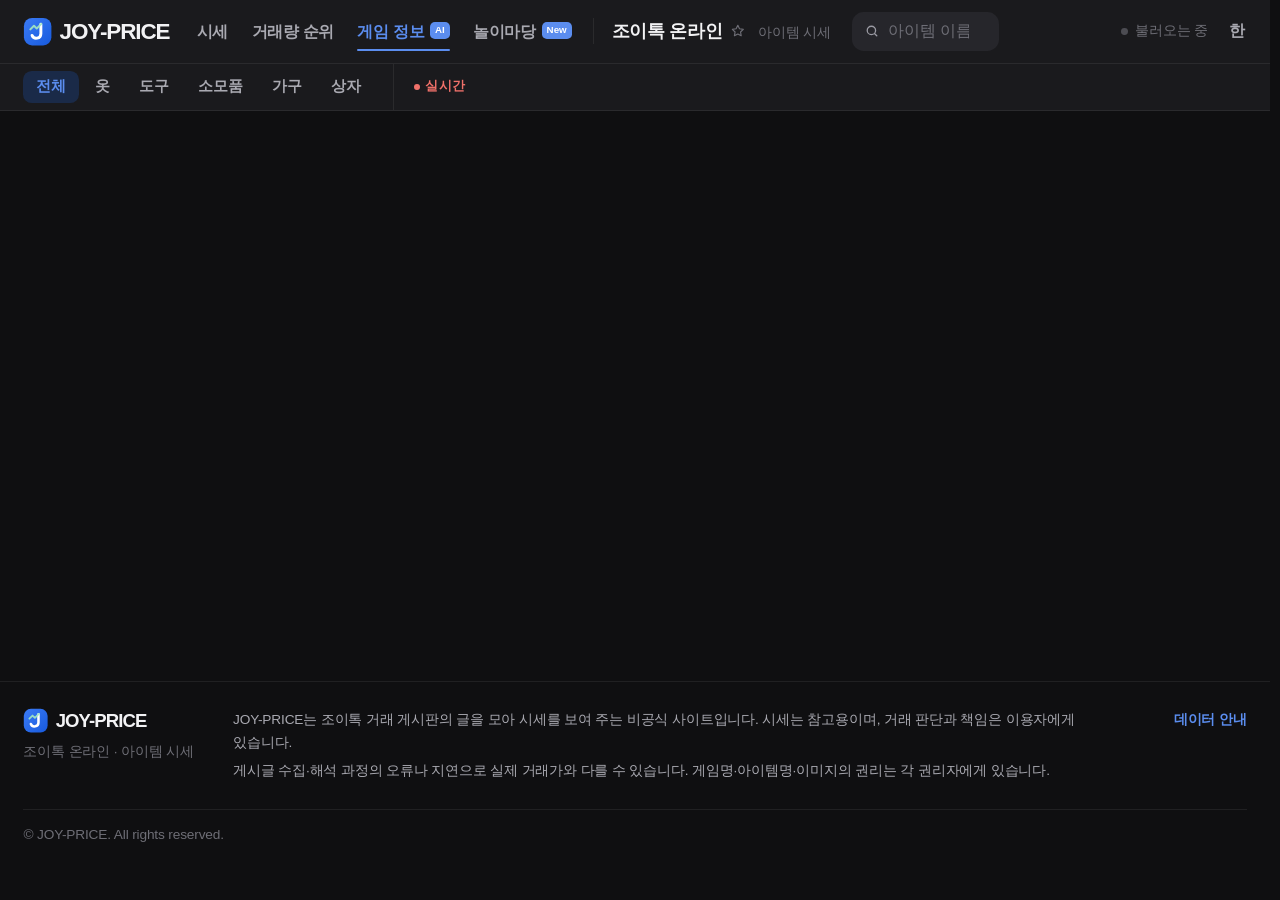
==== commit b3f6eb99: "Bypass CDN cache for live price data" ====
--- a/info/index.html
+++ b/info/index.html
@@ -8,10 +8,10 @@
 <meta name="description" content="조이톡 온라인 거래 가이드와 인기 아이템.">
 <link rel="icon" href="/favicon.svg" type="image/svg+xml">
 <script>(function(){var r=document.documentElement;try{var t=localStorage.getItem('joyprice-theme');r.setAttribute('data-theme',t==='light'?'light':'dark');var f=Number(localStorage.getItem('joyprice-font'));var p=[85,100,115].indexOf(f)>=0?f:100;r.style.zoom=String(p*9775/1e6);}catch(e){}})();</script>
-  <script type="module" crossorigin src="/assets/info-DF-6x_WN.js"></script>
-  <link rel="modulepreload" crossorigin href="/assets/shell-BmlOZqkw.js">
-  <link rel="modulepreload" crossorigin href="/assets/guides-DF9_39mL.js">
-  <link rel="stylesheet" crossorigin href="/assets/shell-LFFnPl93.css">
+  <script type="module" crossorigin src="/assets/info-Cq5PscVN.js"></script>
+  <link rel="modulepreload" crossorigin href="/assets/shell-DjOX-XHt.js">
+  <link rel="modulepreload" crossorigin href="/assets/guides-_3MwKw5_.js">
+  <link rel="stylesheet" crossorigin href="/assets/shell-D5l5lkWN.css">
 </head>
 <body>
 <div id="app"></div>
--- a/assets/shell-D5l5lkWN.css
+++ b/assets/shell-D5l5lkWN.css
@@ -0,0 +1 @@
+:root{--bg: #0F0F11;--card: #1A1A1D;--field: #26262B;--field2: #303036;--line: rgba(255,255,255,.11);--line2: rgba(255,255,255,.07);--text: #F2F2F4;--text2: #A9A9B1;--text3: #6E6E76;--blue: #5B8DEF;--blue-h: #7AA3F5;--blue-bg: #1A2A48;--blue-bg2: #22365C;--err: #F0716A;--err-bg: #3A1F1E;--ok: #4FC98B;--ok-bg: #16302A;--warn: #E0A64C;--warn-bg: #3A2E15;--up: #F0716A;--up-bg: #3A1F1E;--down: #5B8DEF;--down-bg: #1A2A48;--star: #F7BE3B;--sh: 0 1px 2px rgba(0,0,0,.4), 0 8px 24px rgba(0,0,0,.35);--sh-pop: 0 16px 48px rgba(0,0,0,.6);--hm-f: #2B2E35;--hm-u1: #55282A;--hm-u2: #963531;--hm-u3: #D2443B;--hm-d1: #1E3256;--hm-d2: #2B58AA;--hm-d3: #3D74DE;--hm-ink: #F2F2F4;--cover: #192b44;--r: 18px;--r2: 12px;--w: 1540px;color-scheme:dark}:root[data-theme=light]{--bg: #F5F5F7;--card: #FFFFFF;--field: #F2F2F5;--field2: #E9E9EE;--line: rgba(0,0,0,.09);--line2: rgba(0,0,0,.055);--text: #1D1D1F;--text2: #5F5F66;--text3: #9A9AA3;--blue: #175ADE;--blue-h: #1250C5;--blue-bg: #ECF2FE;--blue-bg2: #DCE7FC;--err: #D0342C;--err-bg: #FCEDEC;--ok: #1E8E5A;--ok-bg: #E8F5EE;--warn: #B26A00;--warn-bg: #FBF1E2;--up: #D0342C;--up-bg: #FCEDEC;--down: #175ADE;--down-bg: #ECF2FE;--star: #F5A800;--sh: 0 1px 2px rgba(0,0,0,.03), 0 8px 24px rgba(0,0,0,.05);--sh-pop: 0 12px 40px rgba(0,0,0,.14), 0 2px 6px rgba(0,0,0,.06);--hm-f: #E6E8EC;--hm-u1: #F5CDCA;--hm-u2: #E57C74;--hm-u3: #D0342C;--hm-d1: #CCDAF8;--hm-d2: #6A93E8;--hm-d3: #175ADE;--hm-ink: #1D1D1F;color-scheme:light}*{box-sizing:border-box}html{scrollbar-width:thin;scrollbar-color:var(--line) transparent;scrollbar-gutter:stable;overflow-x:hidden}::-webkit-scrollbar{width:8px;height:8px}::-webkit-scrollbar-thumb{background:var(--line);border-radius:100px}body{margin:0;background:var(--bg);color:var(--text);font-family:Pretendard,-apple-system,BlinkMacSystemFont,Apple SD Gothic Neo,Malgun Gothic,sans-serif;font-size:16px;line-height:1.5;letter-spacing:-.01em;-webkit-font-smoothing:antialiased;text-rendering:optimizeLegibility;min-height:100vh;display:flex;flex-direction:column;overflow-x:hidden}button,input,select{font:inherit;color:inherit;letter-spacing:inherit}button{cursor:pointer;border:0;background:none;padding:0}a{color:inherit;text-decoration:none}b,strong{font-weight:600}[hidden]{display:none!important}.dim{color:var(--text3)}.up{color:var(--up)}.down{color:var(--down)}.flat{color:var(--text3)}.num{font-variant-numeric:tabular-nums}#app{flex:1;width:100%}header.top{position:sticky;top:0;z-index:50;background:var(--card);border-bottom:1px solid var(--line2);line-height:1.5}.top-in{max-width:var(--w);margin:0 auto;padding:8px 24px;min-height:64px;display:flex;align-items:center;gap:22px}.brand{display:flex;align-items:center;gap:7px;flex:none}.brand .logo-mark{width:30px;height:30px;display:block}.brand span{font-size:23px;font-weight:800;letter-spacing:-.05em;line-height:1;color:var(--text);padding-top:2px}.gnav{display:flex;align-items:center;align-self:stretch;gap:24px;flex:none;margin:0 0 0 6px;white-space:nowrap}.gnav a{position:relative;display:flex;align-items:center;gap:6px;min-height:44px;font-size:16px;font-weight:600;color:var(--text2);letter-spacing:-.02em}.gnav a:hover,.gnav a.on{color:var(--blue)}.gnav a.on:after{content:"";position:absolute;bottom:2px;left:0;right:0;height:2px;background:var(--blue);border-radius:2px}.nav-new{display:inline-flex;align-items:center;height:17px;padding:0 5px;border-radius:5px;background:var(--blue);color:#fff;font-size:10px;font-weight:700;line-height:1;letter-spacing:0;transform:translateY(-1px)}.cur{display:flex;align-items:baseline;gap:8px;min-width:0;flex:none;padding-left:18px;border-left:1px solid var(--line2)}.cur b{font-size:18px;font-weight:700;letter-spacing:-.015em;white-space:nowrap}.cur small{font-size:14px;color:var(--text3);white-space:nowrap}.fav-btn{flex:none;width:26px;height:26px;display:inline-flex;align-items:center;justify-content:center;border-radius:8px;color:var(--text3);align-self:center;margin-left:-6px}.fav-btn svg{width:16px;height:16px;fill:none}.fav-btn:hover{background:var(--field2);color:var(--text2)}.fav-btn.on{color:var(--star)}.fav-btn.on svg{fill:currentColor}.gsearch{position:relative;flex:1;max-width:320px;min-width:150px;margin-left:auto}.gsearch input,.picker-search input{width:100%;height:40px;padding:0 14px 0 36px;background:var(--field);border:1px solid transparent;border-radius:var(--r2);font-size:16px;outline:none;transition:box-shadow .15s,border-color .15s,background-color .15s}.gsearch input:focus,.picker-search input:focus{border-color:var(--blue);box-shadow:0 0 0 3px var(--blue-bg);background:var(--card)}.gsearch input::placeholder,.picker-search input::placeholder,.search input::placeholder{color:var(--text3)}.gsearch:before,.picker-search:before,.search:before{content:"";position:absolute;left:13px;top:13px;width:14px;height:14px;pointer-events:none;z-index:1;background:url("data:image/svg+xml;utf8,<svg xmlns='http://www.w3.org/2000/svg' viewBox='0 0 24 24' fill='none' stroke='%239A9AA3' stroke-width='2.2' stroke-linecap='round'><circle cx='11' cy='11' r='7'/><path d='M20 20l-3.5-3.5'/></svg>") no-repeat center/contain}.menu{position:absolute;left:0;top:48px;width:440px;max-width:calc(100vw - 48px);max-height:min(600px,70vh);overflow:auto;background:var(--card);border:1px solid var(--line2);border-radius:14px;box-shadow:var(--sh-pop);z-index:60;padding:8px}.menu .mh{padding:6px 6px 6px 10px;font-size:14px;color:var(--text3);font-weight:500;display:flex;justify-content:space-between;align-items:center}.menu .hint{font-size:13px}.mi{display:flex;align-items:center;gap:10px;padding:8px 10px;border-radius:9px;cursor:pointer}.mi:hover{background:var(--field)}.mi.on{background:var(--blue-bg)}.mi b{flex:1;min-width:0;font-size:16px;font-weight:500;white-space:nowrap;overflow:hidden;text-overflow:ellipsis}.mi.on b{color:var(--blue);font-weight:600}.mi small{font-size:14px;color:var(--text3);white-space:nowrap}.mi .p{font-size:15px;font-weight:600;white-space:nowrap;min-width:76px;text-align:right;font-variant-numeric:tabular-nums}.mi .chg{min-width:62px;text-align:right;font-size:14px}.top-act{display:flex;align-items:center;gap:10px;flex:none;margin-left:16px}.upd{font-size:14px;color:var(--text3);white-space:nowrap;font-variant-numeric:tabular-nums;display:inline-flex;align-items:center;justify-content:flex-end;gap:7px;margin-right:4px;min-width:176px}.upd i{width:7px;height:7px;border-radius:50%;background:var(--text3);opacity:.6}.upd i.live{background:var(--ok);opacity:1;box-shadow:0 0 0 3px var(--ok-bg);animation:pulse 2.4s ease-in-out infinite}.upd i.sample{background:var(--warn);opacity:1;box-shadow:0 0 0 3px var(--warn-bg)}@keyframes pulse{0%,to{box-shadow:0 0 0 3px var(--ok-bg)}50%{box-shadow:0 0 0 6px transparent}}.icon{width:32px;height:32px;border-radius:50%;display:inline-flex;align-items:center;justify-content:center;color:var(--text2);flex:none}.icon:hover{background:var(--field);color:var(--text)}.icon svg{width:17px;height:17px}.icon .sun{display:none}:root:not([data-theme=light]) .icon .sun{display:block}:root:not([data-theme=light]) .icon .moon{display:none}.fsz{position:relative;flex:none}.fsz>.icon{font-size:16px;font-weight:700;line-height:1}.fsz>.icon[aria-expanded=true]{background:var(--field);color:var(--text)}.fsz-pop{position:absolute;top:calc(100% + 8px);right:0;z-index:60;display:flex;flex-direction:column;gap:0;padding:6px;min-width:212px;background:var(--card);border:1px solid var(--line);border-radius:12px;box-shadow:var(--sh-pop)}.lp-list{display:flex;flex-direction:column;gap:2px}.lp-lang{height:44px;padding:0 10px;display:flex;align-items:center;justify-content:space-between;gap:12px;border-radius:8px;font-size:16px;font-weight:500;color:var(--text2)}.lp-lang:hover{background:var(--field);color:var(--text)}.lp-lang svg{width:16px;height:16px;color:var(--blue);visibility:hidden}.lp-lang.on{color:var(--text);font-weight:700}.lp-lang.on svg{visibility:visible}.lp-font{display:flex;align-items:center;justify-content:space-between;gap:8px;margin-top:6px;padding:6px 0 0 10px;border-top:1px solid var(--line2)}.lp-font>span{font-size:14px;color:var(--text3)}.lp-step{display:flex;align-items:center;gap:2px}.lp-step button{width:32px;height:32px;border-radius:8px;font-size:18px;font-weight:600;color:var(--text2)}.lp-step button:hover{background:var(--field);color:var(--text)}.lp-step b{min-width:54px;text-align:center;font-size:14px;font-weight:700}.game-switch{display:none;align-items:center;justify-content:center;gap:8px;flex:none;height:40px;padding:0 13px;border-radius:var(--r2);color:var(--text2);background:var(--field)}.game-switch svg{width:20px;height:20px}.game-switch>span{display:none}.sub-bar{border-top:1px solid var(--line2)}.sub-in{max-width:var(--w);margin:0 auto;padding:0 24px;height:48px;display:flex;align-items:center;gap:20px}.cats{display:flex;align-items:center;gap:4px;flex:none;overflow-x:auto;scrollbar-width:none}.cats::-webkit-scrollbar{display:none}.cats button{height:32px;padding:0 13px;border-radius:9px;font-size:15px;font-weight:600;color:var(--text2);white-space:nowrap;transition:background-color .12s,color .12s}.cats button:hover{background:var(--field);color:var(--text)}.cats button.on{background:var(--blue-bg);color:var(--blue)}.ticker{flex:1;min-width:0;display:flex;align-items:center;gap:12px;height:100%;padding-left:20px;border-left:1px solid var(--line2)}.tk-lbl{flex:none;display:inline-flex;align-items:center;gap:6px;font-size:13px;font-weight:700;color:var(--up);letter-spacing:.02em}.tk-lbl i{width:6px;height:6px;border-radius:50%;background:var(--up);animation:blink 1.4s ease-in-out infinite}@keyframes blink{50%{opacity:.25}}.tk-view{flex:1;min-width:0;overflow:hidden;-webkit-mask-image:linear-gradient(90deg,transparent,#000 4%,#000 96%,transparent);mask-image:linear-gradient(90deg,transparent,#000 4%,#000 96%,transparent)}.tk-track{display:flex;width:max-content;animation:tick var(--tk-dur, 60s) linear infinite}.ticker:hover .tk-track{animation-play-state:paused}.tk-run{display:flex;flex:none}.tk{display:inline-flex;align-items:baseline;gap:7px;padding:0 18px;font-size:14px;white-space:nowrap;font-variant-numeric:tabular-nums;border-right:1px solid var(--line2)}.tk b{font-weight:600;color:var(--text)}.tk .p{color:var(--text2);font-weight:600}.tk:hover b{color:var(--blue)}.tk .chg{font-size:13px}@keyframes tick{to{transform:translate(-50%)}}.game-picker{width:min(420px,calc(100% - 28px));max-height:82dvh;margin:auto;padding:16px;border:1px solid var(--line2);border-radius:14px;background:var(--card);color:var(--text);box-shadow:var(--sh-pop);overflow:hidden}.game-picker[open]{display:flex;flex-direction:column;gap:12px}.game-picker::backdrop{background:#0f172a73}.picker-hd{display:flex;align-items:center;justify-content:space-between}.picker-hd h2{margin:0;font-size:20px;font-weight:600}.picker-search{position:relative}.picker-search input{height:46px}.picker-search:before{top:16px}.picker-list{overflow:auto;min-height:0;padding:3px}.game-choice{display:flex;align-items:center;gap:12px;padding:10px 12px;border-radius:10px}.game-choice:hover{background:var(--field)}.game-choice.on{background:var(--blue-bg)}.game-choice .no{width:28px;height:24px;border-radius:6px;background:var(--field);color:var(--text2);display:inline-flex;align-items:center;justify-content:center;font-size:14px;font-weight:600;flex:none}.game-choice b{flex:1;font-weight:500;white-space:nowrap;overflow:hidden;text-overflow:ellipsis}.game-choice.on b,.game-choice.on small{color:var(--blue)}.game-choice small{font-size:14px;color:var(--text3);white-space:nowrap}.wrap{max-width:var(--w);margin:0 auto;padding:18px 24px 40px}.card{background:var(--card);border:1px solid var(--line2);border-radius:var(--r);box-shadow:var(--sh);display:flex;flex-direction:column;min-width:0}.card-hd{display:flex;align-items:center;justify-content:space-between;gap:12px;padding:20px 20px 16px;min-height:64px}.card-hd h2{font-size:18px;line-height:1.4;font-weight:600;margin:0;letter-spacing:-.012em;white-space:nowrap}.card-hd h2 small{font-size:14px;color:var(--text3);font-weight:500;margin-left:8px}.card-hd .more{font-size:15px;font-weight:600;color:var(--blue);display:inline-flex;align-items:center;gap:4px;white-space:nowrap}.card-hd .more svg{width:14px;height:14px}.card-bd{padding:0 10px 10px;flex:1;min-height:0}.empty{padding:34px 20px;text-align:center;color:var(--text3);font-size:16px}.page-hd{padding:6px 2px 14px}.page-hd h1{font-size:28px;line-height:1.4;font-weight:700;margin:0;letter-spacing:-.02em;display:flex;align-items:baseline;gap:10px;flex-wrap:wrap}.page-hd h1 small{font-size:14px;font-weight:500;color:var(--text3)}.page-hd p{margin:2px 0 0;color:var(--text2);font-size:16px}.chg{font-weight:600;font-variant-numeric:tabular-nums;white-space:nowrap}.chg svg{width:9px;height:9px;margin-right:3px;vertical-align:1px}.seg{display:inline-flex;background:var(--field);padding:3px;border-radius:10px;gap:2px}.seg button{padding:0 12px;height:40px;border-radius:8px;font-size:16px;font-weight:500;color:var(--text2);white-space:nowrap;transition:background-color .15s,color .15s}.seg button.on{background:var(--card);color:var(--text);box-shadow:0 1px 3px #0000001a;font-weight:600}.seg.sm{padding:2px}.seg.sm button{padding:0 9px;height:32px;font-size:14px}.search{position:relative;flex:1;min-width:140px;max-width:300px}.search:before{left:14px;top:50%;width:15px;height:15px;transform:translateY(-50%)}.search input{width:100%;height:46px;padding:0 14px 0 38px;background:var(--field);border:1px solid transparent;border-radius:10px;font-size:16px;outline:none}.search input:focus{border-color:var(--blue);box-shadow:0 0 0 3px var(--blue-bg);background:var(--card)}.btn{display:inline-flex;align-items:center;justify-content:center;gap:7px;height:44px;padding:0 20px;border-radius:12px;background:var(--blue);color:#fff;font-size:16px;font-weight:600;white-space:nowrap}.btn:hover{background:var(--blue-h)}.btn svg{width:15px;height:15px}.tag{display:inline-flex;align-items:center;height:24px;padding:0 7px;border-radius:6px;background:var(--field);color:var(--text2);font-size:14px;font-weight:600;white-space:nowrap}.badge{display:inline-flex;align-items:center;justify-content:center;min-width:26px;height:24px;padding:0 6px;border-radius:6px;font-size:13px;font-weight:700;letter-spacing:0;flex:none}.badge.SELL{background:var(--up-bg);color:var(--up)}.badge.BUY{background:var(--down-bg);color:var(--down)}.badge.DONE{background:var(--ok-bg);color:var(--ok)}.ic{width:30px;height:30px;border-radius:8px;flex:none;display:inline-flex;overflow:hidden;background:var(--field)}.ic svg,.ic img,.ic i{width:100%;height:100%;display:block;object-fit:contain}.ic i svg{width:100%;height:100%}.ic.sm{width:26px;height:26px;border-radius:7px}.ic.lg{width:44px;height:44px;border-radius:11px}.ic.xl{width:84px;height:84px;border-radius:20px;box-shadow:0 8px 24px #00000059}.fxb-game{position:relative;isolation:isolate;min-height:156px;overflow:hidden;border:1px solid #4a302c;border-radius:16px;background:#150d0c;margin-bottom:18px;display:block}.fxb-art{position:absolute;top:0;bottom:0;right:120px;width:60%;max-width:900px;z-index:-2;pointer-events:none;-webkit-mask-image:linear-gradient(90deg,transparent,#000 18%,#000 88%,transparent);mask-image:linear-gradient(90deg,transparent,#000 18%,#000 88%,transparent);background:radial-gradient(ellipse 14% 40% at 18% 70%,rgba(255,170,90,.55),transparent 70%),radial-gradient(ellipse 10% 30% at 34% 62%,rgba(255,214,140,.5),transparent 70%),radial-gradient(ellipse 18% 55% at 52% 75%,rgba(255,120,80,.45),transparent 70%),radial-gradient(ellipse 12% 38% at 70% 64%,rgba(255,196,120,.5),transparent 70%),radial-gradient(ellipse 16% 48% at 86% 72%,rgba(232,110,80,.45),transparent 70%),radial-gradient(circle at 60% 20%,rgba(255,240,200,.18),transparent 40%),linear-gradient(180deg,#3a2520,#1f1412)}.fxb-art:before{content:"";position:absolute;top:0;right:0;bottom:0;left:0;background:repeating-linear-gradient(100deg,transparent 0 46px,rgba(0,0,0,.25) 46px 50px);opacity:.5}.fxb-game:after{content:"";position:absolute;top:0;right:0;bottom:0;left:0;z-index:-1;pointer-events:none;background:linear-gradient(90deg,#150d0c,#150d0cf0 20%,#150d0c30 53%,#150d0c00 70%,#150d0ced 93%,#150d0c)}.fxb-home{position:absolute;top:0;right:0;bottom:0;left:0;display:flex;align-items:center;padding:24px 225px 24px 28px;color:#fff;z-index:1}.fxb-copy{min-width:0;max-width:58%}.fxb-copy>small{display:block;color:#e3b4a6;font-size:14px;font-weight:600;letter-spacing:.5px;margin-bottom:6px}.fxb-copy h2{font-size:22px;font-weight:700;letter-spacing:-.6px;line-height:1.35;color:#fff;margin:0;word-break:keep-all}.fxb-copy p{margin:6px 0 0;font-size:14px;line-height:1.6;color:#d0dced;word-break:keep-all}.fxb-action{position:absolute;right:26px;top:50%;transform:translateY(-50%);z-index:2;display:inline-flex;align-items:center;gap:20px;min-height:46px;padding:10px 17px;border:1px solid rgba(255,255,255,.26);border-radius:10px;background:#111a2dcc;color:#f3f7ff;font-size:16px;font-weight:650;white-space:nowrap}.fxb-action:hover{background:#253957;border-color:#9ebae6}.fxb-action svg{width:16px;height:16px}.top6 .card-bd{padding:0 16px 16px}.t6{display:grid;grid-template-columns:repeat(6,minmax(0,1fr));gap:12px}.t6 a{position:relative;display:flex;flex-direction:column;gap:6px;padding:14px 14px 12px;border-radius:14px;background:var(--field);border:1px solid transparent;min-width:0;transition:border-color .15s,background-color .15s}.t6 a:hover{border-color:var(--blue);background:var(--blue-bg)}.t6 .hd{display:flex;align-items:center;gap:9px;min-width:0}.t6 .no{position:absolute;top:10px;right:12px;font-size:13px;font-weight:700;color:var(--text3)}.t6 .nm{min-width:0}.t6 .nm b{display:block;font-size:15px;font-weight:600;white-space:nowrap;overflow:hidden;text-overflow:ellipsis;padding-right:18px}.t6 .nm small{display:block;font-size:13px;color:var(--text3)}.t6 .pr{font-size:20px;font-weight:700;letter-spacing:-.02em;font-variant-numeric:tabular-nums;margin-top:4px;white-space:nowrap;overflow:hidden;text-overflow:ellipsis}.t6 .ft{display:flex;align-items:center;justify-content:space-between;gap:6px;font-size:13px;color:var(--text3)}.t6 .ft .chg{font-size:14px}.spark{width:100%;height:34px;display:block}.grid2{display:grid;grid-template-columns:minmax(0,1fr) 480px;gap:16px;margin-top:16px;align-items:stretch}.side{display:flex;flex-direction:column;gap:16px;min-width:0}.list-hd,.li{display:grid;grid-template-columns:1fr 112px 80px 104px 104px 64px;gap:8px}.list-hd{padding:0 30px 6px 12px;font-size:14px;color:var(--text3);font-weight:500}.list-hd span:not(:first-child){text-align:right}.li{position:relative;align-items:center;padding:9px 30px 9px 12px;border-radius:10px;font-size:16px;font-variant-numeric:tabular-nums;border-top:1px solid var(--line2);cursor:pointer}.list-hd+.li{border-top:0}.li:hover{background:var(--field)}.li:hover .n b{color:var(--blue)}.li .n{min-width:0;display:flex;align-items:center;gap:10px}.li .nm{min-width:0}.li .n b{display:block;font-weight:500;white-space:nowrap;overflow:hidden;text-overflow:ellipsis}.li .n small{display:block;font-size:13px;color:var(--text3);white-space:nowrap;overflow:hidden;text-overflow:ellipsis}.li .r{text-align:right;white-space:nowrap}.li .r b{font-weight:600}.li .r.cnt{color:var(--blue);font-weight:600}.li>.chev{position:absolute;right:8px;top:50%;width:15px;height:15px;margin-top:-7.5px;color:var(--text3)}.pager{display:flex;align-items:center;justify-content:center;gap:3px;padding:16px 10px 6px}.pager button{min-width:40px;height:40px;padding:0 8px;border-radius:9px;color:var(--text2);font-size:16px;font-weight:600;display:inline-flex;align-items:center;justify-content:center}.pager button:hover:not(:disabled):not(.on){background:var(--field);color:var(--text)}.pager button.on{background:var(--blue);color:#fff}.pager button:disabled{color:var(--text3);opacity:.45;cursor:default}.pager .chev{width:15px;height:15px}.mv{display:grid;grid-template-columns:24px minmax(0,1fr) auto 78px;align-items:center;gap:10px;padding:9px 10px;border-radius:10px;border-top:1px solid var(--line2);font-variant-numeric:tabular-nums}.mv:first-child{border-top:0}.mv:hover{background:var(--field)}.mv .no{font-size:14px;font-weight:700;color:var(--text3);text-align:center}.mv .n{display:flex;align-items:center;gap:9px;min-width:0}.mv .n b{font-weight:500;white-space:nowrap;overflow:hidden;text-overflow:ellipsis}.mv .p{font-weight:600;white-space:nowrap;text-align:right}.mv .c{text-align:right}.mv .c .chg{display:inline-block;padding:3px 7px;border-radius:7px;font-size:14px}.mv .c .chg.up{background:var(--up-bg)}.mv .c .chg.down{background:var(--down-bg)}.feed .card-bd{overflow:auto;max-height:640px}.fd{display:grid;grid-template-columns:auto minmax(0,1fr) auto;gap:4px 10px;align-items:center;padding:10px;border-radius:10px;border-top:1px solid var(--line2)}.fd:first-child{border-top:0}.fd:hover{background:var(--field)}.fd .badge{grid-row:1 / span 2;align-self:start;margin-top:1px}.fd .tt{min-width:0;font-size:15px;font-weight:500;white-space:nowrap;overflow:hidden;text-overflow:ellipsis}.fd .pr{font-weight:600;font-size:15px;white-space:nowrap;text-align:right;font-variant-numeric:tabular-nums;padding-right:2px}.fd .pr small{font-size:12px;font-weight:500;margin-left:1px}.fd .mt{grid-column:2 / -1;display:flex;gap:8px;font-size:13px;color:var(--text3);min-width:0;white-space:nowrap}.fd .mt a{color:var(--blue);font-weight:600}.fd .mt a:hover{text-decoration:underline}.fd.new{animation:flash 1.6s ease-out}@keyframes flash{0%{background:var(--blue-bg)}}.crumb{display:flex;align-items:center;justify-content:space-between;gap:16px;padding:0 2px 10px;flex-wrap:wrap}.crumb nav{display:flex;align-items:baseline;gap:6px;flex-wrap:wrap;min-width:0;font-size:14px;color:var(--text2)}.crumb nav a:hover{color:var(--blue)}.crumb nav .sep{color:var(--text3)}.crumb nav b{font-size:18px;font-weight:700;color:var(--text)}.crumb nav small{color:var(--text3);font-size:14px;margin-left:6px}.crumb .search{max-width:294px}.crumb .search input{background:var(--card);border-color:var(--line2)}.crumb .search .menu{top:52px;right:0;left:auto;width:360px}.ia{display:grid;grid-template-columns:280px minmax(0,1fr);gap:22px;align-items:stretch}.ia-left{overflow:hidden}.ia-cover{min-height:264px;background:var(--cover);color:#fff;padding:22px;display:flex;flex-direction:column}.ia-cover-top{display:flex;align-items:center;justify-content:space-between;gap:9px;color:#a4b8d3;font-size:14px}.ia-cover-tag{border:1px solid #536984;border-radius:5px;padding:3px 7px;color:#dce8fa;flex:none}.ia-cover .art{flex:1;display:flex;align-items:center;justify-content:center;padding:18px 0}.ia-cover h1{font-size:26px;line-height:1.35;letter-spacing:-.6px;font-weight:700;margin:0}.ia-cover p.al{font-size:14px;margin:6px 0 0;color:#a4b8d3}.ia-info{padding:20px 22px 22px}.ia-info h2{font-size:18px;font-weight:600;margin:0 0 8px}.ia-info dl{margin:0}.ia-info .row{display:flex;justify-content:space-between;gap:12px;padding:11px 0;border-bottom:1px solid var(--line2);font-size:15px}.ia-info dt{color:var(--text3)}.ia-info dd{margin:0;text-align:right;font-weight:500}.ia-info .brief{margin:14px 0 0;font-size:14px;line-height:1.7;color:var(--text2);word-break:keep-all}.ia-main{overflow:hidden}.ia-tools{display:flex;align-items:center;justify-content:space-between;gap:12px;padding:18px 24px;border-bottom:1px solid var(--line2);flex-wrap:wrap}.ia-tools .lbl{font-size:14px;color:var(--text3);margin-right:10px}.ia-tools .grp{display:flex;align-items:center}.ia-tools .range{font-size:14px;color:var(--text3)}.ia-summary{padding:23px 24px 10px;display:flex;align-items:flex-end;justify-content:space-between;gap:20px;flex-wrap:wrap}.ia-price-label{display:flex;align-items:center;gap:8px;color:var(--text3);font-size:14px}.ia-price{display:flex;align-items:baseline;flex-wrap:wrap;gap:8px;margin-top:6px}.ia-price strong{font-size:44px;font-weight:750;line-height:1.15;letter-spacing:-1.2px;font-variant-numeric:tabular-nums}.ia-price>span{color:var(--text3);font-size:14px;white-space:nowrap}.ia-price .chg{font-size:16px}.ia-price-sub{font-size:14px;color:var(--text3);margin-top:6px}.ia-stats{display:grid;grid-template-columns:repeat(4,auto);gap:6px 28px;text-align:right}.ia-stats .k{font-size:14px;color:var(--text3)}.ia-stats b{display:block;font-size:17px;font-weight:650;font-variant-numeric:tabular-nums;white-space:nowrap;margin-top:4px}.ia-stats b.ask{color:var(--up)}.ia-stats b.bid{color:var(--down)}.chart-box{position:relative;height:330px;padding:4px 18px 0 14px}.chart-ft{display:flex;justify-content:space-between;align-items:center;gap:12px;padding:8px 24px 18px;font-size:14px;color:var(--text3);flex-wrap:wrap}.chart-ft .lg{display:flex;gap:14px;flex-wrap:wrap}.chart-ft .lg span{display:inline-flex;align-items:center;gap:6px}.chart-ft .lg i{width:10px;height:10px;border-radius:50%}.chart-ft .lg i.bar{border-radius:2px}.ia-split{display:grid;grid-template-columns:1fr 1fr;border-top:1px solid var(--line2)}.ia-split>section{padding:20px 24px 18px;min-width:0}.ia-split>section+section{border-left:1px solid var(--line2)}.sec-hd{display:flex;align-items:center;justify-content:space-between;gap:10px;margin-bottom:10px;flex-wrap:wrap}.sec-hd h3{margin:0;font-size:18px;font-weight:600}.sec-hd h3 small{font-size:14px;color:var(--text3);font-weight:500;margin-left:7px}.ob-hd,.ob{display:grid;grid-template-columns:minmax(0,1fr) 70px 92px;gap:8px;align-items:center}.ob-hd{font-size:14px;color:var(--text3);font-weight:500;padding:0 8px 8px;border-bottom:1px solid var(--line2)}.ob-hd span:not(:first-child){text-align:right}.ob{position:relative;padding:9px 8px;font-size:15px;font-variant-numeric:tabular-nums;border-bottom:1px solid var(--line2);isolation:isolate}.ob .bar{position:absolute;top:3px;bottom:3px;right:0;z-index:-1;border-radius:6px;opacity:.55}.sell .ob .bar{background:var(--up-bg)}.buy .ob .bar{background:var(--down-bg)}.ob .p{font-weight:650}.sell .ob .p{color:var(--up)}.buy .ob .p{color:var(--down)}.ob .q,.ob .a{text-align:right;color:var(--text2);white-space:nowrap;overflow:hidden;text-overflow:ellipsis}.ob .a{font-size:14px}.ob-best{font-size:14px;color:var(--text3)}.ob-best b{color:var(--text);margin-left:4px}.ia-trades{padding:20px 24px 18px;border-top:1px solid var(--line2)}.tr-hd,.trow{display:grid;grid-template-columns:52px minmax(0,1fr) 110px 100px 110px 92px;gap:10px;align-items:center}.tr-hd{font-size:14px;color:var(--text3);font-weight:500;padding:0 8px 8px;border-bottom:1px solid var(--line2)}.tr-hd span:nth-child(n+3){text-align:right}.trow{padding:10px 8px;border-bottom:1px solid var(--line2);font-size:15px;font-variant-numeric:tabular-nums}.trow:hover{background:var(--field)}.trow .t{min-width:0}.trow .t b{display:block;font-weight:500;white-space:nowrap;overflow:hidden;text-overflow:ellipsis}.trow .t small{display:block;font-size:13px;color:var(--text3);white-space:nowrap;overflow:hidden;text-overflow:ellipsis}.trow:hover .t b{color:var(--blue)}.trow .t b svg{width:12px;height:12px;margin-left:4px;vertical-align:-1px;color:var(--text3)}.trow .p{text-align:right;font-weight:650;white-space:nowrap}.trow .q,.trow .w,.trow .d{text-align:right;color:var(--text2);white-space:nowrap;overflow:hidden;text-overflow:ellipsis}.trow .d{font-size:14px}.more-btn{display:block;width:100%;height:44px;margin-top:12px;border-radius:10px;background:var(--field);color:var(--text2);font-weight:600}.more-btn:hover{background:var(--field2);color:var(--text)}.hm{margin-bottom:22px}.hm-lg{display:flex;align-items:center;gap:3px;font-size:14px;color:var(--text3);font-weight:500;white-space:nowrap}.hm-lg span{margin:0 4px}.hm-lg i{width:16px;height:10px;border-radius:3px}.hm-bd{padding:0 20px 20px}.hm-map{position:relative;height:380px}.hm-t{position:absolute;display:flex;flex-direction:column;padding:10px 12px;border-radius:8px;overflow:hidden;color:#fff;font-variant-numeric:tabular-nums;min-width:0;transition:filter .12s,box-shadow .12s}.hm-t:hover{filter:brightness(1.08);box-shadow:inset 0 0 0 2px #ffffff8c}.hm-t b{font-size:16px;font-weight:600;line-height:1.3;white-space:nowrap;overflow:hidden;text-overflow:ellipsis}.hm-t strong{display:block;font-size:19px;font-weight:700;line-height:1.2;margin-top:3px;white-space:nowrap}.hm-t em{font-style:normal;font-size:14px;font-weight:600;margin-top:3px;white-space:nowrap;opacity:.9}.hm-t .chg{color:inherit}.hm-t.l b{font-size:18px}.hm-t.l strong{font-size:27px;margin-top:4px}.hm-t.m{padding:7px 9px}.hm-t.m b{font-size:14px}.hm-t.m strong{font-size:16px;margin-top:2px}.hm-t.s{padding:5px 6px}.hm-t.s b{font-size:13px}.hm-t.s strong{font-size:13px;margin-top:0}.hm-t.s em{display:none}.hm-t.x{padding:0;border-radius:5px}.hm-t.x>*{display:none}.hm-t.f,.hm-lg .f{background:var(--hm-f)}.hm-t.u1,.hm-lg .u1{background:var(--hm-u1)}.hm-t.u2,.hm-lg .u2{background:var(--hm-u2)}.hm-t.u3,.hm-lg .u3{background:var(--hm-u3)}.hm-t.d1,.hm-lg .d1{background:var(--hm-d1)}.hm-t.d2,.hm-lg .d2{background:var(--hm-d2)}.hm-t.d3,.hm-lg .d3{background:var(--hm-d3)}.hm-t.f,.hm-t.u1,.hm-t.d1{color:var(--hm-ink)}.rk-hd,.rk{display:grid;grid-template-columns:44px minmax(0,1fr) 112px 120px 88px 110px 100px 88px;gap:8px;align-items:center;padding:0 12px}.rk-hd{padding-bottom:6px;font-size:14px;color:var(--text3);font-weight:500}.rk-hd span:nth-child(n+3){text-align:right}.rk{padding-top:10px;padding-bottom:10px;border-top:1px solid var(--line2);font-size:16px;font-variant-numeric:tabular-nums;transition:background-color .12s}.rk:hover{background:var(--field)}.rk .no{display:inline-flex;align-items:center;justify-content:center;width:44px;height:24px;border-radius:6px;background:var(--field);color:var(--text2);font-size:14px;font-weight:600}.rk .n{min-width:0;display:flex;align-items:center;gap:10px}.rk .n b{font-weight:500;white-space:nowrap;overflow:hidden;text-overflow:ellipsis}.rk .u{text-align:right;font-size:14px;color:var(--text3);white-space:nowrap}.rk .p{text-align:right;font-weight:600;white-space:nowrap}.rk .c,.rk .kc{text-align:right}.rk .s{text-align:right;color:var(--text2);white-space:nowrap}.rk .k{text-align:right;color:var(--blue);font-weight:600;white-space:nowrap}.rank-card .card-bd{padding:12px 10px 10px}.ihero-hd{display:flex;align-items:flex-end;justify-content:space-between;gap:16px;padding:6px 2px 14px}.ihero-hd h1{margin:0;font-size:22px;font-weight:700;letter-spacing:-.02em}.ihero-hd p{margin:4px 0 0;color:var(--text2);font-size:16px}.ihero-hd small{color:var(--text3);font-size:14px;white-space:nowrap}.ihero{display:grid;grid-template-columns:minmax(0,1.9fr) repeat(5,minmax(0,1fr));gap:10px;height:324px;margin-bottom:52px}.ih{position:relative;overflow:hidden;border-radius:14px;display:flex;flex-direction:column;justify-content:flex-end;padding:22px 16px;color:#fff;isolation:isolate;transition:transform .2s}.ih:hover{transform:translateY(-2px)}.ih:after{content:"";position:absolute;top:0;right:0;bottom:0;left:0;z-index:-1;background:linear-gradient(0deg,#000000b8,#0000 60%)}.ih .glyph{position:absolute;top:0;right:0;bottom:0;left:0;z-index:-2;display:flex;align-items:center;justify-content:center}.ih .glyph svg{width:46%;max-width:160px;opacity:.9;filter:drop-shadow(0 18px 30px rgba(0,0,0,.45))}.ih b{font-size:18px;font-weight:700;text-align:center;text-shadow:0 2px 8px rgba(0,0,0,.5)}.ih.big{padding:26px}.ih.big .glyph{justify-content:flex-end;padding-right:8%}.ih.big .glyph svg{width:34%}.ih.big small{color:#9fc0ff;font-size:14px;font-weight:600}.ih.big h2{margin:6px 0 0;font-size:30px;font-weight:800;letter-spacing:-.03em}.ih.big p{margin:8px 0 0;font-size:15px;color:#e4e9f2}.ih.big .ft{display:flex;justify-content:space-between;align-items:center;margin-top:18px;padding-top:14px;border-top:1px solid rgba(255,255,255,.25);font-size:14px}.ih.big .ft span:last-child{display:inline-flex;align-items:center;gap:8px;font-weight:600;font-size:15px}.ih.big .ft svg{width:15px;height:15px}.top10 .card-bd{padding:0 14px 14px}.t10{display:grid;grid-template-columns:repeat(5,minmax(0,1fr));gap:4px 20px}.t10 a{display:flex;align-items:center;gap:12px;padding:10px;border-radius:10px;min-width:0}.t10 a:hover{background:var(--field)}.t10 .no{width:26px;height:24px;border-radius:6px;background:var(--field);color:var(--text2);display:inline-flex;align-items:center;justify-content:center;font-size:14px;font-weight:600;flex:none}.t10 .nm{flex:1;min-width:0}.t10 .nm b{display:block;font-weight:600;white-space:nowrap;overflow:hidden;text-overflow:ellipsis}.t10 .nm small{display:block;font-size:14px;color:var(--text3)}.t10 .chev{width:15px;height:15px;color:var(--text3);flex:none}.grid-info{display:grid;grid-template-columns:minmax(0,1fr) 308px;gap:24px;margin-top:24px;align-items:start}.posts .card-bd{padding:0 20px 20px}.pgrid{display:grid;grid-template-columns:repeat(3,minmax(0,1fr));gap:24px 16px}.pc{display:flex;flex-direction:column;min-width:0}.pc .th{position:relative;aspect-ratio:16 / 9;border-radius:6px;overflow:hidden;display:flex;align-items:center;justify-content:center}.pc .th svg{width:30%;filter:drop-shadow(0 10px 20px rgba(0,0,0,.4))}.pc b{margin-top:10px;font-size:16px;font-weight:600;line-height:1.45;display:-webkit-box;-webkit-line-clamp:2;-webkit-box-orient:vertical;overflow:hidden}.pc p{margin:4px 0 0;font-size:15px;color:var(--text2);white-space:nowrap;overflow:hidden;text-overflow:ellipsis}.pc small{margin-top:4px;font-size:14px;color:var(--text3)}.pc:hover b{color:var(--blue)}.side-col{display:flex;flex-direction:column;gap:24px;min-width:0}.quick .card-bd{padding:0 20px 14px}.qk{display:flex;align-items:center;gap:14px;padding:16px 0;border-top:1px solid var(--line2)}.qk:first-child{border-top:0}.qk .ic{width:52px;height:52px;border-radius:10px}.qk div{flex:1;min-width:0}.qk b{display:block;font-weight:600}.qk small{display:block;font-size:14px;color:var(--text3);line-height:1.5}.qk .chev{width:15px;height:15px;color:var(--text3);flex:none}.qk:hover b{color:var(--blue)}.note-card{padding:30px 22px;gap:14px;align-items:center;text-align:center}.note-card .ic{width:64px;height:64px;border-radius:16px}.note-card em{font-style:normal;color:var(--blue);font-weight:600;font-size:14px}.note-card b{font-size:19px;font-weight:700;word-break:keep-all}.note-card p{margin:0;font-size:14px;color:var(--text2);word-break:keep-all}.play{display:grid;grid-template-columns:312px minmax(0,1fr);gap:18px;align-items:start;margin-bottom:24px}.tools .card-hd{padding-bottom:8px}.tools .card-bd{padding:0 8px 8px}.tl{display:flex;align-items:center;gap:12px;padding:13px 12px;border-radius:12px;width:100%;text-align:left}.tl:hover{background:var(--field)}.tl.on{background:var(--blue-bg)}.tl.on b{color:var(--blue)}.tl .ic{width:40px;height:40px;border-radius:10px}.tl b{display:block;font-weight:600}.tl small{display:block;font-size:14px;color:var(--text3)}.stage{overflow:hidden}.stage-hero{position:relative;height:336px;display:flex;align-items:flex-end;justify-content:space-between;padding:0 24px 26px;color:#fff;isolation:isolate;overflow:hidden}.stage-hero .glyph{position:absolute;top:0;right:0;bottom:0;left:0;z-index:-1;display:flex;align-items:center;justify-content:center}.stage-hero .glyph svg{width:220px;filter:drop-shadow(0 20px 40px rgba(0,0,0,.5))}.stage-hero:after{content:"";position:absolute;top:0;right:0;bottom:0;left:0;z-index:-1;background:linear-gradient(0deg,rgba(0,0,0,.6),transparent 55%)}.stage-hero h2{margin:0;font-size:30px;font-weight:800;letter-spacing:-.02em}.stage-hero a{font-weight:600;display:inline-flex;align-items:center;gap:8px;font-size:15px}.stage-hero a svg{width:15px;height:15px}.calc{display:flex;align-items:center;gap:14px;padding:16px 20px 16px 24px;border-bottom:1px solid var(--line2);flex-wrap:wrap}.calc label{font-size:14px;color:var(--text3)}.calc select,.calc input{height:44px;padding:0 12px;border-radius:10px;border:1px solid transparent;background:var(--field);font-size:16px;outline:none}.calc select:focus,.calc input:focus{border-color:var(--blue)}.calc input{width:110px;text-align:right}.calc .res{margin-left:auto;text-align:right}.calc .res small{display:block;font-size:13px;color:var(--text3)}.calc .res b{font-size:22px;font-weight:700;font-variant-numeric:tabular-nums}.tiles3{display:grid;grid-template-columns:repeat(3,minmax(0,1fr))}.tiles3 a{position:relative;padding:20px 20px 22px;min-width:0}.tiles3 a+a{border-left:1px solid var(--line2)}.tiles3 a:hover{background:var(--field)}.tiles3 .ic{width:64px;height:64px;border-radius:12px}.tiles3 .arr{position:absolute;top:20px;right:20px;width:16px;height:16px;color:var(--text3)}.tiles3 b{display:block;margin-top:22px;font-size:18px;font-weight:700}.tiles3 small{display:block;margin-top:18px;font-size:14px;color:var(--text3)}.gtabs{background:var(--card);border-bottom:1px solid var(--line2)}.gtabs{display:block}.gtabs-in{max-width:var(--w);margin:0 auto;padding:8px 24px;display:flex;align-items:center;gap:16px;min-height:64px}.gtabs .gname{display:flex;align-items:center;gap:9px;font-weight:600;padding-right:18px;border-right:1px solid var(--line2);white-space:nowrap}.gtabs .gname .logo-mark{width:26px;height:26px}.gtabs .gtab-list{display:flex;gap:4px;flex:1;overflow-x:auto;scrollbar-width:none}.gtabs .gtab-list a{height:46px;padding:0 22px;display:inline-flex;align-items:center;border-radius:10px;font-weight:600;white-space:nowrap}.gtabs .gtab-list a.on{background:var(--blue-bg);color:var(--blue)}.gtabs .gtab-list a:hover:not(.on){background:var(--field)}.gtabs .go{color:var(--blue);font-weight:600;display:inline-flex;align-items:center;gap:6px;white-space:nowrap}.gtabs .go svg{width:14px;height:14px}.ghero{position:relative;height:270px;border-radius:16px;overflow:hidden;padding:56px 40px;color:#fff;isolation:isolate;background:#101724;margin-bottom:24px;border:1px solid #344154}.ghero .fxb-art{right:0;width:75%;max-width:none}.ghero:after{content:"";position:absolute;top:0;right:0;bottom:0;left:0;z-index:-1;background:linear-gradient(90deg,#101724 15%,#10172499,#10172400 75%)}.ghero small{font-size:14px;font-weight:700;color:#e8a184;letter-spacing:2px}.ghero h1{margin:6px 0 0;font-size:36px;font-weight:800;letter-spacing:-.03em}.ghero p{margin:10px 0 0;font-size:15px;color:#dfe6f1}.ghero .meta{margin-top:20px;display:flex;gap:12px;font-size:14px;color:#dfe6f1}.ghero .meta span+span{padding-left:12px;border-left:1px solid rgba(255,255,255,.3)}.ggrid{display:grid;grid-template-columns:minmax(0,1fr) 306px;gap:24px;align-items:start}.gcol{display:flex;flex-direction:column;gap:24px;min-width:0}.gcol .card-bd{padding:0 24px 24px}.g2{display:grid;grid-template-columns:1fr 1fr;gap:20px}.g3{display:grid;grid-template-columns:repeat(3,minmax(0,1fr));gap:18px}.gp{border:1px solid var(--line2);border-radius:12px;overflow:hidden;display:flex;flex-direction:column}.gp .th{aspect-ratio:27 / 10;display:flex;align-items:center;justify-content:center}.gp .th svg{width:18%;filter:drop-shadow(0 10px 20px rgba(0,0,0,.4))}.gp .bd{padding:22px 20px 20px}.gp em{font-style:normal;font-size:14px;color:var(--blue);font-weight:500}.gp b{display:block;margin-top:10px;font-size:19px;font-weight:700}.gp p{margin:10px 0 0;font-size:14px;color:var(--text2);line-height:1.7}.gp small{display:block;margin-top:18px;font-size:14px;color:var(--text2)}.gp:hover b{color:var(--blue)}.gi{border:1px solid var(--line2);border-radius:12px;padding:20px 18px;display:flex;flex-direction:column}.gi .top{display:flex;gap:16px;align-items:flex-start;padding-bottom:18px;border-bottom:1px solid var(--line2)}.gi .ic{width:62px;height:62px;border-radius:10px}.gi .top small{display:block;font-size:14px;color:var(--text3)}.gi .top b{display:block;font-size:18px;font-weight:700;margin-top:4px}.gi .top span{display:block;font-size:14px;color:var(--text2);margin-top:4px}.gi .pr{margin-top:16px;font-size:16px;color:var(--text2);font-variant-numeric:tabular-nums}.gi:hover .top b{color:var(--blue)}.tip{border:1px solid var(--line2);border-radius:12px;overflow:hidden}.tip .th{height:180px;position:relative;display:flex;align-items:flex-end;padding:16px 18px;color:#fff;isolation:isolate}.tip .th:after{content:"";position:absolute;top:0;right:0;bottom:0;left:0;z-index:-1;background:linear-gradient(0deg,rgba(0,0,0,.6),transparent 70%)}.tip .th .glyph{position:absolute;top:0;right:0;bottom:0;left:0;z-index:-2;display:flex;align-items:center;justify-content:center}.tip .th .glyph svg{width:70px}.tip .th small{display:block;font-size:13px;opacity:.85}.tip .th b{display:block;font-size:18px;font-weight:700}.tip .bd{padding:16px 18px}.tip dl{margin:0;display:grid;grid-template-columns:110px 1fr;gap:10px 8px;font-size:14px}.tip dt{color:var(--text3)}.tip dd{margin:0;font-weight:600}.tip .ft{display:flex;justify-content:space-between;align-items:center;margin-top:16px;padding-top:14px;border-top:1px solid var(--line2);font-size:14px}.tip .ft span:first-child{color:var(--blue);border:1px solid var(--line);border-radius:4px;padding:2px 8px}.tip .ft span:last-child{color:var(--blue)}.sched{display:flex;gap:14px;align-items:flex-start}.sched .dt{width:52px;border-radius:8px;overflow:hidden;text-align:center;background:#1f2b44;color:#fff;flex:none}.sched .dt small{display:block;background:#2f4a7c;font-size:13px;padding:3px 0}.sched .dt b{display:block;font-size:24px;font-weight:700;padding:4px 0 0}.sched .dt span{display:block;font-size:12px;padding-bottom:6px;color:#b8c6e0}.sched em{font-style:normal;font-size:14px;color:var(--ok)}.sched b.t{display:block;margin-top:6px;font-weight:600}.sched small.d{display:block;color:var(--text3);font-size:14px;margin-top:4px}.plist .pl{display:block;padding:12px 0;border-top:1px solid var(--line2)}.plist .pl:first-child{border-top:0}.plist .pl b{display:block;font-weight:600}.plist .pl small{display:block;font-size:14px;color:var(--text3);font-variant-numeric:tabular-nums}.plist .pl:hover b{color:var(--blue)}.foot{max-width:var(--w);width:100%;flex:none;margin:0 auto;padding:26px 24px 34px;border-top:1px solid var(--line2);font-size:14px;line-height:1.7}.ft-in{display:flex;align-items:flex-start;gap:40px;flex-wrap:wrap}.ft-brand{flex:none}.ft-brand .brand{display:flex;align-items:center;gap:7px}.ft-brand .logo-mark{width:26px;height:26px;display:block}.ft-brand .brand span{font-size:19px;font-weight:800;letter-spacing:-.05em;line-height:1;padding-top:2px}.ft-brand small{display:block;margin-top:7px;font-size:14px;color:var(--text3)}.ft-txt{flex:1;min-width:260px}.ft-txt p{margin:0 0 5px;font-size:14px;color:var(--text2);line-height:1.7;word-break:keep-all}.ft-side{flex:none;margin-left:auto}.ft-link{font-size:14px;font-weight:600;color:var(--blue)}.ft-link:hover{text-decoration:underline}.ft-bar{display:flex;justify-content:space-between;gap:16px;margin-top:22px;padding-top:14px;border-top:1px solid var(--line2);font-size:14px;color:var(--text3)}.toast{position:fixed;left:50%;bottom:32px;transform:translate(-50%,10px);background:var(--text);color:var(--bg);padding:11px 20px;border-radius:100px;font-size:16px;font-weight:600;box-shadow:0 12px 32px #0000003d;opacity:0;visibility:hidden;pointer-events:none;transition:opacity .18s,transform .18s,visibility .18s;z-index:200}.toast.show{opacity:1;visibility:visible;transform:translate(-50%)}@media(max-width:1180px){.upd{min-width:0}.upd .t{display:none}.grid2{grid-template-columns:1fr}.t6{grid-template-columns:repeat(3,minmax(0,1fr))}.rk-hd,.rk{grid-template-columns:40px minmax(0,1fr) 104px 108px 82px 92px 82px}.rk-hd span:nth-child(6),.rk .s{display:none}.ia{grid-template-columns:250px minmax(0,1fr);gap:16px}.ia-stats{grid-template-columns:repeat(2,auto)}.grid-info,.ggrid{grid-template-columns:minmax(0,1fr) 280px}.g3{grid-template-columns:repeat(2,minmax(0,1fr))}}@media(max-width:1100px){.top-in{gap:16px}.top-in>.gsearch{min-width:120px;max-width:220px}.gnav{gap:18px}}@media(max-width:960px){header.top .top-in{display:grid;grid-template-columns:minmax(0,1fr) auto auto;grid-template-rows:40px;grid-auto-rows:auto;gap:0 10px;min-height:0;padding:6px 14px 0}.top-in>.brand{grid-column:1;grid-row:1}.top-in>.top-act{grid-column:3;grid-row:1;margin:0}.top-in>.gnav{grid-column:1 / -1;grid-row:2;gap:24px;margin:0}.gnav a.on:after{bottom:0}.top-in>.gsearch{display:none}.top-in>.game-switch{display:inline-flex;grid-column:2;grid-row:1;align-self:center;width:34px;height:34px;padding:7px;background:none;color:var(--text2)}.top-in>.cur{grid-column:1 / -1;grid-row:3;border:0;padding:8px 0 10px}.upd{margin-right:2px}.sub-in{padding:0 14px;gap:14px}.ia{grid-template-columns:220px minmax(0,1fr);gap:14px}.ia-cover h1{font-size:22px}.ia-price strong{font-size:38px}.ia-split{grid-template-columns:1fr}.ia-split>section+section{border-left:0;border-top:1px solid var(--line2)}.fxb-art{right:90px;width:72%}.fxb-home{padding-right:190px;padding-left:24px}.fxb-copy{max-width:80%}.fxb-action{right:20px;gap:12px;padding:10px 14px}.play{grid-template-columns:1fr}.gtabs .gname{display:none}}@media(max-width:860px){.top-in,.sub-in{padding-left:14px;padding-right:14px}.cur b{font-size:17px}.wrap{padding:12px 14px 30px}.brand span{font-size:20px}.brand .logo-mark{width:26px;height:26px}.sub-in{height:auto;flex-direction:column;align-items:stretch;gap:0}.cats{padding:8px 0}.ticker{border-left:0;border-top:1px solid var(--line2);padding:0;height:40px}.ia{grid-template-columns:minmax(0,1fr)}.ia-cover{min-height:0;display:grid;grid-template-columns:65px minmax(0,1fr);gap:0 15px;padding:18px 20px;align-items:center}.ia-cover .art{grid-column:1;grid-row:1 / span 3;padding:0}.ia-cover .ic.xl{width:62px;height:62px;border-radius:14px}.ia-cover-top,.ia-cover h1,.ia-cover p.al{grid-column:2}.ia-info{padding:16px 20px}.grid-info,.ggrid{grid-template-columns:1fr}}@media(max-width:600px){.fxb-game{min-height:178px;border-radius:13px;margin-bottom:14px}.fxb-art{width:100%;right:0;max-width:none;-webkit-mask-image:none;mask-image:none}.fxb-game:after{background:linear-gradient(90deg,#0b1224e8,#0b1224a1 42%,#0b122421),linear-gradient(0deg,rgba(11,18,36,.91),transparent 72%)}.fxb-home{align-items:flex-start;padding:22px 20px}.fxb-copy{max-width:90%}.fxb-copy h2{font-size:20px;text-shadow:0 2px 8px rgba(0,0,0,.4)}.fxb-copy p{max-width:230px}.fxb-action{top:auto;bottom:15px;right:16px;transform:none;min-height:44px;padding:9px 12px;font-size:14px;gap:12px;background:#10192cde}.page-hd h1{font-size:25px}.t6{display:flex;gap:8px;overflow-x:auto;scroll-snap-type:x mandatory;scrollbar-width:none;margin:0 -16px;padding:0 16px}.t6::-webkit-scrollbar{display:none}.t6 a{padding:12px;flex:0 0 calc(50% - 4px);scroll-snap-align:start}.top6 .card-hd h2 small{display:none}.fd:nth-child(n+7){display:none}.feed .card-bd{max-height:none}.t6 .pr{font-size:18px}.card-hd{flex-wrap:wrap}#itemCard .card-hd h2 small{display:block;margin:4px 0 0}#itemCard .search{max-width:none;flex-basis:100%}.list-hd,.li{grid-template-columns:minmax(0,1fr) 84px 72px 50px;gap:6px}.list-hd span:nth-child(4),.list-hd span:nth-child(5),.li .r.a,.li .r.b{display:none}.li{padding-right:10px;font-size:15px}.list-hd{padding-right:10px}.li>.chev{display:none}.li .n{gap:8px}.li .n b{font-size:14px}.pager{gap:2px;padding:14px 4px 4px}.pager button{min-width:33px;padding:0 4px}.mv{grid-template-columns:20px minmax(0,1fr) auto 72px;gap:8px}.rk-hd,.rk{grid-template-columns:28px minmax(0,1fr) 76px 64px;gap:6px;padding-left:8px;padding-right:8px}.rk-hd span:nth-child(3),.rk-hd span:nth-child(5),.rk-hd span:nth-child(8),.rk .u,.rk .c,.rk .kc{display:none}.rk .no{width:28px}.rk .n .ic{display:none}.hm-bd{padding:0 14px 14px}.hm-map{height:340px}.hm-lg i{width:11px;height:9px}.crumb .search{max-width:none;flex-basis:100%}.crumb .search .menu{width:100%}.ia-tools{padding:14px 16px}.ia-summary{padding:18px 16px 8px}.ia-price strong{font-size:32px}.ia-stats{grid-template-columns:repeat(2,minmax(0,1fr));text-align:left;width:100%}.chart-box{height:260px;padding:0 6px 0 4px}.chart-ft{padding:8px 16px 16px}.ia-split>section,.ia-trades{padding:18px 16px}.tr-hd,.trow{grid-template-columns:40px minmax(0,1fr) 78px;gap:8px}.tr-hd span:nth-child(4),.tr-hd span:nth-child(5),.tr-hd span:nth-child(6),.trow .q,.trow .w,.trow .d{display:none}.ob-hd,.ob{grid-template-columns:minmax(0,1fr) 62px 72px}.ft-in{gap:18px}.ft-side{margin-left:0;flex-basis:100%}.ft-txt{min-width:0;flex-basis:100%}.ihero-hd{flex-direction:column;align-items:flex-start;gap:4px}.pgrid,.g2,.g3,.tiles3{grid-template-columns:1fr}.tiles3 a+a{border-left:0;border-top:1px solid var(--line2)}.stage-hero{height:240px}.stage-hero .glyph svg{width:150px}.calc .res{margin-left:0;width:100%;text-align:left}.ghero{height:auto;padding:32px 22px}.ghero h1{font-size:28px}.gtabs-in{padding:6px 14px;min-height:0}.gtabs .gtab-list a{padding:0 14px;height:40px}.gtabs .go{display:none}.gcol .card-bd{padding:0 16px 16px}}@media(max-width:480px){.top-in>.gnav{gap:0;justify-content:space-between}.gnav a{font-size:14px;gap:4px}.nav-new{height:16px;padding:0 4px;font-size:9px}.cats button{padding:0 10px;font-size:14px}}@media(max-width:400px){.list-hd,.li{grid-template-columns:minmax(0,1fr) 76px 66px 42px}.li{font-size:14px}}.promo{position:relative;display:flex;align-items:center;gap:30px;padding:36px 44px;min-height:168px;background:var(--card);border:1px solid var(--line);border-radius:var(--r);box-shadow:var(--sh);color:var(--text);transition:border-color .15s,box-shadow .15s}.promo:hover{border-color:var(--blue);box-shadow:0 0 0 3px var(--blue-bg),var(--sh)}.promo.ad-top{margin:2px 0 22px}.promo.ad-foot{margin:22px 0 0}.pm-tag{position:absolute;top:12px;right:14px;border:1px solid var(--line);color:var(--text3);padding:0 5px;border-radius:3px;font-size:14px;font-weight:500;line-height:1.5}.pm-logo{display:flex;align-items:center;gap:8px;flex:none;width:208px;height:40px;padding-right:30px;border-right:1px solid var(--line2);box-sizing:content-box}.pm-logo .logo-mark{width:40px;height:40px;flex:none}.pm-logo b{font-size:28px;font-weight:800;letter-spacing:-.05em;white-space:nowrap}.pm-txt{flex:1;min-width:0}.pm-txt em{display:block;font-style:normal;font-size:14px;font-weight:600;color:var(--blue);margin-bottom:7px}.pm-txt b{display:block;font-size:21px;font-weight:700;letter-spacing:-.02em;line-height:1.25;word-break:keep-all}.pm-txt small{display:block;font-size:14px;color:var(--text2);margin-top:7px;word-break:keep-all}.promo .btn{flex:none;height:46px;padding:0 24px}.promo.tall{flex-direction:column;justify-content:center;text-align:center;gap:16px;padding:40px 30px;min-height:320px}.promo.tall .pm-logo{padding:0;border:0;width:auto;height:50px}.promo.tall .pm-logo .logo-mark{width:50px;height:50px}.promo.tall .pm-logo b{font-size:34px}.promo.tall .pm-txt{flex:none}.promo.tall .pm-txt b{font-size:19px}.promo.tall .btn{margin-top:6px}.promo.compact{display:grid;grid-template-columns:auto minmax(0,1fr) auto;grid-template-areas:"logo tag btn" "txt txt btn";align-items:center;gap:8px;padding:16px 18px;min-height:0}.promo.compact .pm-logo{grid-area:logo;border:0;padding:0;width:auto;height:22px;gap:5px}.promo.compact .pm-logo .logo-mark{width:22px;height:22px}.promo.compact .pm-logo b{font-size:19px}.promo.compact .pm-tag{position:static;grid-area:tag;justify-self:start}.promo.compact .pm-txt{grid-area:txt}.promo.compact .pm-txt em,.promo.compact .pm-txt small{display:none}.promo.compact .pm-txt b{font-size:15px;line-height:1.35}.promo.compact .btn{grid-area:btn;width:38px;height:38px;padding:0;margin-left:6px;border-radius:50%;font-size:0;gap:0}.promo.compact .btn svg{width:17px;height:17px}@media(max-width:600px){.pm-pc{display:none!important}}@media(min-width:601px){.pm-mo{display:none!important}}@media(max-width:860px){.promo:not(.compact){flex-wrap:wrap;gap:14px 16px;padding:22px 20px;min-height:0}.promo:not(.compact):not(.tall) .pm-logo{border:0;padding:0;width:auto;height:32px}.promo:not(.compact):not(.tall) .pm-logo .logo-mark{width:32px;height:32px}.promo:not(.compact):not(.tall) .pm-logo b{font-size:24px}.promo:not(.compact):not(.tall) .pm-txt{flex-basis:100%}.promo:not(.compact) .pm-txt b{font-size:18px}.promo:not(.compact):not(.tall) .btn{margin-left:auto;height:44px}.promo.tall{min-height:0;padding:26px 18px}}.mprice{padding:0}.mprice .card-hd{padding:20px 20px 10px}.mprice .mp{display:flex;align-items:center;gap:12px;padding:12px 20px;border-top:1px solid var(--line2)}.mprice .mp:first-of-type{border-top:0}.mprice .mp .nm{flex:1;min-width:0}.mprice .mp .nm b{display:block;font-weight:600}.mprice .mp .nm small{display:block;font-size:14px;color:var(--text3)}.mprice .mp .pr{text-align:right;font-variant-numeric:tabular-nums}.mprice .mp .pr b{display:block;font-weight:600}.mprice .mp:hover .nm b{color:var(--blue)}.mprice-wrap{display:none}@media(max-width:960px){.mprice-wrap{display:block}}@media(max-width:1180px){.t6{display:flex;overflow-x:auto;scroll-snap-type:x mandatory;scrollbar-width:none}.t6::-webkit-scrollbar{display:none}.t6 a{flex:0 0 calc((100% - 24px) / 3);scroll-snap-align:start}.side{display:grid;grid-template-columns:1fr 1fr;align-items:start}.feed .card-bd{max-height:520px}}@media(max-width:960px){.ihero{grid-template-columns:minmax(0,2.4fr) repeat(5,minmax(0,1fr));height:290px;gap:6px;margin-bottom:40px}.ih{padding:16px 8px}.ih b{font-size:14px}.ih.big{padding:20px}.ih.big p{display:none}.t10{grid-template-columns:repeat(2,minmax(0,1fr));grid-template-rows:repeat(5,auto);grid-auto-flow:column}.pgrid{grid-template-columns:repeat(2,minmax(0,1fr))}.play-wrap .page-hd h1{font-size:24px}}@media(max-width:860px){.side-col .promo{order:-1}}@media(max-width:600px){.side{display:flex}.t6 a{flex:0 0 calc(50% - 4px)}.mv:nth-child(n+5),.fd:nth-child(n+5){display:none}.ihero{grid-template-columns:repeat(3,minmax(0,1fr));grid-template-rows:105px 105px 105px;height:auto;gap:6px;margin-bottom:24px}.ihero .ih.big{grid-column:1 / span 2;grid-row:1 / span 2;padding:16px}.ih.big h2{font-size:20px}.ih.big small{font-size:13px}.ih.big .ft{margin-top:10px;padding-top:10px}.ih.big .ft span:first-child{display:none}.ih .glyph svg{width:40%}.ih{padding:10px 6px;border-radius:10px}.ih b{font-size:13px}.t10{grid-template-columns:1fr;grid-template-rows:none;grid-auto-flow:row}.pgrid{grid-template-columns:1fr;gap:0}.pc{display:grid;grid-template-columns:76px minmax(0,1fr);grid-template-rows:auto auto;column-gap:14px;align-items:start;padding:14px 0}.pc .th{grid-row:1 / span 2;aspect-ratio:1;border-radius:6px}.pc .th svg{width:46%}.pc b{margin-top:0;font-size:15px}.pc p{display:none}.pc small{margin-top:4px;font-size:13px}.posts .card-hd h2 small{display:block;margin:4px 0 0}}@media(max-width:960px){.play-wrap .page-hd p{display:none}.tools{background:none;border:0;box-shadow:none}.tools .card-hd{display:none}.tools .card-bd{padding:0;display:grid;grid-template-columns:repeat(3,minmax(0,1fr));gap:8px}.tl{flex-direction:column;justify-content:center;gap:6px;padding:12px 8px;min-height:84px;background:var(--card);border:1px solid var(--line2);border-radius:12px;text-align:center}.tl.on{border-color:var(--blue);background:var(--blue-bg)}.tl small{display:none}.tl b{font-size:14px}.tl:last-child:nth-child(3n+2){grid-column:span 2}.stage-hero{height:86px;padding:0 14px 14px;align-items:flex-end}.stage-hero .glyph{justify-content:flex-end;padding-right:30%}.stage-hero .glyph svg{width:64px}.stage-hero h2{font-size:20px}.stage-hero .hero-sub{display:none}.tiles3{grid-template-columns:1fr}.tiles3 a+a{border-left:0;border-top:1px solid var(--line2)}.tiles3 a{display:grid;grid-template-columns:56px minmax(0,1fr) 16px;column-gap:14px;align-items:center;padding:10px 12px}.tiles3 .ic{width:56px;height:56px;grid-row:1 / span 2}.tiles3 .arr{position:static;grid-column:3;grid-row:1 / span 2}.tiles3 b{margin-top:0;font-size:16px;align-self:end}.tiles3 small{margin-top:2px;align-self:start}.top-in>.cur{display:none}.home-tweak{display:none}}@media(max-width:1180px){.mv:nth-child(n+6),.fd:nth-child(n+6){display:none}}@media(max-width:600px){.t6 .spark{display:none}.mv:nth-child(n+4),.fd:nth-child(n+4){display:none}}.side-tabs{display:none}@media(max-width:600px){.side{gap:10px}.side-tabs{display:flex;width:100%}.side-tabs button{flex:1}.side[data-tab=feed] #moverCard,.side[data-tab=mover] #feedCard{display:none}.mv:nth-child(n+4){display:grid}.mv:nth-child(n+6){display:none}}.wrap.play-wrap{padding-bottom:24px}.play-wrap .play{margin-bottom:0}.ghero{padding:38px 42px}@media(max-width:960px){.ih.big h2{font-size:24px}.ghero{padding:32px}}@media(max-width:860px){.wrap.play-wrap{padding-bottom:20px}}@media(max-width:600px){.ih.big h2{font-size:23px}.ghero{padding:23px}}@media(prefers-reduced-motion:reduce){.tk-track{animation-duration:240s}}.badge.ETC{background:var(--warn-bg);color:var(--warn)}.stall-dot{display:inline-flex;align-items:center;justify-content:center;height:17px;padding:0 4px;margin-right:4px;border-radius:4px;background:var(--ok-bg);color:var(--ok);font-size:11px;font-weight:700;vertical-align:1px}.ia-stalls,.ia-bcast{padding:20px 24px 18px;border-top:1px solid var(--line2)}.st-hd,.strow{display:grid;grid-template-columns:76px 124px minmax(0,1fr) 110px 88px;gap:10px;align-items:center}.st-hd{font-size:14px;color:var(--text3);font-weight:500;padding:0 8px 8px;border-bottom:1px solid var(--line2)}.st-hd span:nth-child(n+2){text-align:right}.strow{padding:10px 8px;border-bottom:1px solid var(--line2);font-size:15px;font-variant-numeric:tabular-nums}.strow:hover{background:var(--field)}.strow .p{text-align:right;font-weight:650;color:var(--up);white-space:nowrap}.strow .q,.strow .w,.strow .d{text-align:right;color:var(--text2);white-space:nowrap;overflow:hidden;text-overflow:ellipsis}.strow .d{font-size:14px}.town-badge{display:inline-flex;align-items:center;justify-content:center;height:23px;padding:0 7px;border-radius:6px;font-size:12px;font-weight:700;background:var(--field2);color:var(--text2)}.town-badge.쇼팽시티{background:var(--blue-bg);color:var(--blue)}.town-badge.루팡시티{background:var(--ok-bg);color:var(--ok)}.town-badge.남원{background:var(--warn-bg);color:var(--warn)}.bcrow{display:grid;grid-template-columns:32px minmax(0,1fr) 110px 96px 76px;gap:10px;align-items:center;padding:9px 8px;border-bottom:1px solid var(--line2);font-size:15px;font-variant-numeric:tabular-nums}.bcrow:hover{background:var(--field)}.bcrow .msg{min-width:0;white-space:nowrap;overflow:hidden;text-overflow:ellipsis;color:var(--text)}.bcrow .p{text-align:right;font-weight:650;white-space:nowrap}.bcrow .w,.bcrow .d{text-align:right;color:var(--text2);white-space:nowrap;overflow:hidden;text-overflow:ellipsis;font-size:14px}@media(max-width:600px){.ia-stalls,.ia-bcast{padding:18px 16px}.st-hd,.strow{grid-template-columns:68px 1fr 84px;gap:8px}.st-hd span:nth-child(3),.st-hd span:nth-child(5),.strow .q,.strow .d{display:none}.bcrow{grid-template-columns:28px minmax(0,1fr) 86px;gap:8px}.bcrow .w,.bcrow .d{display:none}}@font-face{font-family:Pretendard Variable;font-style:normal;font-display:swap;font-weight:45 920;src:url(/assets/PretendardVariable.subset.0-BHUkWNFR.woff2) format("woff2-variations");unicode-range:U+f9ca-fa0b,U+ff03-ff05,U+ff07,U+ff0a-ff0b,U+ff0d-ff19,U+ff1b,U+ff1d,U+ff20-ff5b,U+ff5d,U+ffe0-ffe3,U+ffe5-ffe6}@font-face{font-family:Pretendard Variable;font-style:normal;font-display:swap;font-weight:45 920;src:url(/assets/PretendardVariable.subset.1-C-__qv6_.woff2) format("woff2-variations");unicode-range:U+d723-d728,U+d72a-d733,U+d735-d748,U+d74a-d74f,U+d752-d753,U+d755-d757,U+d75a-d75f,U+d762-d764,U+d766-d768,U+d76a-d76b,U+d76d-d76f,U+d771-d787,U+d789-d78b,U+d78d-d78f,U+d791-d797,U+d79a,U+d79c,U+d79e-d7a3,U+f900-f909,U+f90b-f92e}@font-face{font-family:Pretendard Variable;font-style:normal;font-display:swap;font-weight:45 920;src:url(/assets/PretendardVariable.subset.2-dCZkyKLw.woff2) format("woff2-variations");unicode-range:U+d679-d68b,U+d68e-d69e,U+d6a0,U+d6a2-d6a7,U+d6a9-d6c3,U+d6c6-d6c7,U+d6c9-d6cb,U+d6cd-d6d3,U+d6d5-d6d6,U+d6d8-d6e3,U+d6e5-d6e7,U+d6e9-d6fb,U+d6fd-d717,U+d719-d71f,U+d721-d722}@font-face{font-family:Pretendard Variable;font-style:normal;font-display:swap;font-weight:45 920;src:url(/assets/PretendardVariable.subset.3-Dqw33sf4.woff2) format("woff2-variations");unicode-range:U+d5bc-d5c7,U+d5ca-d5cb,U+d5cd-d5cf,U+d5d1-d5d7,U+d5d9-d5da,U+d5dc,U+d5de-d5e3,U+d5e6-d5e7,U+d5e9-d5eb,U+d5ed-d5f6,U+d5f8,U+d5fa-d5ff,U+d602-d603,U+d605-d607,U+d609-d60f,U+d612-d613,U+d616-d61b,U+d61d-d637,U+d63a-d63b,U+d63d-d63f,U+d641-d647,U+d64a-d64c,U+d64e-d653,U+d656-d657,U+d659-d65b,U+d65d-d666,U+d668,U+d66a-d678}@font-face{font-family:Pretendard Variable;font-style:normal;font-display:swap;font-weight:45 920;src:url(/assets/PretendardVariable.subset.4-Bvh2YGoc.woff2) format("woff2-variations");unicode-range:U+d507,U+d509-d50b,U+d50d-d513,U+d515-d53b,U+d53e-d53f,U+d541-d543,U+d545-d54c,U+d54e,U+d550,U+d552-d557,U+d55a-d55b,U+d55d-d55f,U+d561-d564,U+d566-d567,U+d56a,U+d56c,U+d56e-d573,U+d576-d577,U+d579-d583,U+d585-d586,U+d58a-d5a4,U+d5a6-d5bb}@font-face{font-family:Pretendard Variable;font-style:normal;font-display:swap;font-weight:45 920;src:url(/assets/PretendardVariable.subset.5-K_MNGNCe.woff2) format("woff2-variations");unicode-range:U+d464-d477,U+d47a-d47b,U+d47d-d47f,U+d481-d487,U+d489-d48a,U+d48c,U+d48e-d4e7,U+d4e9-d503,U+d505-d506}@font-face{font-family:Pretendard Variable;font-style:normal;font-display:swap;font-weight:45 920;src:url(/assets/PretendardVariable.subset.6-Bxhohlcm.woff2) format("woff2-variations");unicode-range:U+d3bf-d3c7,U+d3ca-d3cf,U+d3d1-d3eb,U+d3ee-d3ef,U+d3f1-d3f3,U+d3f5-d3fb,U+d3fd-d400,U+d402-d45b,U+d45d-d463}@font-face{font-family:Pretendard Variable;font-style:normal;font-display:swap;font-weight:45 920;src:url(/assets/PretendardVariable.subset.7-E2HaA55t.woff2) format("woff2-variations");unicode-range:U+d2ff,U+d302-d304,U+d306-d30b,U+d30f,U+d311-d313,U+d315-d31b,U+d31e,U+d322-d324,U+d326-d327,U+d32a-d32b,U+d32d-d32f,U+d331-d337,U+d339-d33c,U+d33e-d37b,U+d37e-d37f,U+d381-d383,U+d385-d38b,U+d38e-d390,U+d392-d397,U+d39a-d39b,U+d39d-d39f,U+d3a1-d3a7,U+d3a9-d3aa,U+d3ac,U+d3ae-d3b3,U+d3b5-d3b7,U+d3b9-d3bb,U+d3bd-d3be}@font-face{font-family:Pretendard Variable;font-style:normal;font-display:swap;font-weight:45 920;src:url(/assets/PretendardVariable.subset.8-CRbJhhyA.woff2) format("woff2-variations");unicode-range:U+d257-d27f,U+d281-d29b,U+d29d-d29f,U+d2a1-d2ab,U+d2ad-d2b7,U+d2ba-d2bb,U+d2bd-d2bf,U+d2c1-d2c7,U+d2c9-d2ef,U+d2f2-d2f3,U+d2f5-d2f7,U+d2f9-d2fe}@font-face{font-family:Pretendard Variable;font-style:normal;font-display:swap;font-weight:45 920;src:url(/assets/PretendardVariable.subset.9-Btb3bmS6.woff2) format("woff2-variations");unicode-range:U+d1b4,U+d1b6-d1f3,U+d1f5-d22b,U+d22e-d22f,U+d231-d233,U+d235-d23b,U+d23d-d240,U+d242-d256}@font-face{font-family:Pretendard Variable;font-style:normal;font-display:swap;font-weight:45 920;src:url(/assets/PretendardVariable.subset.10-DzSWztS8.woff2) format("woff2-variations");unicode-range:U+d105-d12f,U+d132-d133,U+d135-d137,U+d139-d13f,U+d141-d142,U+d144,U+d146-d14b,U+d14e-d14f,U+d151-d153,U+d155-d15b,U+d15e-d187,U+d189-d19f,U+d1a2-d1a3,U+d1a5-d1a7,U+d1a9-d1af,U+d1b2-d1b3}@font-face{font-family:Pretendard Variable;font-style:normal;font-display:swap;font-weight:45 920;src:url(/assets/PretendardVariable.subset.11-CqVmlKJn.woff2) format("woff2-variations");unicode-range:U+d04b-d04f,U+d051-d057,U+d059-d06b,U+d06d-d06f,U+d071-d073,U+d075-d07b,U+d07e-d0a3,U+d0a6-d0a7,U+d0a9-d0ab,U+d0ad-d0b3,U+d0b6,U+d0b8,U+d0ba-d0bf,U+d0c2-d0c3,U+d0c5-d0c7,U+d0c9-d0cf,U+d0d2,U+d0d6-d0db,U+d0de-d0df,U+d0e1-d0e3,U+d0e5-d0eb,U+d0ee-d0f0,U+d0f2-d104}@font-face{font-family:Pretendard Variable;font-style:normal;font-display:swap;font-weight:45 920;src:url(/assets/PretendardVariable.subset.12-BHuZSgT0.woff2) format("woff2-variations");unicode-range:U+cfa2-cfc3,U+cfc5-cfdf,U+cfe2-cfe3,U+cfe5-cfe7,U+cfe9-cff4,U+cff6-cffb,U+cffd-cfff,U+d001-d003,U+d005-d017,U+d019-d033,U+d036-d037,U+d039-d03b,U+d03d-d04a}@font-face{font-family:Pretendard Variable;font-style:normal;font-display:swap;font-weight:45 920;src:url(/assets/PretendardVariable.subset.13-C42mj_j2.woff2) format("woff2-variations");unicode-range:U+cef0-cef3,U+cef6,U+cef9-ceff,U+cf01-cf03,U+cf05-cf07,U+cf09-cf0f,U+cf11-cf12,U+cf14-cf1b,U+cf1d-cf1f,U+cf21-cf2f,U+cf31-cf53,U+cf56-cf57,U+cf59-cf5b,U+cf5d-cf63,U+cf66,U+cf68,U+cf6a-cf6f,U+cf71-cf84,U+cf86-cf8b,U+cf8d-cfa1}@font-face{font-family:Pretendard Variable;font-style:normal;font-display:swap;font-weight:45 920;src:url(/assets/PretendardVariable.subset.14-Bl512uUX.woff2) format("woff2-variations");unicode-range:U+ce3c-ce57,U+ce5a-ce5b,U+ce5d-ce5f,U+ce61-ce67,U+ce6a,U+ce6c,U+ce6e-ce73,U+ce76-ce77,U+ce79-ce7b,U+ce7d-ce83,U+ce85-ce88,U+ce8a-ce8f,U+ce91-ce93,U+ce95-ce97,U+ce99-ce9f,U+cea2,U+cea4-ceab,U+cead-cee3,U+cee6-cee7,U+cee9-ceeb,U+ceed-ceef}@font-face{font-family:Pretendard Variable;font-style:normal;font-display:swap;font-weight:45 920;src:url(/assets/PretendardVariable.subset.15-D04iXIE3.woff2) format("woff2-variations");unicode-range:U+cd92-cd93,U+cd96-cd97,U+cd99-cd9b,U+cd9d-cda3,U+cda6-cda8,U+cdaa-cdaf,U+cdb1-cdc3,U+cdc5-cdcb,U+cdcd-cde7,U+cde9-ce03,U+ce05-ce1f,U+ce22-ce34,U+ce36-ce3b}@font-face{font-family:Pretendard Variable;font-style:normal;font-display:swap;font-weight:45 920;src:url(/assets/PretendardVariable.subset.16-BQUnS2GX.woff2) format("woff2-variations");unicode-range:U+ccef-cd07,U+cd0a-cd0b,U+cd0d-cd1a,U+cd1c,U+cd1e-cd2b,U+cd2d-cd5b,U+cd5d-cd77,U+cd79-cd91}@font-face{font-family:Pretendard Variable;font-style:normal;font-display:swap;font-weight:45 920;src:url(/assets/PretendardVariable.subset.17-BfZSA-Xc.woff2) format("woff2-variations");unicode-range:U+cc3f-cc43,U+cc46-cc47,U+cc49-cc4b,U+cc4d-cc53,U+cc55-cc58,U+cc5a-cc5f,U+cc61-cc97,U+cc9a-cc9b,U+cc9d-cc9f,U+cca1-cca7,U+ccaa,U+ccac,U+ccae-ccb3,U+ccb6-ccb7,U+ccb9-ccbb,U+ccbd-cccf,U+ccd1-cce3,U+cce5-ccee}@font-face{font-family:Pretendard Variable;font-style:normal;font-display:swap;font-weight:45 920;src:url(/assets/PretendardVariable.subset.18-CwAxMC3C.woff2) format("woff2-variations");unicode-range:U+cb91-cbd3,U+cbd5-cbe3,U+cbe5-cc0b,U+cc0e-cc0f,U+cc11-cc13,U+cc15-cc1b,U+cc1d-cc20,U+cc23-cc27,U+cc2a-cc2b,U+cc2d,U+cc2f,U+cc31-cc37,U+cc3a,U+cc3c}@font-face{font-family:Pretendard Variable;font-style:normal;font-display:swap;font-weight:45 920;src:url(/assets/PretendardVariable.subset.19-CJu4Zcdo.woff2) format("woff2-variations");unicode-range:U+caf4-cb47,U+cb4a-cb90}@font-face{font-family:Pretendard Variable;font-style:normal;font-display:swap;font-weight:45 920;src:url(/assets/PretendardVariable.subset.20-Ig1-z3n5.woff2) format("woff2-variations");unicode-range:U+ca4a-ca4b,U+ca4e-ca4f,U+ca51-ca53,U+ca55-ca5b,U+ca5d-ca60,U+ca62-ca83,U+ca85-cabb,U+cabe-cabf,U+cac1-cac3,U+cac5-cacb,U+cacd-cad0,U+cad2,U+cad4-cad8,U+cada-caf3}@font-face{font-family:Pretendard Variable;font-style:normal;font-display:swap;font-weight:45 920;src:url(/assets/PretendardVariable.subset.21-yKPEdLXC.woff2) format("woff2-variations");unicode-range:U+c996-c997,U+c99a-c99c,U+c99e-c9bf,U+c9c2-c9c3,U+c9c5-c9c7,U+c9c9-c9cf,U+c9d2,U+c9d4,U+c9d7-c9d8,U+c9db,U+c9de-c9df,U+c9e1-c9e3,U+c9e5-c9e6,U+c9e8-c9eb,U+c9ee-c9f0,U+c9f2-c9f7,U+c9f9-ca0b,U+ca0d-ca28,U+ca2a-ca49}@font-face{font-family:Pretendard Variable;font-style:normal;font-display:swap;font-weight:45 920;src:url(/assets/PretendardVariable.subset.22-CSqxKoOs.woff2) format("woff2-variations");unicode-range:U+c8e9-c8f4,U+c8f6-c8fb,U+c8fe-c8ff,U+c901-c903,U+c905-c90b,U+c90e-c910,U+c912-c917,U+c919-c92b,U+c92d-c94f,U+c951-c953,U+c955-c96b,U+c96d-c973,U+c975-c987,U+c98a-c98b,U+c98d-c98f,U+c991-c995}@font-face{font-family:Pretendard Variable;font-style:normal;font-display:swap;font-weight:45 920;src:url(/assets/PretendardVariable.subset.23-DK80wi0t.woff2) format("woff2-variations");unicode-range:U+c841-c84b,U+c84d-c86f,U+c872-c873,U+c875-c877,U+c879-c87f,U+c882-c884,U+c887-c88a,U+c88d-c8c3,U+c8c5-c8df,U+c8e1-c8e8}@font-face{font-family:Pretendard Variable;font-style:normal;font-display:swap;font-weight:45 920;src:url(/assets/PretendardVariable.subset.24-CmkE8Q8D.woff2) format("woff2-variations");unicode-range:U+c779-c77b,U+c77e-c782,U+c786,U+c78b,U+c78d,U+c78f,U+c792-c793,U+c795,U+c797,U+c799-c79f,U+c7a2,U+c7a7-c7ab,U+c7ae-c7bb,U+c7bd-c7c0,U+c7c2-c7c7,U+c7c9-c7dc,U+c7de-c7ff,U+c802-c803,U+c805-c807,U+c809,U+c80b-c80f,U+c812,U+c814,U+c817-c81b,U+c81e-c81f,U+c821-c823,U+c825-c82e,U+c830-c837,U+c839-c83b,U+c83d-c840}@font-face{font-family:Pretendard Variable;font-style:normal;font-display:swap;font-weight:45 920;src:url(/assets/PretendardVariable.subset.25-CsoWBIZB.woff2) format("woff2-variations");unicode-range:U+c6bb-c6bf,U+c6c2,U+c6c4,U+c6c6-c6cb,U+c6ce-c6cf,U+c6d1-c6d3,U+c6d5-c6db,U+c6dd-c6df,U+c6e1-c6e7,U+c6e9-c6eb,U+c6ed-c6ef,U+c6f1-c6f8,U+c6fa-c703,U+c705-c707,U+c709-c70b,U+c70d-c716,U+c718,U+c71a-c71f,U+c722-c723,U+c725-c727,U+c729-c734,U+c736-c73b,U+c73e-c73f,U+c741-c743,U+c745-c74b,U+c74e-c750,U+c752-c757,U+c759-c773,U+c776-c777}@font-face{font-family:Pretendard Variable;font-style:normal;font-display:swap;font-weight:45 920;src:url(/assets/PretendardVariable.subset.26-Sozl8dw8.woff2) format("woff2-variations");unicode-range:U+c5f5-c5fb,U+c5fe,U+c602-c605,U+c607,U+c609-c60f,U+c611-c61a,U+c61c-c623,U+c626-c627,U+c629-c62b,U+c62d,U+c62f-c632,U+c636,U+c638,U+c63a-c63f,U+c642-c643,U+c645-c647,U+c649-c652,U+c656-c65b,U+c65d-c65f,U+c661-c663,U+c665-c677,U+c679-c67b,U+c67d-c693,U+c696-c697,U+c699-c69b,U+c69d-c6a3,U+c6a6,U+c6a8,U+c6aa-c6af,U+c6b2-c6b3,U+c6b5-c6b7,U+c6b9-c6ba}@font-face{font-family:Pretendard Variable;font-style:normal;font-display:swap;font-weight:45 920;src:url(/assets/PretendardVariable.subset.27-CT6nuW9L.woff2) format("woff2-variations");unicode-range:U+c517-c527,U+c52a-c52b,U+c52d-c52f,U+c531-c538,U+c53a,U+c53c,U+c53e-c543,U+c546-c547,U+c54b,U+c54d-c552,U+c556,U+c55a-c55b,U+c55d,U+c55f,U+c562-c563,U+c565-c567,U+c569-c56f,U+c572,U+c574,U+c576-c57b,U+c57e-c57f,U+c581-c583,U+c585-c586,U+c588-c58b,U+c58e,U+c590,U+c592-c596,U+c599-c5b3,U+c5b6-c5b7,U+c5ba,U+c5be-c5c3,U+c5ca-c5cb,U+c5cd,U+c5cf,U+c5d2-c5d3,U+c5d5-c5d7,U+c5d9-c5df,U+c5e1-c5e2,U+c5e4,U+c5e6-c5eb,U+c5ef,U+c5f1-c5f3}@font-face{font-family:Pretendard Variable;font-style:normal;font-display:swap;font-weight:45 920;src:url(/assets/PretendardVariable.subset.28-CpO0Y96p.woff2) format("woff2-variations");unicode-range:U+c475-c4ef,U+c4f2-c4f3,U+c4f5-c4f7,U+c4f9-c4ff,U+c502-c50b,U+c50d-c516}@font-face{font-family:Pretendard Variable;font-style:normal;font-display:swap;font-weight:45 920;src:url(/assets/PretendardVariable.subset.29-D6hjrUWm.woff2) format("woff2-variations");unicode-range:U+c3d0-c3d7,U+c3da-c3db,U+c3dd-c3de,U+c3e1-c3ec,U+c3ee-c3f3,U+c3f5-c42b,U+c42d-c463,U+c466-c474}@font-face{font-family:Pretendard Variable;font-style:normal;font-display:swap;font-weight:45 920;src:url(/assets/PretendardVariable.subset.30-CWDM1c0J.woff2) format("woff2-variations");unicode-range:U+c32b-c367,U+c36a-c36b,U+c36d-c36f,U+c371-c377,U+c37a-c37b,U+c37e-c383,U+c385-c387,U+c389-c3cf}@font-face{font-family:Pretendard Variable;font-style:normal;font-display:swap;font-weight:45 920;src:url(/assets/PretendardVariable.subset.31-CdmyZ5mm.woff2) format("woff2-variations");unicode-range:U+c26a-c26b,U+c26d-c26f,U+c271-c273,U+c275-c27b,U+c27e-c287,U+c289-c28f,U+c291-c297,U+c299-c29a,U+c29c-c2a3,U+c2a5-c2a7,U+c2a9-c2ab,U+c2ad-c2b3,U+c2b6,U+c2b8,U+c2ba-c2bb,U+c2bd-c2db,U+c2de-c2df,U+c2e1-c2e2,U+c2e5-c2ea,U+c2ee,U+c2f0,U+c2f2-c2f5,U+c2f7,U+c2fa-c2fb,U+c2fd-c2ff,U+c301-c307,U+c309-c30c,U+c30e-c312,U+c315-c323,U+c325-c328,U+c32a}@font-face{font-family:Pretendard Variable;font-style:normal;font-display:swap;font-weight:45 920;src:url(/assets/PretendardVariable.subset.32-CGnFWD2i.woff2) format("woff2-variations");unicode-range:U+c1bc-c1c3,U+c1c5-c1df,U+c1e1-c1fb,U+c1fd-c203,U+c205-c20c,U+c20e,U+c210-c217,U+c21a-c21b,U+c21d-c21e,U+c221-c227,U+c229-c22a,U+c22c,U+c22e,U+c230,U+c233-c24f,U+c251-c257,U+c259-c269}@font-face{font-family:Pretendard Variable;font-style:normal;font-display:swap;font-weight:45 920;src:url(/assets/PretendardVariable.subset.33--0OT__YQ.woff2) format("woff2-variations");unicode-range:U+c101-c11b,U+c11f,U+c121-c123,U+c125-c12b,U+c12e,U+c132-c137,U+c13a-c13b,U+c13d-c13f,U+c141-c147,U+c14a,U+c14c-c153,U+c155-c157,U+c159-c15b,U+c15d-c166,U+c169-c16f,U+c171-c177,U+c179-c18b,U+c18e-c18f,U+c191-c193,U+c195-c19b,U+c19d-c19e,U+c1a0,U+c1a2-c1a4,U+c1a6-c1bb}@font-face{font-family:Pretendard Variable;font-style:normal;font-display:swap;font-weight:45 920;src:url(/assets/PretendardVariable.subset.34-CaCS33Md.woff2) format("woff2-variations");unicode-range:U+c049-c057,U+c059-c05b,U+c05d-c05f,U+c061-c067,U+c069-c08f,U+c091-c0ab,U+c0ae-c0af,U+c0b1-c0b3,U+c0b5,U+c0b7-c0bb,U+c0be,U+c0c2-c0c7,U+c0ca-c0cb,U+c0cd-c0cf,U+c0d1-c0d7,U+c0d9-c0da,U+c0dc,U+c0de-c0e3,U+c0e5-c0eb,U+c0ed-c0f3,U+c0f6,U+c0f8,U+c0fa-c0ff}@font-face{font-family:Pretendard Variable;font-style:normal;font-display:swap;font-weight:45 920;src:url(/assets/PretendardVariable.subset.35-DWFYRGLp.woff2) format("woff2-variations");unicode-range:U+bfa7-bfaf,U+bfb1-bfc4,U+bfc6-bfcb,U+bfce-bfcf,U+bfd1-bfd3,U+bfd5-bfdb,U+bfdd-c048}@font-face{font-family:Pretendard Variable;font-style:normal;font-display:swap;font-weight:45 920;src:url(/assets/PretendardVariable.subset.36-Dn5IBRQB.woff2) format("woff2-variations");unicode-range:U+bf07,U+bf09-bf3f,U+bf41-bf4f,U+bf52-bf54,U+bf56-bfa6}@font-face{font-family:Pretendard Variable;font-style:normal;font-display:swap;font-weight:45 920;src:url(/assets/PretendardVariable.subset.37-BD6FyOtY.woff2) format("woff2-variations");unicode-range:U+be56,U+be58,U+be5c-be5f,U+be62-be63,U+be65-be67,U+be69-be74,U+be76-be7b,U+be7e-be7f,U+be81-be8e,U+be90,U+be92-bea7,U+bea9-becf,U+bed2-bed3,U+bed5-bed6,U+bed9-bee3,U+bee6-bf06}@font-face{font-family:Pretendard Variable;font-style:normal;font-display:swap;font-weight:45 920;src:url(/assets/PretendardVariable.subset.38-D4hu443z.woff2) format("woff2-variations");unicode-range:U+bdb0-bdd3,U+bdd5-bdef,U+bdf1-be0b,U+be0d-be0f,U+be11-be13,U+be15-be43,U+be46-be47,U+be49-be4b,U+be4d-be53}@font-face{font-family:Pretendard Variable;font-style:normal;font-display:swap;font-weight:45 920;src:url(/assets/PretendardVariable.subset.39-B_7wfth9.woff2) format("woff2-variations");unicode-range:U+bd03,U+bd06,U+bd08,U+bd0a-bd0f,U+bd11-bd22,U+bd25-bd47,U+bd49-bd58,U+bd5a-bd7f,U+bd82-bd83,U+bd85-bd87,U+bd8a-bd8f,U+bd91-bd92,U+bd94,U+bd96-bd98,U+bd9a-bdaf}@font-face{font-family:Pretendard Variable;font-style:normal;font-display:swap;font-weight:45 920;src:url(/assets/PretendardVariable.subset.40-BDaOfdUe.woff2) format("woff2-variations");unicode-range:U+bc4e-bc83,U+bc86-bc87,U+bc89-bc8b,U+bc8d-bc93,U+bc96,U+bc98,U+bc9b-bc9f,U+bca2-bca3,U+bca5-bca7,U+bca9-bcb2,U+bcb4-bcbb,U+bcbe-bcbf,U+bcc1-bcc3,U+bcc5-bccc,U+bcce-bcd0,U+bcd2-bcd4,U+bcd6-bcf3,U+bcf7,U+bcf9-bcfb,U+bcfd-bd02}@font-face{font-family:Pretendard Variable;font-style:normal;font-display:swap;font-weight:45 920;src:url(/assets/PretendardVariable.subset.41-BUACvzZC.woff2) format("woff2-variations");unicode-range:U+bb90-bba3,U+bba5-bbab,U+bbad-bbbf,U+bbc1-bbf7,U+bbfa-bbfb,U+bbfd-bbfe,U+bc01-bc07,U+bc09-bc0a,U+bc0e,U+bc10,U+bc12-bc13,U+bc17,U+bc19-bc1a,U+bc1e,U+bc20-bc23,U+bc26,U+bc28,U+bc2a-bc2c,U+bc2e-bc2f,U+bc32-bc33,U+bc35-bc37,U+bc39-bc3f,U+bc41-bc42,U+bc44,U+bc46-bc48,U+bc4a-bc4d}@font-face{font-family:Pretendard Variable;font-style:normal;font-display:swap;font-weight:45 920;src:url(/assets/PretendardVariable.subset.42-Dp-5mnyL.woff2) format("woff2-variations");unicode-range:U+bae6-bafb,U+bafd-bb17,U+bb19-bb33,U+bb37,U+bb39-bb3a,U+bb3d-bb43,U+bb45-bb46,U+bb48,U+bb4a-bb4f,U+bb51-bb53,U+bb55-bb57,U+bb59-bb62,U+bb64-bb8f}@font-face{font-family:Pretendard Variable;font-style:normal;font-display:swap;font-weight:45 920;src:url(/assets/PretendardVariable.subset.43-DHdpry7N.woff2) format("woff2-variations");unicode-range:U+ba30-ba37,U+ba3a-ba3b,U+ba3d-ba3f,U+ba41-ba47,U+ba49-ba4a,U+ba4c,U+ba4e-ba53,U+ba56-ba57,U+ba59-ba5b,U+ba5d-ba63,U+ba65-ba66,U+ba68-ba6f,U+ba71-ba73,U+ba75-ba77,U+ba79-ba84,U+ba86,U+ba88-baa7,U+baaa,U+baad-baaf,U+bab1-bab7,U+baba,U+babc,U+babe-bae5}@font-face{font-family:Pretendard Variable;font-style:normal;font-display:swap;font-weight:45 920;src:url(/assets/PretendardVariable.subset.44-qHopVhdd.woff2) format("woff2-variations");unicode-range:U+b96e-b973,U+b976-b977,U+b979-b97b,U+b97d-b983,U+b986,U+b988,U+b98a-b98d,U+b98f-b9ab,U+b9ae-b9af,U+b9b1-b9b3,U+b9b5-b9bb,U+b9be,U+b9c0,U+b9c2-b9c7,U+b9ca-b9cb,U+b9cd,U+b9d2-b9d7,U+b9da,U+b9dc,U+b9df-b9e0,U+b9e2,U+b9e6-b9e7,U+b9e9-b9f3,U+b9f6,U+b9f8,U+b9fb-ba2f}@font-face{font-family:Pretendard Variable;font-style:normal;font-display:swap;font-weight:45 920;src:url(/assets/PretendardVariable.subset.45-BniyRFfm.woff2) format("woff2-variations");unicode-range:U+b8bf-b8cb,U+b8cd-b8e0,U+b8e2-b8e7,U+b8ea-b8eb,U+b8ed-b8ef,U+b8f1-b8f7,U+b8fa,U+b8fc,U+b8fe-b903,U+b905-b917,U+b919-b91f,U+b921-b93b,U+b93d-b957,U+b95a-b95b,U+b95d-b95f,U+b961-b967,U+b969-b96c}@font-face{font-family:Pretendard Variable;font-style:normal;font-display:swap;font-weight:45 920;src:url(/assets/PretendardVariable.subset.46-BMRq7xC-.woff2) format("woff2-variations");unicode-range:U+b80d-b80f,U+b811-b817,U+b81a,U+b81c-b823,U+b826-b827,U+b829-b82b,U+b82d-b833,U+b836,U+b83a-b83f,U+b841-b85b,U+b85e-b85f,U+b861-b863,U+b865-b86b,U+b86e,U+b870,U+b872-b8af,U+b8b1-b8be}@font-face{font-family:Pretendard Variable;font-style:normal;font-display:swap;font-weight:45 920;src:url(/assets/PretendardVariable.subset.47-B-cWO2pw.woff2) format("woff2-variations");unicode-range:U+b74d-b75f,U+b761-b763,U+b765-b774,U+b776-b77b,U+b77e-b77f,U+b781-b783,U+b785-b78b,U+b78e,U+b792-b796,U+b79a-b79b,U+b79d-b7a7,U+b7aa,U+b7ae-b7b3,U+b7b6-b7c8,U+b7ca-b7eb,U+b7ee-b7ef,U+b7f1-b7f3,U+b7f5-b7fb,U+b7fe,U+b802-b806,U+b80a-b80b}@font-face{font-family:Pretendard Variable;font-style:normal;font-display:swap;font-weight:45 920;src:url(/assets/PretendardVariable.subset.48-Ct-fWrPO.woff2) format("woff2-variations");unicode-range:U+b6a7-b6aa,U+b6ac-b6b0,U+b6b2-b6ef,U+b6f1-b727,U+b72a-b72b,U+b72d-b72e,U+b731-b737,U+b739-b73a,U+b73c-b743,U+b745-b74c}@font-face{font-family:Pretendard Variable;font-style:normal;font-display:swap;font-weight:45 920;src:url(/assets/PretendardVariable.subset.49-BblQVys9.woff2) format("woff2-variations");unicode-range:U+b605-b60f,U+b612-b617,U+b619-b624,U+b626-b69b,U+b69e-b6a3,U+b6a5-b6a6}@font-face{font-family:Pretendard Variable;font-style:normal;font-display:swap;font-weight:45 920;src:url(/assets/PretendardVariable.subset.50-C8IyFH7L.woff2) format("woff2-variations");unicode-range:U+b55f,U+b562-b583,U+b585-b59f,U+b5a2-b5a3,U+b5a5-b5a7,U+b5a9-b5b2,U+b5b5-b5ba,U+b5bd-b604}@font-face{font-family:Pretendard Variable;font-style:normal;font-display:swap;font-weight:45 920;src:url(/assets/PretendardVariable.subset.51-Bxd0gTAs.woff2) format("woff2-variations");unicode-range:U+b4a5-b4b6,U+b4b8-b4bf,U+b4c1-b4c7,U+b4c9-b4db,U+b4de-b4df,U+b4e1-b4e2,U+b4e5-b4eb,U+b4ee,U+b4f0,U+b4f2-b513,U+b516-b517,U+b519-b51a,U+b51d-b523,U+b526,U+b528,U+b52b-b52f,U+b532-b533,U+b535-b537,U+b539-b53f,U+b541-b544,U+b546-b54b,U+b54d-b54f,U+b551-b55b,U+b55d-b55e}@font-face{font-family:Pretendard Variable;font-style:normal;font-display:swap;font-weight:45 920;src:url(/assets/PretendardVariable.subset.52-CNgqKOOJ.woff2) format("woff2-variations");unicode-range:U+b3f8-b3fb,U+b3fd-b40f,U+b411-b417,U+b419-b41b,U+b41d-b41f,U+b421-b427,U+b42a-b42b,U+b42d-b44f,U+b452-b453,U+b455-b457,U+b459-b45f,U+b462-b464,U+b466-b46b,U+b46d-b47f,U+b481-b4a3}@font-face{font-family:Pretendard Variable;font-style:normal;font-display:swap;font-weight:45 920;src:url(/assets/PretendardVariable.subset.53-BSRnyb-u.woff2) format("woff2-variations");unicode-range:U+b342-b353,U+b356-b357,U+b359-b35b,U+b35d-b35e,U+b360-b363,U+b366,U+b368,U+b36a-b36d,U+b36f,U+b372-b373,U+b375-b377,U+b379-b37f,U+b381-b382,U+b384,U+b386-b38b,U+b38d-b3c3,U+b3c6-b3c7,U+b3c9-b3ca,U+b3cd-b3d3,U+b3d6,U+b3d8,U+b3da-b3f7}@font-face{font-family:Pretendard Variable;font-style:normal;font-display:swap;font-weight:45 920;src:url(/assets/PretendardVariable.subset.54-Dt2-cQkx.woff2) format("woff2-variations");unicode-range:U+b27c-b283,U+b285-b28f,U+b292-b293,U+b295-b297,U+b29a-b29f,U+b2a1-b2a4,U+b2a7-b2a9,U+b2ab,U+b2ad-b2c7,U+b2ca-b2cb,U+b2cd-b2cf,U+b2d1-b2d7,U+b2da,U+b2dc,U+b2de-b2e3,U+b2e7,U+b2e9-b2ea,U+b2ef-b2f3,U+b2f6,U+b2f8,U+b2fa-b2fb,U+b2fd-b2fe,U+b302-b303,U+b305-b307,U+b309-b30f,U+b312,U+b316-b31b,U+b31d-b341}@font-face{font-family:Pretendard Variable;font-style:normal;font-display:swap;font-weight:45 920;src:url(/assets/PretendardVariable.subset.55-jFgflYjX.woff2) format("woff2-variations");unicode-range:U+b1d6-b1e7,U+b1e9-b1fc,U+b1fe-b203,U+b206-b207,U+b209-b20b,U+b20d-b213,U+b216-b21f,U+b221-b257,U+b259-b273,U+b275-b27b}@font-face{font-family:Pretendard Variable;font-style:normal;font-display:swap;font-weight:45 920;src:url(/assets/PretendardVariable.subset.56-BwZdvJZQ.woff2) format("woff2-variations");unicode-range:U+b120-b122,U+b126-b127,U+b129-b12b,U+b12d-b133,U+b136,U+b138,U+b13a-b13f,U+b142-b143,U+b145-b14f,U+b151-b153,U+b156-b157,U+b159-b177,U+b17a-b17b,U+b17d-b17f,U+b181-b187,U+b189-b18c,U+b18e-b191,U+b195-b1a7,U+b1a9-b1cb,U+b1cd-b1d5}@font-face{font-family:Pretendard Variable;font-style:normal;font-display:swap;font-weight:45 920;src:url(/assets/PretendardVariable.subset.57-BwFDg-Fs.woff2) format("woff2-variations");unicode-range:U+b05f-b07b,U+b07e-b07f,U+b081-b083,U+b085-b08b,U+b08d-b097,U+b09b,U+b09d-b09f,U+b0a2-b0a7,U+b0aa,U+b0b0,U+b0b2,U+b0b6-b0b7,U+b0b9-b0bb,U+b0bd-b0c3,U+b0c6-b0c7,U+b0ca-b0cf,U+b0d1-b0df,U+b0e1-b0e4,U+b0e6-b107,U+b10a-b10b,U+b10d-b10f,U+b111-b112,U+b114-b117,U+b119-b11a,U+b11c-b11f}@font-face{font-family:Pretendard Variable;font-style:normal;font-display:swap;font-weight:45 920;src:url(/assets/PretendardVariable.subset.58-DlucQts_.woff2) format("woff2-variations");unicode-range:U+afac-afb7,U+afba-afbb,U+afbd-afbf,U+afc1-afc6,U+afca-afcc,U+afce-afd3,U+afd5-afe7,U+afe9-afef,U+aff1-b00b,U+b00d-b00f,U+b011-b013,U+b015-b01b,U+b01d-b027,U+b029-b043,U+b045-b047,U+b049,U+b04b,U+b04d-b052,U+b055-b056,U+b058-b05c,U+b05e}@font-face{font-family:Pretendard Variable;font-style:normal;font-display:swap;font-weight:45 920;src:url(/assets/PretendardVariable.subset.59-CMkWjhdo.woff2) format("woff2-variations");unicode-range:U+af03-af07,U+af09-af2b,U+af2e-af33,U+af35-af3b,U+af3e-af40,U+af44-af47,U+af4a-af5c,U+af5e-af63,U+af65-af7f,U+af81-afab}@font-face{font-family:Pretendard Variable;font-style:normal;font-display:swap;font-weight:45 920;src:url(/assets/PretendardVariable.subset.60-CeHezjjf.woff2) format("woff2-variations");unicode-range:U+ae56-ae5b,U+ae5e-ae60,U+ae62-ae64,U+ae66-ae67,U+ae69-ae6b,U+ae6d-ae83,U+ae85-aebb,U+aebf,U+aec1-aec3,U+aec5-aecb,U+aece,U+aed0,U+aed2-aed7,U+aed9-aef3,U+aef5-af02}@font-face{font-family:Pretendard Variable;font-style:normal;font-display:swap;font-weight:45 920;src:url(/assets/PretendardVariable.subset.61-PUuTnod4.woff2) format("woff2-variations");unicode-range:U+ad9c-ada3,U+ada5-adbf,U+adc1-adc3,U+adc5-adc7,U+adc9-add2,U+add4-addb,U+addd-addf,U+ade1-ade3,U+ade5-adf7,U+adfa-adfb,U+adfd-adff,U+ae02-ae07,U+ae0a,U+ae0c,U+ae0e-ae13,U+ae15-ae2f,U+ae31-ae33,U+ae35-ae37,U+ae39-ae3f,U+ae42,U+ae44,U+ae46-ae49,U+ae4b,U+ae4f,U+ae51-ae53,U+ae55}@font-face{font-family:Pretendard Variable;font-style:normal;font-display:swap;font-weight:45 920;src:url(/assets/PretendardVariable.subset.62-DGSAWCfb.woff2) format("woff2-variations");unicode-range:U+ace2-ace3,U+ace5-ace6,U+ace9-acef,U+acf2,U+acf4,U+acf7-acfb,U+acfe-acff,U+ad01-ad03,U+ad05-ad0b,U+ad0d-ad10,U+ad12-ad1b,U+ad1d-ad33,U+ad35-ad48,U+ad4a-ad4f,U+ad51-ad6b,U+ad6e-ad6f,U+ad71-ad72,U+ad77-ad7c,U+ad7e,U+ad80,U+ad82-ad87,U+ad89-ad8b,U+ad8d-ad8f,U+ad91-ad9b}@font-face{font-family:Pretendard Variable;font-style:normal;font-display:swap;font-weight:45 920;src:url(/assets/PretendardVariable.subset.63-B35xsm4O.woff2) format("woff2-variations");unicode-range:U+ac25-ac2c,U+ac2e,U+ac30,U+ac32-ac37,U+ac39-ac3f,U+ac41-ac4c,U+ac4e-ac6f,U+ac72-ac73,U+ac75-ac76,U+ac79-ac7f,U+ac82,U+ac84-ac88,U+ac8a-ac8b,U+ac8d-ac8f,U+ac91-ac93,U+ac95-ac9b,U+ac9d-ac9e,U+aca1-aca7,U+acab,U+acad-acaf,U+acb1-acb7,U+acba-acbb,U+acbe-acc0,U+acc2-acc3,U+acc5-acdf}@font-face{font-family:Pretendard Variable;font-style:normal;font-display:swap;font-weight:45 920;src:url(/assets/PretendardVariable.subset.64-CTbrgYF9.woff2) format("woff2-variations");unicode-range:U+99df,U+99ed,U+99f1,U+99ff,U+9a01,U+9a08,U+9a0e-9a0f,U+9a19,U+9a2b,U+9a30,U+9a36-9a37,U+9a40,U+9a43,U+9a45,U+9a4d,U+9a55,U+9a57,U+9a5a-9a5b,U+9a5f,U+9a62,U+9a65,U+9a69-9a6a,U+9aa8,U+9ab8,U+9ad3,U+9ae5,U+9aee,U+9b1a,U+9b27,U+9b2a,U+9b31,U+9b3c,U+9b41-9b45,U+9b4f,U+9b54,U+9b5a,U+9b6f,U+9b8e,U+9b91,U+9b9f,U+9bab,U+9bae,U+9bc9,U+9bd6,U+9be4,U+9be8,U+9c0d,U+9c10,U+9c12,U+9c15,U+9c25,U+9c32,U+9c3b,U+9c47,U+9c49,U+9c57,U+9ce5,U+9ce7,U+9ce9,U+9cf3-9cf4,U+9cf6,U+9d09,U+9d1b,U+9d26,U+9d28,U+9d3b,U+9d51,U+9d5d,U+9d60-9d61,U+9d6c,U+9d72,U+9da9,U+9daf,U+9db4,U+9dc4,U+9dd7,U+9df2,U+9df8-9dfa,U+9e1a,U+9e1e,U+9e75,U+9e79,U+9e7d,U+9e7f,U+9e92-9e93,U+9e97,U+9e9d,U+9e9f,U+9ea5,U+9eb4-9eb5,U+9ebb,U+9ebe,U+9ec3,U+9ecd-9ece,U+9ed4,U+9ed8,U+9edb-9edc,U+9ede,U+9ee8,U+9ef4,U+9f07-9f08,U+9f0e,U+9f13,U+9f20,U+9f3b,U+9f4a-9f4b,U+9f4e,U+9f52,U+9f5f,U+9f61,U+9f67,U+9f6a,U+9f6c,U+9f77,U+9f8d,U+9f90,U+9f95,U+9f9c,U+ac02-ac03,U+ac05-ac06,U+ac09-ac0f,U+ac17-ac18,U+ac1b,U+ac1e-ac1f,U+ac21-ac23}@font-face{font-family:Pretendard Variable;font-style:normal;font-display:swap;font-weight:45 920;src:url(/assets/PretendardVariable.subset.65-B66rjuyf.woff2) format("woff2-variations");unicode-range:U+338c-339c,U+339f-33a0,U+33a2-33cb,U+33cf-33d0,U+33d3,U+33d6,U+33d8,U+33db-33dd,U+4e01,U+4e03,U+4e07-4e08,U+4e11,U+4e14-4e15,U+4e18-4e19,U+4e1e,U+4e32,U+4e38-4e39,U+4e42-4e43,U+4e45,U+4e4d-4e4f,U+4e56,U+4e58-4e59,U+4e5d-4e5e,U+4e6b,U+4e6d,U+4e73,U+4e76-4e77,U+4e7e,U+4e82,U+4e86,U+4e88,U+4e8e,U+4e90-4e92,U+4e94-4e95,U+4e98,U+4e9b,U+4e9e,U+4ea1-4ea2,U+4ea4-4ea6,U+4ea8,U+4eab,U+4ead-4eae,U+4eb6,U+4ec0-4ec1,U+4ec4,U+4ec7,U+4ecb,U+4ecd,U+4ed4-4ed5,U+4ed7-4ed9,U+4edd,U+4edf,U+4ee4,U+4ef0,U+4ef2,U+4ef6-4ef7,U+4efb,U+4f01,U+4f09,U+4f0b,U+4f0d-4f11,U+4f2f,U+4f34,U+4f36,U+4f38,U+4f3a,U+4f3c-4f3d}@font-face{font-family:Pretendard Variable;font-style:normal;font-display:swap;font-weight:45 920;src:url(/assets/PretendardVariable.subset.66-C3HqaDeY.woff2) format("woff2-variations");unicode-range:U+3136,U+3138,U+313a-3140,U+3143-3144,U+3150,U+3152,U+3154-3156,U+3158-315b,U+315d-315f,U+3162,U+3164-318c,U+318e,U+3200-321b,U+3231,U+3239,U+3251-325a,U+3260-327b,U+327e-327f,U+328a-3290,U+3294,U+329e,U+32a5,U+3380-3384,U+3388-338b}@font-face{font-family:Pretendard Variable;font-style:normal;font-display:swap;font-weight:45 920;src:url(/assets/PretendardVariable.subset.67-BmuXdlDy.woff2) format("woff2-variations");unicode-range:U+2f7d,U+2f7f-2f8b,U+2f8e-2f90,U+2f92-2f97,U+2f99-2fa0,U+2fa2-2fa3,U+2fa5-2fa9,U+2fac-2fb1,U+2fb3-2fbc,U+2fc1-2fca,U+2fcd-2fd4,U+3003,U+3012-3019,U+301c,U+301e-3020,U+3036,U+3041,U+3043,U+3045,U+3047,U+3049,U+304e,U+3050,U+3052,U+3056,U+305a,U+305c,U+305e,U+3062,U+3065,U+306c,U+3070-307d,U+3080,U+3085,U+3087,U+308e,U+3090-3091,U+30a1,U+30a5,U+30a9,U+30ae,U+30b1-30b2,U+30b4,U+30b6,U+30bc-30be,U+30c2,U+30c5,U+30cc,U+30d2,U+30d4,U+30d8-30dd,U+30e4,U+30e6,U+30e8,U+30ee,U+30f0-30f2,U+30f4-30f6,U+3133,U+3135}@font-face{font-family:Pretendard Variable;font-style:normal;font-display:swap;font-weight:45 920;src:url(/assets/PretendardVariable.subset.68-DS9B48d0.woff2) format("woff2-variations");unicode-range:U+2541-254b,U+25a4-25a9,U+25b1,U+25b5,U+25b9,U+25bf,U+25c1,U+25c3,U+25c9-25ca,U+25cc,U+25ce,U+25d0-25d1,U+25e6,U+25ef,U+260f,U+261d,U+261f,U+262f,U+2660,U+2664,U+2667-2669,U+266d,U+266f,U+2716,U+271a,U+273d,U+2756,U+2776-277f,U+278a-2793,U+2963,U+2965,U+2ac5-2ac6,U+2acb-2acc,U+2f00,U+2f04,U+2f06,U+2f08,U+2f0a-2f0b,U+2f11-2f12,U+2f14,U+2f17-2f18,U+2f1c-2f1d,U+2f1f-2f20,U+2f23-2f26,U+2f28-2f29,U+2f2b,U+2f2d,U+2f2f-2f32,U+2f38,U+2f3c-2f40,U+2f42-2f4c,U+2f4f-2f52,U+2f54-2f58,U+2f5a-2f66,U+2f69-2f70,U+2f72-2f76,U+2f78,U+2f7a-2f7c}@font-face{font-family:Pretendard Variable;font-style:normal;font-display:swap;font-weight:45 920;src:url(/assets/PretendardVariable.subset.69-YT16ymcp.woff2) format("woff2-variations");unicode-range:U+2479-2487,U+249c-24d1,U+24d3-24d7,U+24d9-24e9,U+24eb-24f4,U+2500-2501,U+2503,U+250c-2513,U+2515-2516,U+2518-2540}@font-face{font-family:Pretendard Variable;font-style:normal;font-display:swap;font-weight:45 920;src:url(/assets/PretendardVariable.subset.70-BUXiAGMT.woff2) format("woff2-variations");unicode-range:U+215b-215e,U+2162-2169,U+2170-2179,U+2195-2199,U+21b0-21b4,U+21bc,U+21c0,U+21c4-21c5,U+21cd,U+21cf-21d4,U+21e0-21e3,U+21e6-21e9,U+2200,U+2202-2203,U+2206-2209,U+220b-220c,U+220f,U+2211,U+2213,U+221a,U+221d-2220,U+2222,U+2225-2227,U+2229-222c,U+222e,U+2234-2237,U+223d,U+2243,U+2245,U+2248,U+2250-2253,U+225a,U+2260-2262,U+2264-2267,U+226a-226b,U+226e-2273,U+2276-2277,U+2279-227b,U+2280-2287,U+228a-228b,U+2295-2297,U+22a3-22a5,U+22bb-22bc,U+22ce-22cf,U+22da-22db,U+22ee-22ef,U+2306,U+2312,U+2314,U+2467-2478}@font-face{font-family:Pretendard Variable;font-style:normal;font-display:swap;font-weight:45 920;src:url(/assets/PretendardVariable.subset.71-DuPZj8us.woff2) format("woff2-variations");unicode-range:U+81-82,U+84,U+a2-a5,U+a7-a8,U+aa,U+ac,U+b1-b3,U+b6,U+b8-ba,U+bc-be,U+c0,U+c2,U+c6-cb,U+ce-d0,U+d4,U+d8-d9,U+db-dc,U+de-df,U+e6,U+eb,U+ee-f0,U+f4,U+f7-f9,U+fb,U+fe-ff,U+111,U+126-127,U+132-133,U+138,U+13f-142,U+149-14b,U+152-153,U+166-167,U+2bc,U+2c7,U+2d0,U+2d8-2d9,U+2db-2dd,U+391-394,U+396-3a1,U+3a3-3a9,U+3b2-3b6,U+3b8,U+3bc,U+3be-3c1,U+3c3-3c9,U+2010,U+2015-2016,U+2018-2019,U+201b,U+201f-2021,U+2025,U+2030,U+2033-2036,U+203c,U+203e,U+2042,U+2074,U+207a-207f,U+2081-2084,U+2109,U+2113,U+2116,U+2121,U+2126,U+212b,U+2153-2154}@font-face{font-family:Pretendard Variable;font-style:normal;font-display:swap;font-weight:45 920;src:url(/assets/PretendardVariable.subset.72-pYYGrEQR.woff2) format("woff2-variations");unicode-range:U+e8,U+2da,U+2160,U+2194,U+3054,U+3058,U+306d,U+3086,U+308d,U+30ac,U+30bb,U+30c4,U+30cd-30ce,U+30e2,U+3132,U+3146,U+3149,U+339d,U+4e3b,U+4f0a,U+4fdd,U+4fe1,U+5409,U+540c,U+5834,U+592a-592b,U+5b9a,U+5dde,U+5e0c,U+5e73,U+5f0f,U+60f3,U+653f,U+661f,U+662f,U+667a,U+683c,U+6b4c,U+6c11,U+767c,U+76ee,U+76f4,U+77f3,U+79d1,U+7a7a,U+7b2c,U+7d22,U+8207,U+8a00,U+8a71,U+9280,U+9580,U+958b,U+96c6,U+9762,U+98df,U+9ed1,U+ac2d,U+adc8,U+add3,U+af48,U+b014,U+b134-b135,U+b158,U+b2aa,U+b35f,U+b6a4,U+b9cf,U+bb63,U+bd23,U+be91,U+c29b,U+c3f4,U+c42c,U+c55c,U+c573,U+c58f,U+c78c,U+c7dd,U+c8f5,U+cad1,U+cc48,U+cf10,U+cf20,U+d03c,U+d07d,U+d2a0,U+d30e,U+d38d,U+d3a8,U+d3c8,U+d5e5,U+d5f9,U+d6e4,U+f90a,U+ff02,U+ff1c}@font-face{font-family:Pretendard Variable;font-style:normal;font-display:swap;font-weight:45 920;src:url(/assets/PretendardVariable.subset.73-DMrK970F.woff2) format("woff2-variations");unicode-range:U+3b1,U+2466,U+25a1,U+25a3,U+261c,U+3008-3009,U+305b,U+305d,U+3069,U+30a7,U+30ba,U+30cf,U+30ef,U+3151,U+3157,U+4e4b,U+4e5f,U+4e8c,U+4eca,U+4ed6,U+4f5b,U+50cf,U+5149,U+5165,U+5171,U+5229,U+529b,U+5316,U+539f,U+53f2,U+571f,U+5728,U+58eb,U+591c,U+5b78,U+5c11,U+5c55,U+5ddd,U+5e02,U+5fb7,U+60c5,U+610f,U+611f,U+6625,U+66f8,U+6797,U+679c,U+682a,U+6d2a,U+706b,U+7406,U+767b,U+76f8,U+77e5,U+7acb,U+898b,U+8a69,U+8def,U+8fd1,U+901a,U+90e8,U+91cd,U+975e,U+ae14,U+ae6c,U+aec0,U+afc7,U+afc9,U+b01c,U+b028,U+b308,U+b311,U+b314,U+b31c,U+b524,U+b560,U+b764,U+b920,U+b9e3,U+bd48,U+be7d,U+c0db,U+c231,U+c270,U+c2e3,U+c37d,U+c3ed,U+c530,U+c6a5,U+c6dc,U+c7a4,U+c954,U+c974,U+d000,U+d565,U+d667,U+d6c5,U+d79d,U+ff1e}@font-face{font-family:Pretendard Variable;font-style:normal;font-display:swap;font-weight:45 920;src:url(/assets/PretendardVariable.subset.74-D4tQnymK.woff2) format("woff2-variations");unicode-range:U+131,U+2032,U+2465,U+2642,U+3048,U+3051,U+3083-3084,U+308f,U+30c0,U+30d1,U+30d3,U+30d6,U+30df,U+30e7,U+3153,U+4e16,U+4e8b,U+4ee5,U+5206,U+52a0,U+52d5,U+53e4,U+53ef,U+54c1,U+57ce,U+597d,U+5b8c,U+5ea6,U+5f8c,U+5f97,U+6210,U+6240,U+624b,U+6728,U+6bd4,U+7236,U+7269,U+7279,U+738b,U+7528,U+7530,U+767e,U+798f,U+8005,U+8a18,U+90fd,U+91cc,U+9577,U+9593,U+98a8,U+ac20,U+acf6,U+ad90,U+af5d,U+af80,U+afcd,U+aff0,U+b0a1,U+b0b5,U+b1fd,U+b2fc,U+b380,U+b51b,U+b584,U+b5b3,U+b8fd,U+b93c,U+b9f4,U+bb44,U+bc08,U+bc27,U+bc49,U+be55,U+be64,U+bfb0,U+bfc5,U+c178,U+c21f,U+c314,U+c4f1,U+c58d,U+c664,U+c698,U+c6a7,U+c6c1,U+c9ed,U+cac0,U+cacc,U+cad9,U+ccb5,U+cdcc,U+d0e4,U+d143,U+d320,U+d330,U+d54d,U+ff06,U+ff1f,U+ff5e}@font-face{font-family:Pretendard Variable;font-style:normal;font-display:swap;font-weight:45 920;src:url(/assets/PretendardVariable.subset.75-CxKdrRNf.woff2) format("woff2-variations");unicode-range:U+b4,U+20a9,U+20ac,U+2190,U+24d8,U+2502,U+2514,U+2592,U+25c7-25c8,U+2663,U+3060,U+3064,U+3081,U+3088,U+30a3,U+30a6,U+30aa,U+30b5,U+30c7,U+30ca-30cb,U+30d0,U+30e3,U+30e5,U+339e,U+4e09,U+4eac,U+4f5c,U+5167-5168,U+516c,U+51fa,U+5408,U+540d,U+591a,U+5b57,U+6211,U+65b9,U+660e,U+6642,U+6700,U+6b63,U+6e2f,U+7063,U+7532,U+793e,U+81ea,U+8272,U+82b1,U+897f,U+8eca,U+91ce,U+ac38,U+ad76,U+ae84,U+aecc,U+b07d,U+b0b1,U+b215,U+b2a0,U+b310,U+b3d7,U+b52a,U+b618,U+b775,U+b797,U+bcd5,U+bd59,U+be80,U+bea8,U+bed1,U+bee4-bee5,U+c060,U+c2ef,U+c329,U+c3dc,U+c597,U+c5bd,U+c5e5,U+c69c,U+c9d6,U+ca29,U+ca5c,U+ca84,U+cc39,U+cc3b,U+ce89,U+cee5,U+cf65,U+cf85,U+d058,U+d145,U+d22d,U+d325,U+d37d,U+d3ad,U+d769,U+ff0c}@font-face{font-family:Pretendard Variable;font-style:normal;font-display:swap;font-weight:45 920;src:url(/assets/PretendardVariable.subset.76-DhPm2b_q.woff2) format("woff2-variations");unicode-range:U+2161,U+2228,U+2299,U+2464,U+2517,U+2640,U+3042,U+304a,U+3053,U+3061,U+307f,U+3082,U+308c,U+3092,U+30a8,U+30ab,U+30ad,U+30b0,U+30b3,U+30b7,U+30c1,U+30c6,U+30c9,U+30d5,U+30d7,U+30de,U+30e0-30e1,U+30ec-30ed,U+4e0b,U+4e0d,U+4ee3,U+53f0,U+548c,U+5b89,U+5bb6,U+5c0f,U+611b,U+6771,U+6aa2,U+6bcd,U+6c34,U+6cd5,U+6d77,U+767d,U+795e,U+8ecd,U+9999,U+9ad8,U+ac07,U+ac1a,U+ac40,U+ad0c,U+ad88,U+ada4,U+ae01,U+ae65,U+aebd,U+aec4,U+afe8,U+b139,U+b205,U+b383,U+b38c,U+b42c,U+b461,U+b55c,U+b78f,U+b8fb,U+b9f7,U+bafc,U+bc99,U+bed8,U+bfcd,U+c0bf,U+c0f9,U+c167,U+c204,U+c20f,U+c22f,U+c258,U+c298,U+c2bc,U+c388,U+c501,U+c50c,U+c5b9,U+c5ce,U+c641,U+c648,U+c73d,U+ca50,U+ca61,U+cc4c,U+ceac,U+d0d4,U+d5f7,U+d6d7,U+ff1a}@font-face{font-family:Pretendard Variable;font-style:normal;font-display:swap;font-weight:45 920;src:url(/assets/PretendardVariable.subset.77-DwaxqOC8.woff2) format("woff2-variations");unicode-range:U+2103,U+2463,U+25c6,U+25cb,U+266c,U+3001,U+300a,U+3046,U+304c-304d,U+304f,U+3055,U+3059,U+3063,U+3066-3068,U+306f,U+3089,U+30b8,U+30bf,U+314f,U+4e0a,U+570b,U+5730,U+5916,U+5929,U+5c71,U+5e74,U+5fc3,U+601d,U+6027,U+63d0,U+6709,U+6734,U+751f,U+7684,U+82f1,U+9053,U+91d1,U+97f3,U+ac2f,U+ac4d,U+adc4,U+ade4,U+ae41,U+ae4d-ae4e,U+aed1,U+afb9,U+b0e0,U+b299,U+b365,U+b46c,U+b480,U+b4c8,U+b7b4,U+b819,U+b918,U+baab,U+bab9,U+be8f,U+bed7,U+c0ec,U+c19f,U+c1a5,U+c3d9,U+c464,U+c53d,U+c553,U+c570,U+c5cc,U+c633,U+c6a4,U+c7a3,U+c7a6,U+c886,U+c9d9-c9da,U+c9ec,U+ca0c,U+cc21,U+cd1b,U+cd78,U+cdc4,U+cef8,U+cfe4,U+d0a5,U+d0b5,U+d0ec,U+d15d,U+d188,U+d23c,U+d2ac,U+d729,U+d79b,U+ff01,U+ff08-ff09,U+ff5c}@font-face{font-family:Pretendard Variable;font-style:normal;font-display:swap;font-weight:45 920;src:url(/assets/PretendardVariable.subset.78-DhqRbBzT.woff2) format("woff2-variations");unicode-range:U+2039-203a,U+223c,U+25b3,U+25b7,U+25bd,U+25cf,U+266a,U+3002,U+300b,U+304b,U+3057,U+305f,U+306a-306b,U+307e,U+308a-308b,U+3093,U+30a2,U+30af,U+30b9,U+30c3,U+30c8,U+30e9-30eb,U+33a1,U+4e00,U+524d,U+5357,U+5b50,U+7121,U+884c,U+9751,U+ac94,U+aebe,U+aecd,U+af08,U+af41,U+af49,U+b010,U+b053,U+b109,U+b11b,U+b128,U+b154,U+b291,U+b2e6,U+b301,U+b385,U+b525,U+b5b4,U+b729,U+b72f,U+b738,U+b7ff,U+b837,U+b975,U+ba67,U+bb47,U+bc1f,U+bd90,U+bfd4,U+c27c,U+c324,U+c379,U+c3e0,U+c465,U+c53b,U+c58c,U+c610,U+c653,U+c6cd,U+c813,U+c82f,U+c999,U+c9e0,U+cac4,U+cad3,U+cbd4,U+cc10,U+cc22,U+ccb8,U+ccbc,U+cda5,U+ce84,U+cea3,U+cf67,U+cfe1,U+d241,U+d30d,U+d31c,U+d391,U+d401,U+d479,U+d5c9,U+d5db,U+d649,U+d6d4}@font-face{font-family:Pretendard Variable;font-style:normal;font-display:swap;font-weight:45 920;src:url(/assets/PretendardVariable.subset.79-XpoyPP38.woff2) format("woff2-variations");unicode-range:U+b0,U+e9,U+2193,U+2462,U+260e,U+261e,U+300e-300f,U+3044,U+30a4,U+30fb-30fc,U+314d,U+5973,U+6545,U+6708,U+7537,U+ac89,U+ac9c,U+acc1,U+ad04,U+ad75,U+ad7d,U+ae45,U+ae61,U+af42,U+b0ab,U+b0af,U+b0b3,U+b12c,U+b194,U+b1a8,U+b220,U+b258,U+b284,U+b2ff,U+b315,U+b371,U+b3d4-b3d5,U+b460,U+b527,U+b534,U+b810,U+b818,U+b98e,U+ba55,U+bbac,U+bc0b,U+bc40,U+bca1,U+bccd,U+bd93,U+be54,U+be5a,U+bf08,U+bf50,U+bf55,U+bfdc,U+c0c0,U+c0d0,U+c0f4,U+c100,U+c11e,U+c170,U+c20d,U+c274,U+c290,U+c308,U+c369,U+c539,U+c587,U+c5ff,U+c6ec,U+c70c,U+c7ad,U+c7c8,U+c83c,U+c881,U+cb48,U+cc60,U+ce69,U+ce6b,U+ce75,U+cf04,U+cf08,U+cf55,U+cf70,U+cffc,U+d0b7,U+d1a8,U+d2c8,U+d384,U+d47c,U+d48b,U+d5dd,U+d5e8,U+d720,U+d759,U+f981}@font-face{font-family:Pretendard Variable;font-style:normal;font-display:swap;font-weight:45 920;src:url(/assets/PretendardVariable.subset.80-DsV9Qp_h.woff2) format("woff2-variations");unicode-range:U+e0,U+e2,U+395,U+3b7,U+3ba,U+2460-2461,U+25a0,U+3010-3011,U+306e,U+30f3,U+314a,U+314c,U+5927,U+65b0,U+7e41,U+97d3,U+9ad4,U+ad49,U+ae0b,U+ae0d,U+ae43,U+ae5d,U+aecf,U+af3c,U+af64,U+afd4,U+b080,U+b084,U+b0c5,U+b10c,U+b1e8,U+b2ac,U+b36e,U+b451,U+b515,U+b540,U+b561,U+b6ab,U+b6b1,U+b72c,U+b730,U+b744,U+b800,U+b8ec,U+b8f0,U+b904,U+b968,U+b96d,U+b987,U+b9d9,U+bb36,U+bb49,U+bc2d,U+bc43,U+bcf6,U+bd89,U+be57,U+be61,U+bed4,U+c090,U+c130,U+c148,U+c19c,U+c2f9,U+c36c,U+c37c,U+c384,U+c3df,U+c575,U+c584,U+c660,U+c719,U+c816,U+ca4d,U+ca54,U+cabc,U+cb49,U+cc14,U+cff5,U+d004,U+d038,U+d0b4,U+d0d3,U+d0e0,U+d0ed,U+d131,U+d1b0,U+d31f,U+d33d,U+d3a0,U+d3ab,U+d514,U+d584,U+d6a1,U+d6cc,U+d749,U+d760,U+d799}@font-face{font-family:Pretendard Variable;font-style:normal;font-display:swap;font-weight:45 920;src:url(/assets/PretendardVariable.subset.81-BZzF9Hb3.woff2) format("woff2-variations");unicode-range:U+24,U+60,U+3b9,U+3bb,U+3bd,U+2191,U+2606,U+300c-300d,U+3131,U+3134,U+3139,U+3141-3142,U+3148,U+3161,U+3163,U+321c,U+4eba,U+5317,U+ac31,U+ac77,U+ac9f,U+acb9,U+acf0-acf1,U+acfd,U+ad73,U+af3d,U+b00c,U+b04a,U+b057,U+b0c4,U+b188,U+b1cc,U+b214,U+b2db,U+b2ee,U+b304,U+b4ed,U+b518,U+b5bc,U+b625,U+b69c-b69d,U+b7ac,U+b801,U+b86c,U+b959,U+b95c,U+b985,U+ba48,U+bb58,U+bc0c,U+bc38,U+bc85,U+bc9a,U+bf40,U+c068,U+c0bd,U+c0cc,U+c12f,U+c149,U+c1e0,U+c22b,U+c22d,U+c250,U+c2fc,U+c300,U+c313,U+c370,U+c3d8,U+c557,U+c580,U+c5e3,U+c62e,U+c634,U+c6f0,U+c74d,U+c783,U+c78e,U+c796,U+c7bc,U+c92c,U+ca4c,U+cc1c,U+cc54,U+cc59,U+ce04,U+cf30,U+cfc4,U+d140,U+d321,U+d38c,U+d399,U+d54f,U+d587,U+d5d0,U+d6e8,U+d770}@font-face{font-family:Pretendard Variable;font-style:normal;font-display:swap;font-weight:45 920;src:url(/assets/PretendardVariable.subset.82-BgAHe30u.woff2) format("woff2-variations");unicode-range:U+d7,U+ea,U+fc,U+2192,U+25bc,U+3000,U+3137,U+3145,U+315c,U+7f8e,U+ac13,U+ac71,U+ac90,U+acb8,U+ace7,U+ad7f,U+ae50,U+aef4,U+af34,U+afbc,U+b048,U+b09a,U+b0ad,U+b0bc,U+b113,U+b125,U+b141,U+b20c,U+b2d9,U+b2ed,U+b367,U+b369,U+b374,U+b3cb,U+b4ec,U+b611,U+b760,U+b81b,U+b834,U+b8b0,U+b8e1,U+b989,U+b9d1,U+b9e1,U+b9fa,U+ba4d,U+ba78,U+bb35,U+bb54,U+bbf9,U+bc11,U+bcb3,U+bd05,U+bd95,U+bdd4,U+be10,U+bed0,U+bf51,U+c0d8,U+c232,U+c2b7,U+c2eb,U+c378,U+c500,U+c52c,U+c549,U+c568,U+c598,U+c5c9,U+c61b,U+c639,U+c67c,U+c717,U+c78a,U+c80a,U+c90c-c90d,U+c950,U+c9e7,U+cbe4,U+cca9,U+cce4,U+cdb0,U+ce78,U+ce94,U+ce98,U+cf8c,U+d018,U+d034,U+d0f1,U+d1b1,U+d280,U+d2f8,U+d338,U+d380,U+d3b4,U+d610,U+d69f,U+d6fc,U+d758}@font-face{font-family:Pretendard Variable;font-style:normal;font-display:swap;font-weight:45 920;src:url(/assets/PretendardVariable.subset.83-DF-zBLLe.woff2) format("woff2-variations");unicode-range:U+e7,U+2022,U+203b,U+25c0,U+2605,U+2661,U+3147,U+318d,U+672c,U+8a9e,U+acaa,U+acbc,U+ad1c,U+ae4a,U+ae5c,U+b044,U+b054,U+b0c8-b0c9,U+b2a6,U+b2d0,U+b35c,U+b364,U+b428,U+b454,U+b465,U+b4b7,U+b4e3,U+b51c,U+b5a1,U+b784,U+b790,U+b7ab,U+b7f4,U+b82c,U+b835,U+b8e9,U+b8f8,U+b9d8,U+b9f9,U+ba5c,U+ba64,U+babd,U+bb18,U+bb3b,U+bbff,U+bc0d,U+bc45,U+bc97,U+bcbc,U+be45,U+be75,U+be7c,U+bfcc,U+c0b6,U+c0f7,U+c14b,U+c2b4,U+c30d,U+c4f8,U+c5bb,U+c5d1,U+c5e0,U+c5ee,U+c5fd,U+c606,U+c6c5,U+c6e0,U+c708,U+c81d,U+c820,U+c824,U+c878,U+c918,U+c96c,U+c9e4,U+c9f1,U+cc2e,U+cd09,U+cea1,U+cef5,U+cef7,U+cf64,U+cf69,U+cfe8,U+d035,U+d0ac,U+d230,U+d234,U+d2f4,U+d31d,U+d575,U+d578,U+d608,U+d614,U+d718,U+d751,U+d761,U+d78c,U+d790}@font-face{font-family:Pretendard Variable;font-style:normal;font-display:swap;font-weight:45 920;src:url(/assets/PretendardVariable.subset.84-Brb8EsYQ.woff2) format("woff2-variations");unicode-range:U+2665,U+3160,U+4e2d,U+6587,U+65e5,U+ac12,U+ac14,U+ac16,U+ac81,U+ad34,U+ade0,U+ae54,U+aebc,U+af2c,U+afc0,U+afc8,U+b04c,U+b08c,U+b099,U+b0a9,U+b0ac,U+b0ae,U+b0b8,U+b123,U+b179,U+b2e5,U+b2f7,U+b4c0,U+b531,U+b538,U+b545,U+b550,U+b5a8,U+b6f0,U+b728,U+b73b,U+b7ad,U+b7ed,U+b809,U+b864,U+b86d,U+b871,U+b9bf,U+b9f5,U+ba40,U+ba4b,U+ba58,U+ba87,U+baac,U+bbc0,U+bc16,U+bc34,U+bd07,U+bd99,U+be59,U+bfd0,U+c058,U+c0e4,U+c0f5,U+c12d,U+c139,U+c228,U+c529,U+c5c7,U+c635,U+c637,U+c735,U+c77d,U+c787,U+c789,U+c8c4,U+c989,U+c98c,U+c9d0,U+c9d3,U+cc0c,U+cc99,U+cd0c,U+cd2c,U+cd98,U+cda4,U+ce59,U+ce60,U+ce6d,U+cea0,U+d0d0-d0d1,U+d0d5,U+d14d,U+d1a4,U+d29c,U+d2f1,U+d301,U+d39c,U+d3bc,U+d4e8,U+d540,U+d5ec,U+d640,U+d750}@font-face{font-family:Pretendard Variable;font-style:normal;font-display:swap;font-weight:45 920;src:url(/assets/PretendardVariable.subset.85-Byo_x2hf.woff2) format("woff2-variations");unicode-range:U+5e,U+25b2,U+25b6,U+314e,U+ac24,U+ace1,U+ace4,U+ae68,U+af2d,U+b0d0,U+b0e5,U+b150,U+b155,U+b193,U+b2c9,U+b2dd,U+b3c8,U+b3fc,U+b410,U+b458,U+b4dd,U+b5a0,U+b5a4,U+b5bb,U+b7b5,U+b838,U+b840,U+b86f,U+b8f9,U+b960,U+b9e5,U+bab8,U+bb50,U+bc1d,U+bc24-bc25,U+bca8,U+bcbd,U+bd04,U+bd10,U+bd24,U+be48,U+be5b,U+be68,U+c05c,U+c12c,U+c140,U+c15c,U+c168,U+c194,U+c219,U+c27d,U+c2a8,U+c2f1,U+c2f8,U+c368,U+c554-c555,U+c559,U+c564,U+c5d8,U+c5fc,U+c625,U+c65c,U+c6b1,U+c728,U+c794,U+c84c,U+c88c,U+c8e0,U+c8fd,U+c998,U+c9dd,U+cc0d,U+cc30,U+ceec,U+cf13,U+cf1c,U+cf5c,U+d050,U+d07c,U+d0a8,U+d134,U+d138,U+d154,U+d1f4,U+d2bc,U+d329,U+d32c,U+d3d0,U+d3f4,U+d3fc,U+d56b,U+d5cc,U+d600-d601,U+d639,U+d6c8,U+d754,U+d765}@font-face{font-family:Pretendard Variable;font-style:normal;font-display:swap;font-weight:45 920;src:url(/assets/PretendardVariable.subset.86-XG7lTN_6.woff2) format("woff2-variations");unicode-range:U+3c-3d,U+2026,U+24d2,U+314b,U+ac11,U+acf3,U+ad74,U+ad81,U+adf9,U+ae34,U+af43,U+afb8,U+b05d,U+b07c,U+b110,U+b118,U+b17c,U+b180,U+b18d,U+b192,U+b2cc,U+b355,U+b378,U+b4a4,U+b4ef,U+b78d,U+b799,U+b7a9,U+b7fd,U+b807,U+b80c,U+b839,U+b9b4,U+b9db,U+ba3c,U+bab0,U+bba4,U+bc94,U+be4c,U+c154,U+c1c4,U+c26c,U+c2ac,U+c2ed,U+c4f4,U+c55e,U+c561,U+c571,U+c5b5,U+c5c4,U+c654-c655,U+c695,U+c6e8,U+c6f9,U+c724,U+c751,U+c775,U+c7a0,U+c7c1,U+c874,U+c880,U+c9d5,U+c9f8,U+cabd,U+cc29,U+cc2c,U+cca8,U+ccab,U+ccd0,U+ce21,U+ce35,U+ce7c,U+ce90,U+cee8,U+cef4,U+cfe0,U+d070,U+d0b9,U+d0c1,U+d0c4,U+d0c8,U+d15c,U+d1a1,U+d2c0,U+d300,U+d314,U+d3ed,U+d478,U+d480,U+d48d,U+d508,U+d53d,U+d5e4,U+d611,U+d61c,U+d68d,U+d6a8,U+d798}@font-face{font-family:Pretendard Variable;font-style:normal;font-display:swap;font-weight:45 920;src:url(/assets/PretendardVariable.subset.87-Lzui2vbK.woff2) format("woff2-variations");unicode-range:U+23,U+25,U+5f,U+a9,U+ac08,U+ac78,U+aca8,U+acac,U+ace8,U+ad70,U+adc0,U+addc,U+b137,U+b140,U+b208,U+b290,U+b2f5,U+b3c5,U+b3cc,U+b420,U+b429,U+b529,U+b530,U+b77d,U+b79c,U+b7a8,U+b7c9,U+b7f0,U+b7fc,U+b828,U+b860,U+b9ad,U+b9c1,U+b9c9,U+b9dd-b9de,U+b9e8,U+ba38-ba39,U+babb,U+bc00,U+bc8c,U+bca0,U+bca4,U+bcd1,U+bcfc,U+bd09,U+bdf0,U+be60,U+c0ad,U+c0b4,U+c0bc,U+c190,U+c1fc,U+c220,U+c288,U+c2b9,U+c2f6,U+c528,U+c545,U+c558,U+c5bc,U+c5d4,U+c600,U+c644,U+c6c0,U+c6c3,U+c721,U+c798,U+c7a1,U+c811,U+c838,U+c871,U+c904,U+c990,U+c9dc,U+cc38,U+cc44,U+cca0,U+cd1d,U+cd95,U+cda9,U+ce5c,U+cf00,U+cf58,U+d150,U+d22c,U+d305,U+d328,U+d37c,U+d3f0,U+d551,U+d5a5,U+d5c8,U+d5d8,U+d63c,U+d64d,U+d669,U+d734,U+d76c}@font-face{font-family:Pretendard Variable;font-style:normal;font-display:swap;font-weight:45 920;src:url(/assets/PretendardVariable.subset.88-CqX6JSgh.woff2) format("woff2-variations");unicode-range:U+26,U+2b,U+3e,U+40,U+7e,U+ac01,U+ac19,U+ac1d,U+aca0,U+aca9,U+acb0,U+ad8c,U+ae09,U+ae38,U+ae40,U+aed8,U+b09c,U+b0a0,U+b108,U+b204,U+b298,U+b2d8,U+b2eb-b2ec,U+b2f4,U+b313,U+b358,U+b450,U+b4e0,U+b54c,U+b610,U+b780,U+b78c,U+b791,U+b8e8,U+b958,U+b974,U+b984,U+b9b0,U+b9bc-b9bd,U+b9ce,U+ba70,U+bbfc,U+bc0f,U+bc15,U+bc1b,U+bc31,U+bc95,U+bcc0,U+bcc4,U+bd81,U+bd88,U+c0c8,U+c11d,U+c13c,U+c158,U+c18d,U+c1a1,U+c21c,U+c4f0,U+c54a,U+c560,U+c5b8,U+c5c8,U+c5f4,U+c628,U+c62c,U+c678,U+c6cc,U+c808,U+c810,U+c885,U+c88b,U+c900,U+c988,U+c99d,U+c9c8,U+cc3d-cc3e,U+cc45,U+cd08,U+ce20,U+cee4,U+d074,U+d0a4,U+d0dd,U+d2b9,U+d3b8,U+d3c9,U+d488,U+d544,U+d559,U+d56d,U+d588,U+d615,U+d648,U+d655,U+d658,U+d65c}@font-face{font-family:Pretendard Variable;font-style:normal;font-display:swap;font-weight:45 920;src:url(/assets/PretendardVariable.subset.89-DOzqWPpX.woff2) format("woff2-variations");unicode-range:U+d,U+7c,U+ac10,U+ac15,U+ac74,U+ac80,U+ac83,U+acc4,U+ad11,U+ad50,U+ad6d,U+adfc,U+ae00,U+ae08,U+ae4c,U+b0a8,U+b124,U+b144,U+b178,U+b274,U+b2a5,U+b2e8,U+b2f9,U+b354,U+b370,U+b418,U+b41c,U+b4f1,U+b514,U+b798,U+b808,U+b824-b825,U+b8cc,U+b978,U+b9d0,U+b9e4,U+baa9,U+bb3c,U+bc18,U+bc1c,U+bc30,U+bc84,U+bcf5,U+bcf8,U+bd84,U+be0c,U+be14,U+c0b0,U+c0c9,U+c0dd,U+c124,U+c2dd,U+c2e4,U+c2ec,U+c54c,U+c57c-c57d,U+c591,U+c5c5-c5c6,U+c5ed,U+c608,U+c640,U+c6b8,U+c6d4,U+c784,U+c7ac,U+c800-c801,U+c9c1,U+c9d1,U+cc28,U+cc98,U+cc9c,U+ccad,U+cd5c,U+cd94,U+cd9c,U+cde8,U+ce68,U+cf54,U+d0dc,U+d14c,U+d1a0,U+d1b5,U+d2f0,U+d30c,U+d310,U+d398,U+d45c,U+d50c,U+d53c,U+d560,U+d568,U+d589,U+d604,U+d6c4,U+d788}@font-face{font-family:Pretendard Variable;font-style:normal;font-display:swap;font-weight:45 920;src:url(/assets/PretendardVariable.subset.90-BF7RiZjm.woff2) format("woff2-variations");unicode-range:U+ac04,U+ac1c,U+ac70,U+ac8c,U+acbd,U+acf5,U+acfc,U+ad00,U+ad6c,U+adf8,U+b098,U+b0b4,U+b294,U+b2c8,U+b300,U+b3c4,U+b3d9,U+b4dc,U+b4e4,U+b77c,U+b7ec,U+b85d,U+b97c,U+b9c8,U+b9cc,U+ba54,U+ba74,U+ba85,U+baa8,U+bb34,U+bb38,U+bbf8,U+bc14,U+bc29,U+bc88,U+bcf4,U+bd80,U+be44,U+c0c1,U+c11c,U+c120,U+c131,U+c138,U+c18c,U+c218,U+c2b5,U+c2e0,U+c544,U+c548,U+c5b4,U+c5d0,U+c5ec,U+c5f0,U+c601,U+c624,U+c694,U+c6a9,U+c6b0,U+c6b4,U+c6d0,U+c704,U+c720,U+c73c,U+c740,U+c744,U+c74c,U+c758,U+c77c,U+c785,U+c788,U+c790-c791,U+c7a5,U+c804,U+c815,U+c81c,U+c870,U+c8fc,U+c911,U+c9c4,U+ccb4,U+ce58,U+ce74,U+d06c,U+d0c0,U+d130,U+d2b8,U+d3ec,U+d504,U+d55c,U+d569,U+d574,U+d638,U+d654,U+d68c}@font-face{font-family:Pretendard Variable;font-style:normal;font-display:swap;font-weight:45 920;src:url(/assets/PretendardVariable.subset.91-Csm0YNoH.woff2) format("woff2-variations");unicode-range:U+20-22,U+27-2a,U+2c-39,U+3a-3b,U+3f,U+41-4e,U+4f-5d,U+61-7b,U+7d,U+a0-a1,U+ab,U+ad-ae,U+b7,U+bb,U+bf,U+2013-2014,U+201c-201d,U+2122,U+ac00,U+ace0,U+ae30,U+b2e4,U+b85c,U+b9ac,U+c0ac,U+c2a4,U+c2dc,U+c774,U+c778,U+c9c0,U+d558}
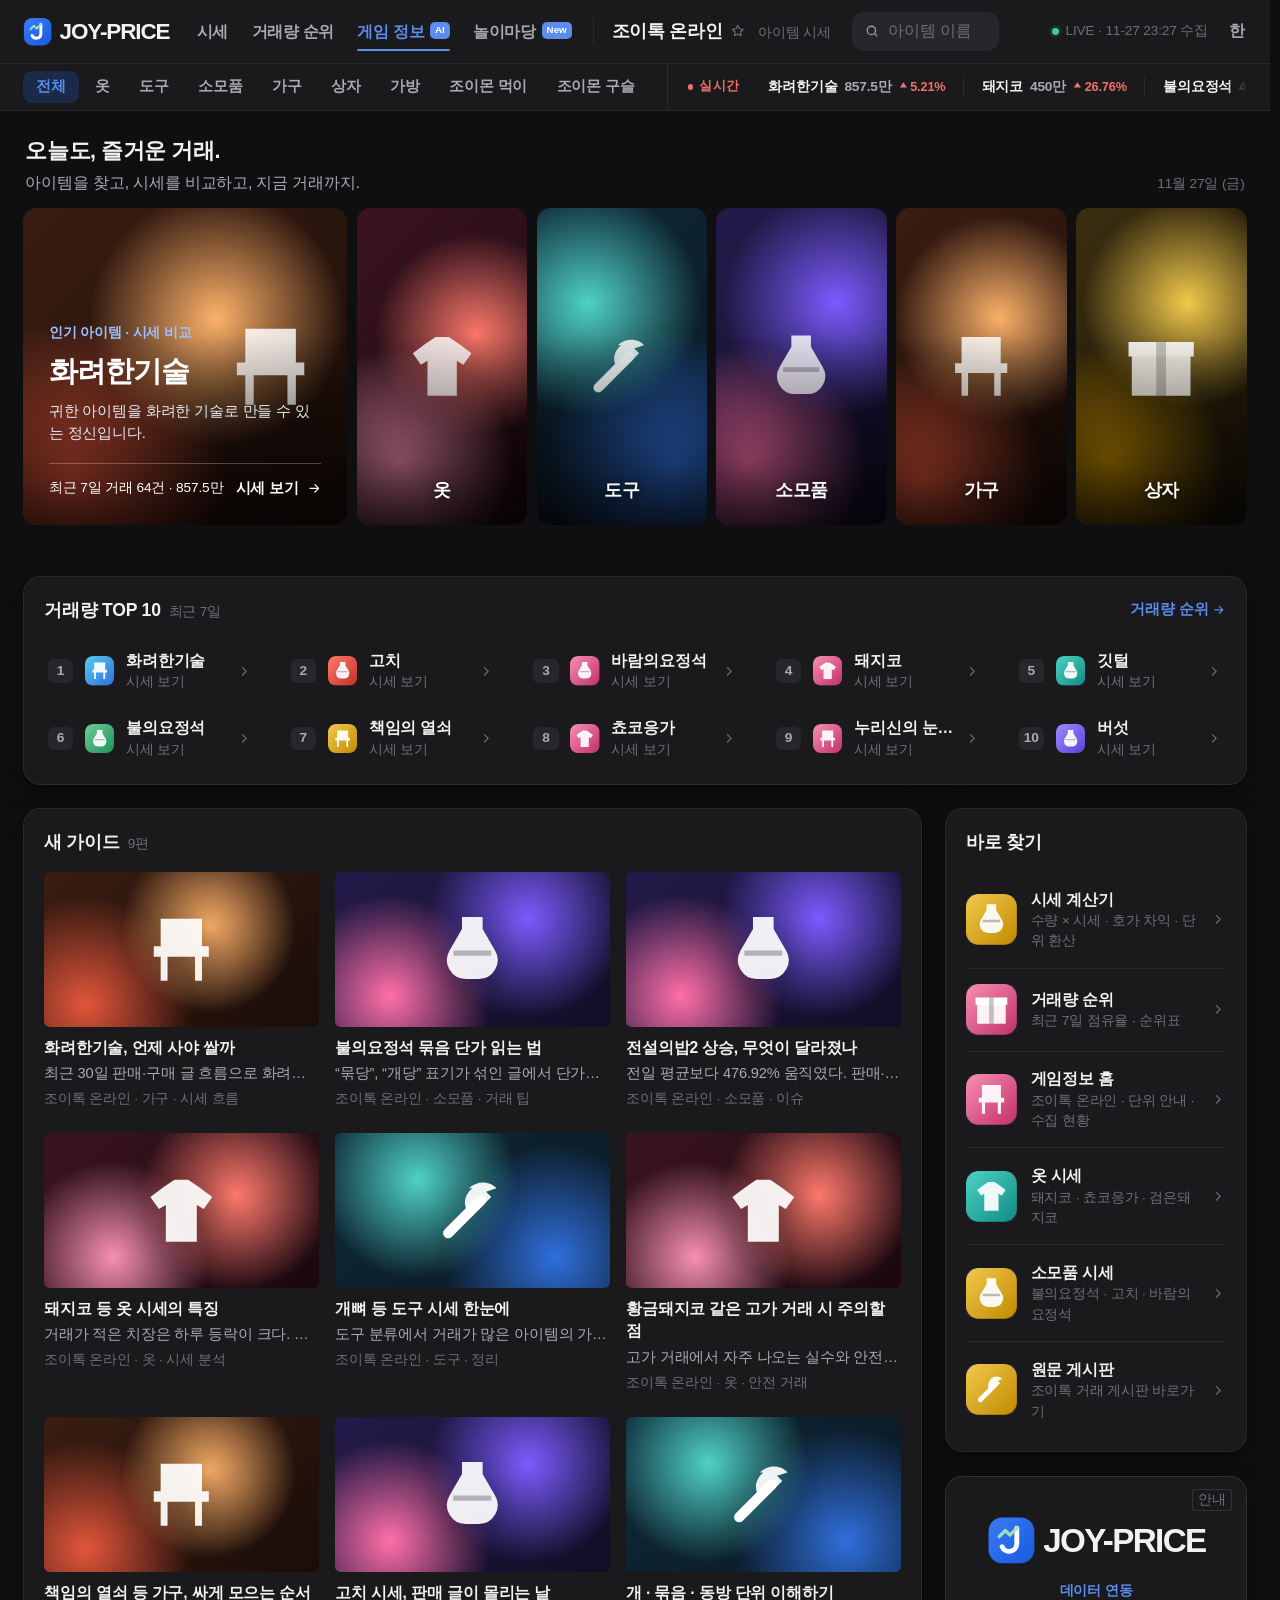
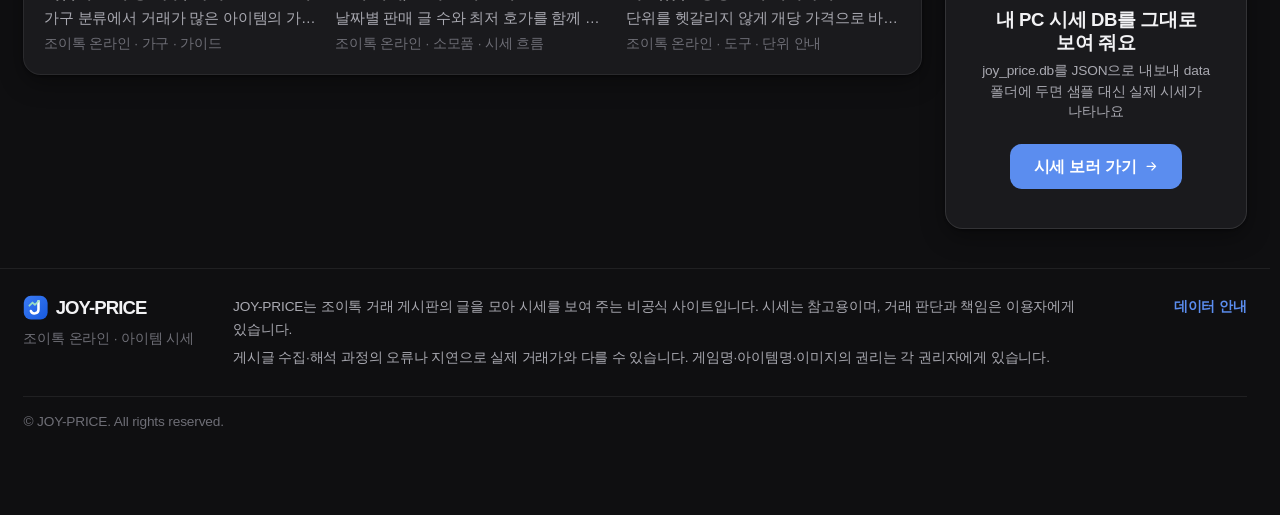
==== commit 470965cc: "Fix data.js loader and sync export json" ====
--- a/info/index.html
+++ b/info/index.html
@@ -8,9 +8,9 @@
 <meta name="description" content="조이톡 온라인 거래 가이드와 인기 아이템.">
 <link rel="icon" href="/favicon.svg" type="image/svg+xml">
 <script>(function(){var r=document.documentElement;try{var t=localStorage.getItem('joyprice-theme');r.setAttribute('data-theme',t==='light'?'light':'dark');var f=Number(localStorage.getItem('joyprice-font'));var p=[85,100,115].indexOf(f)>=0?f:100;r.style.zoom=String(p*9775/1e6);}catch(e){}})();</script>
-  <script type="module" crossorigin src="/assets/info-Cq5PscVN.js"></script>
-  <link rel="modulepreload" crossorigin href="/assets/shell-DjOX-XHt.js">
-  <link rel="modulepreload" crossorigin href="/assets/guides-_3MwKw5_.js">
+  <script type="module" crossorigin src="/assets/info-DUUdqIXV.js"></script>
+  <link rel="modulepreload" crossorigin href="/assets/shell-BxEC3LBy.js">
+  <link rel="modulepreload" crossorigin href="/assets/guides-DWkYQ4qw.js">
   <link rel="stylesheet" crossorigin href="/assets/shell-D5l5lkWN.css">
 </head>
 <body>
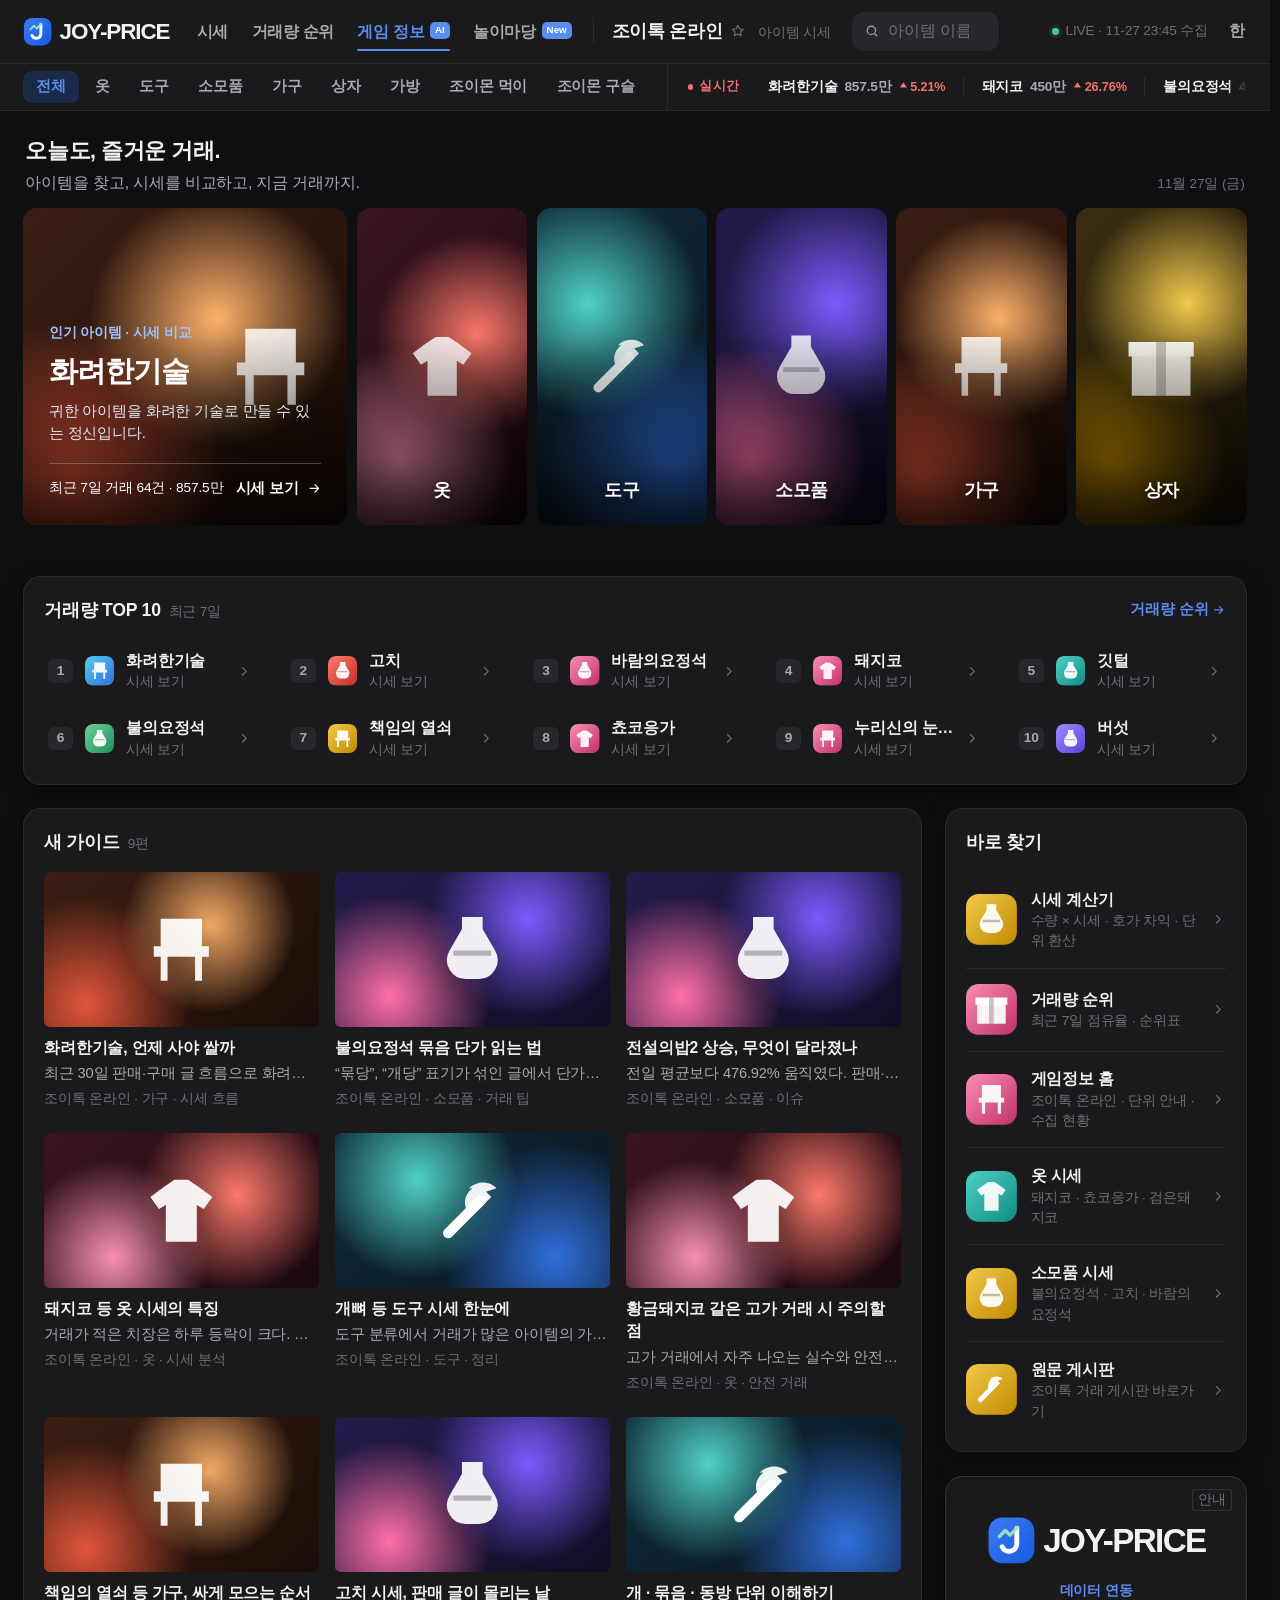
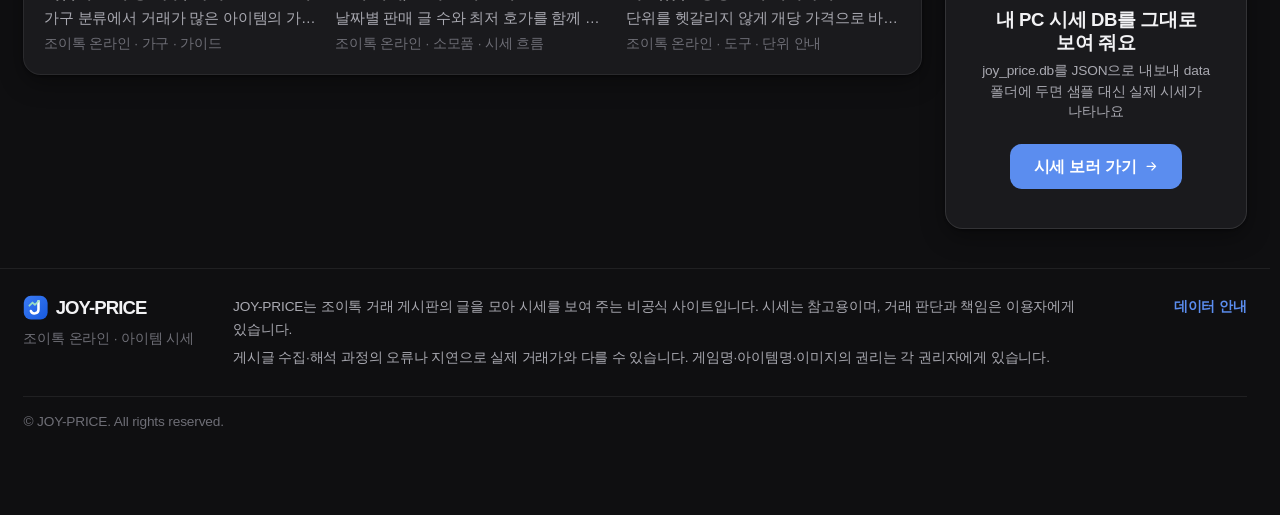
==== commit 32e04c28: "Highlight bundle prices for stall listings" ====
--- a/info/index.html
+++ b/info/index.html
@@ -8,9 +8,9 @@
 <meta name="description" content="조이톡 온라인 거래 가이드와 인기 아이템.">
 <link rel="icon" href="/favicon.svg" type="image/svg+xml">
 <script>(function(){var r=document.documentElement;try{var t=localStorage.getItem('joyprice-theme');r.setAttribute('data-theme',t==='light'?'light':'dark');var f=Number(localStorage.getItem('joyprice-font'));var p=[85,100,115].indexOf(f)>=0?f:100;r.style.zoom=String(p*9775/1e6);}catch(e){}})();</script>
-  <script type="module" crossorigin src="/assets/info-DUUdqIXV.js"></script>
-  <link rel="modulepreload" crossorigin href="/assets/shell-BxEC3LBy.js">
-  <link rel="modulepreload" crossorigin href="/assets/guides-DWkYQ4qw.js">
+  <script type="module" crossorigin src="/assets/info-_QYdNf3r.js"></script>
+  <link rel="modulepreload" crossorigin href="/assets/shell-CZKWA17J.js">
+  <link rel="modulepreload" crossorigin href="/assets/guides-R_SAZqPP.js">
   <link rel="stylesheet" crossorigin href="/assets/shell-D5l5lkWN.css">
 </head>
 <body>
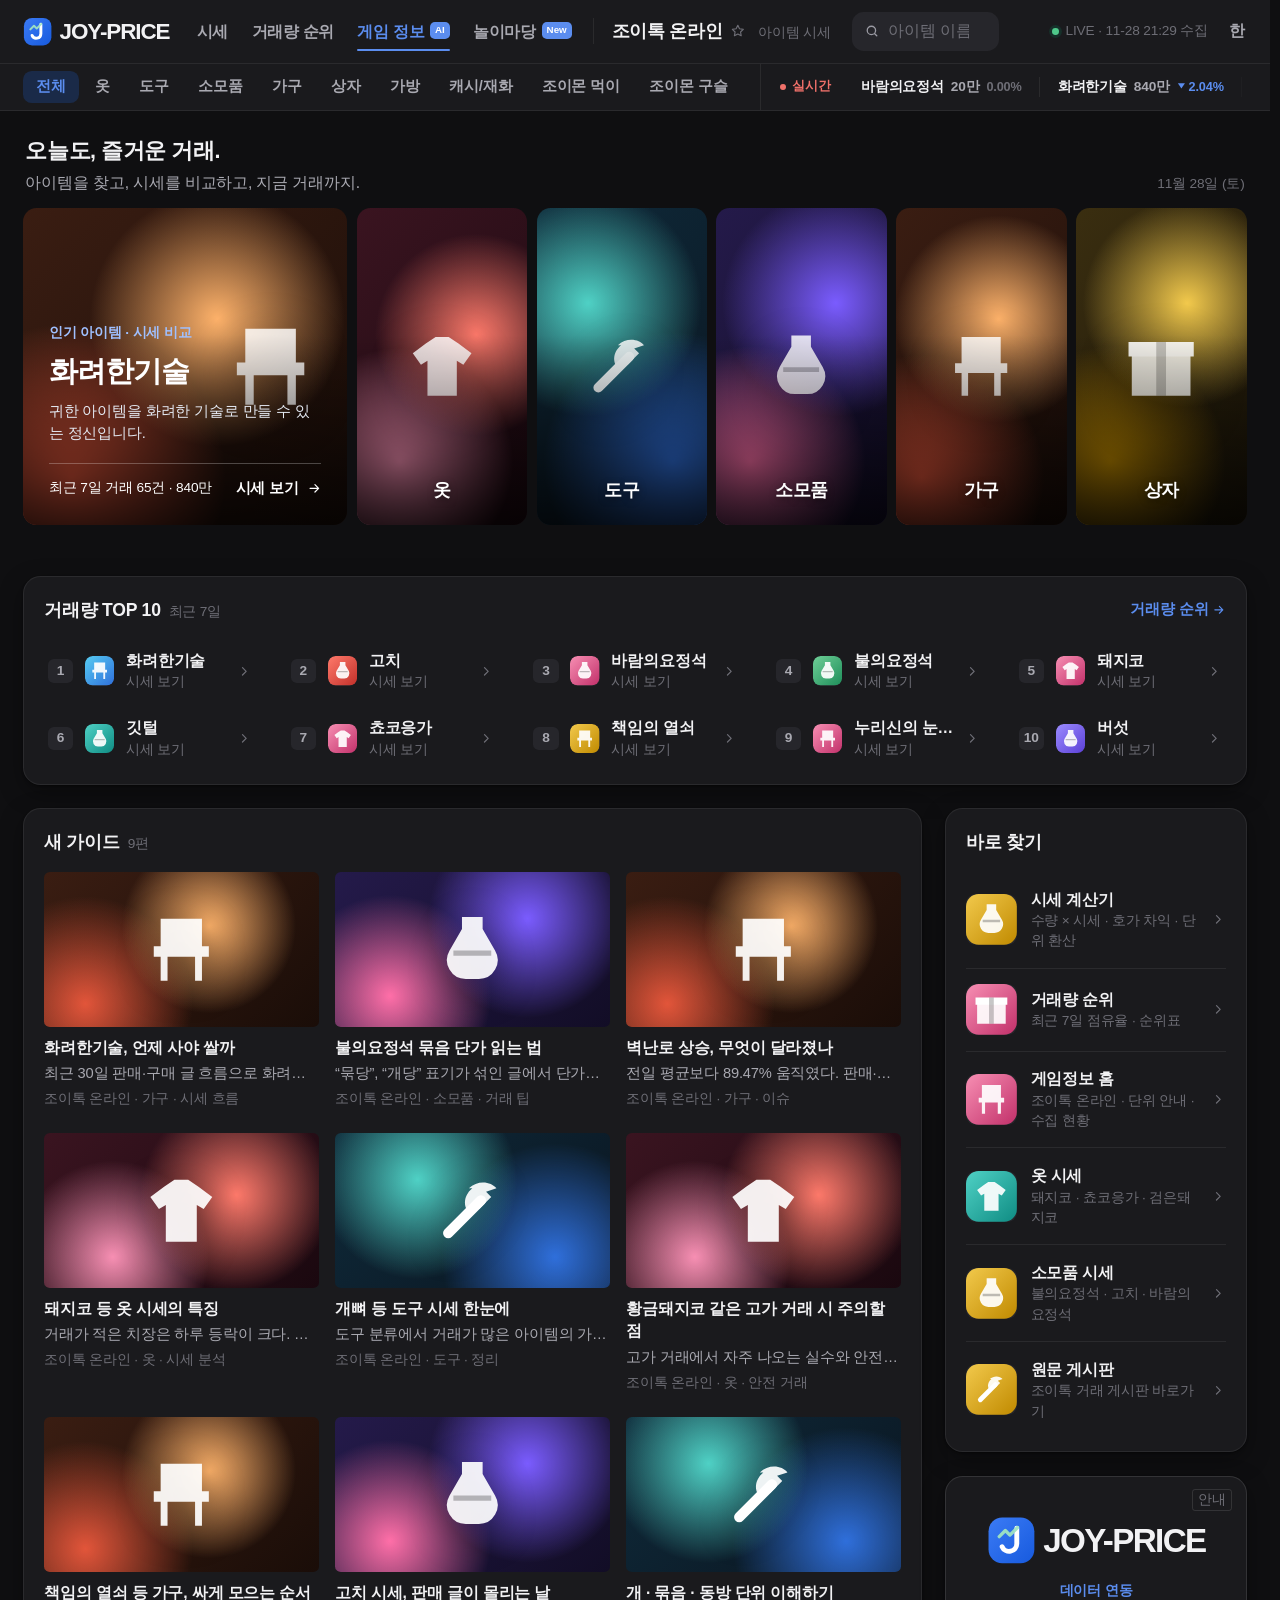
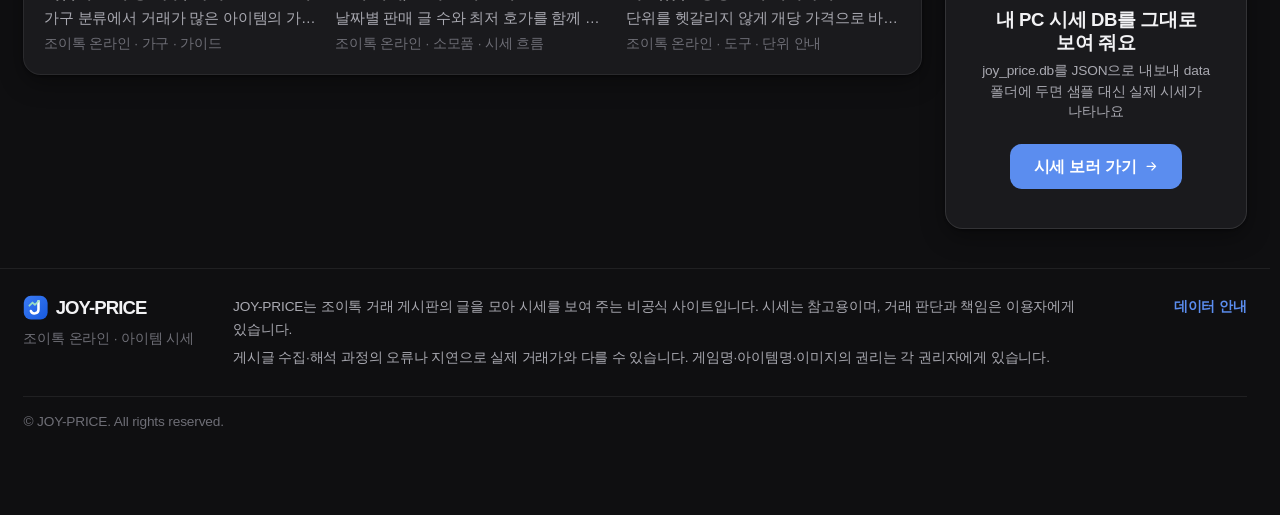
==== commit 330f3b09: "Add KakaoTalk openchat feed and diamond item" ====
--- a/info/index.html
+++ b/info/index.html
@@ -8,9 +8,9 @@
 <meta name="description" content="조이톡 온라인 거래 가이드와 인기 아이템.">
 <link rel="icon" href="/favicon.svg" type="image/svg+xml">
 <script>(function(){var r=document.documentElement;try{var t=localStorage.getItem('joyprice-theme');r.setAttribute('data-theme',t==='light'?'light':'dark');var f=Number(localStorage.getItem('joyprice-font'));var p=[85,100,115].indexOf(f)>=0?f:100;r.style.zoom=String(p*9775/1e6);}catch(e){}})();</script>
-  <script type="module" crossorigin src="/assets/info-_QYdNf3r.js"></script>
-  <link rel="modulepreload" crossorigin href="/assets/shell-CZKWA17J.js">
-  <link rel="modulepreload" crossorigin href="/assets/guides-R_SAZqPP.js">
+  <script type="module" crossorigin src="/assets/info-BG4G7kgF.js"></script>
+  <link rel="modulepreload" crossorigin href="/assets/shell-C8SoxOs0.js">
+  <link rel="modulepreload" crossorigin href="/assets/guides-BWVGbxTO.js">
   <link rel="stylesheet" crossorigin href="/assets/shell-D5l5lkWN.css">
 </head>
 <body>
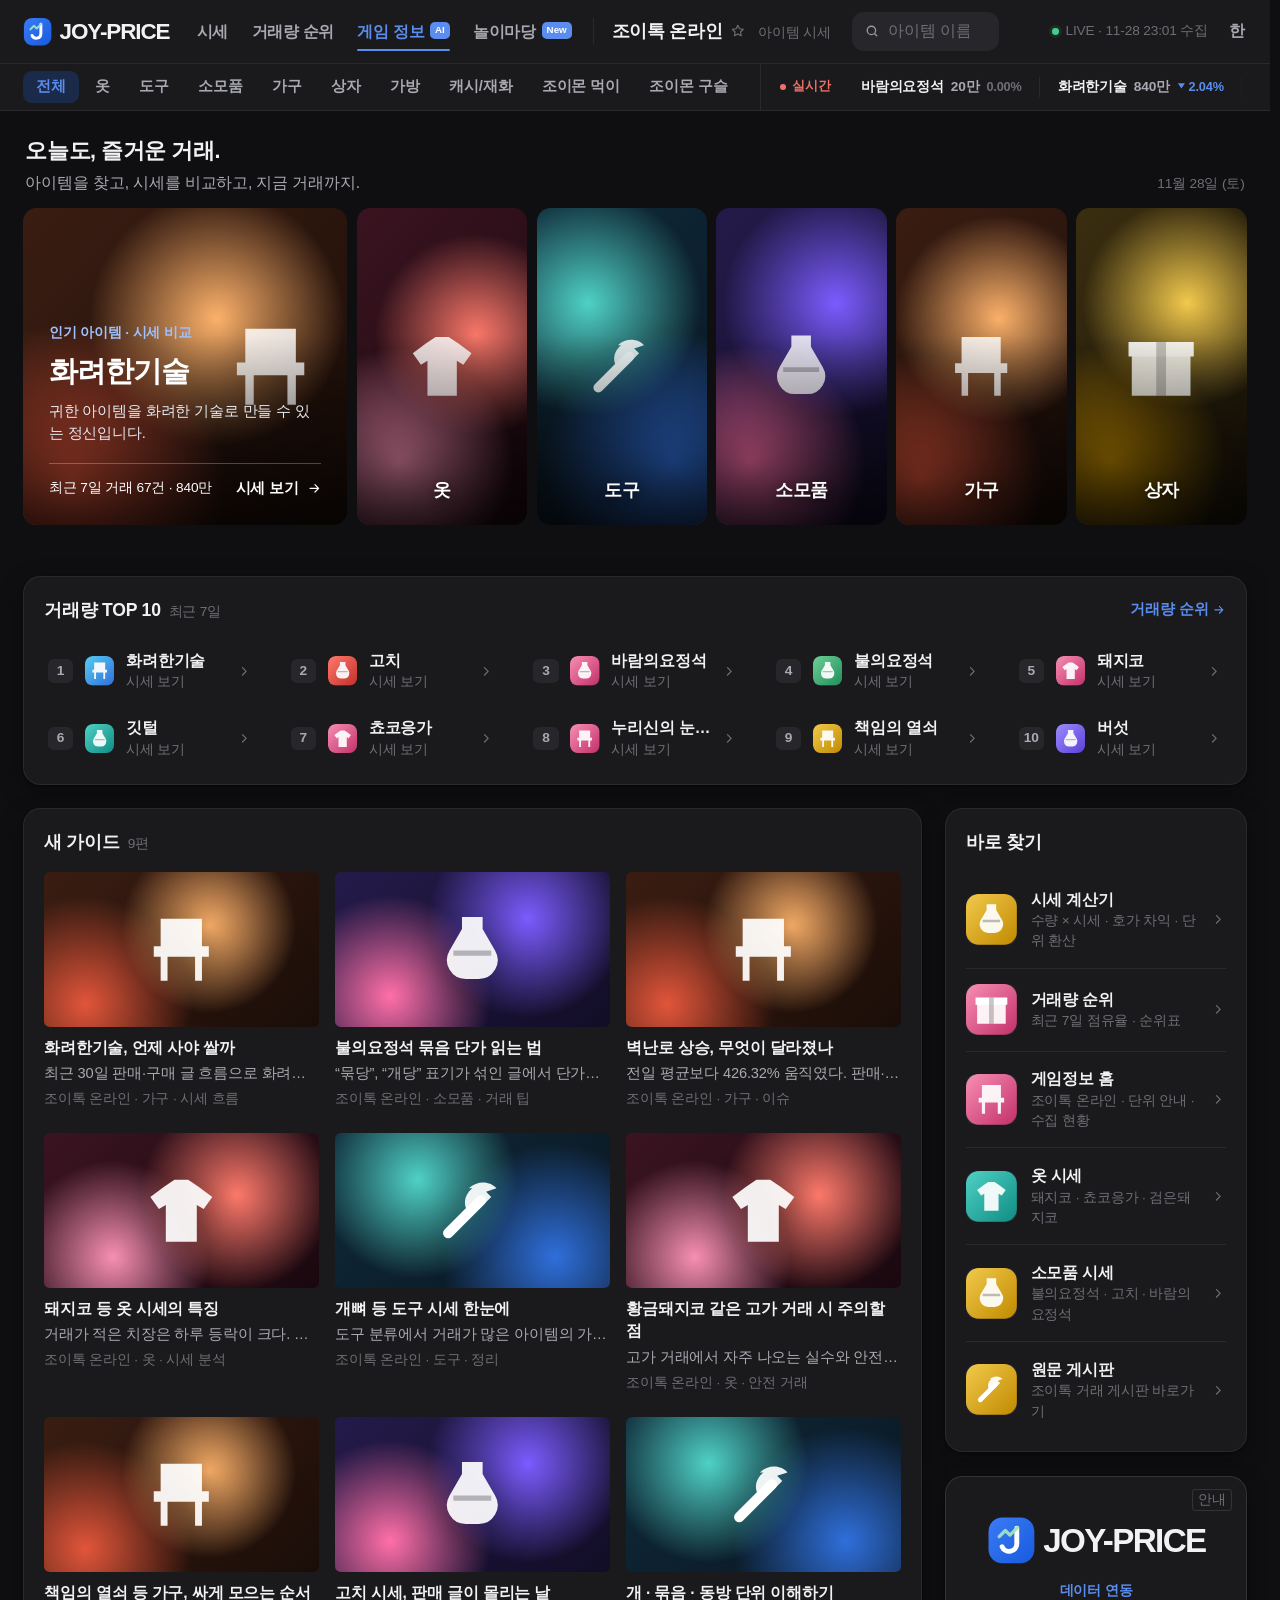
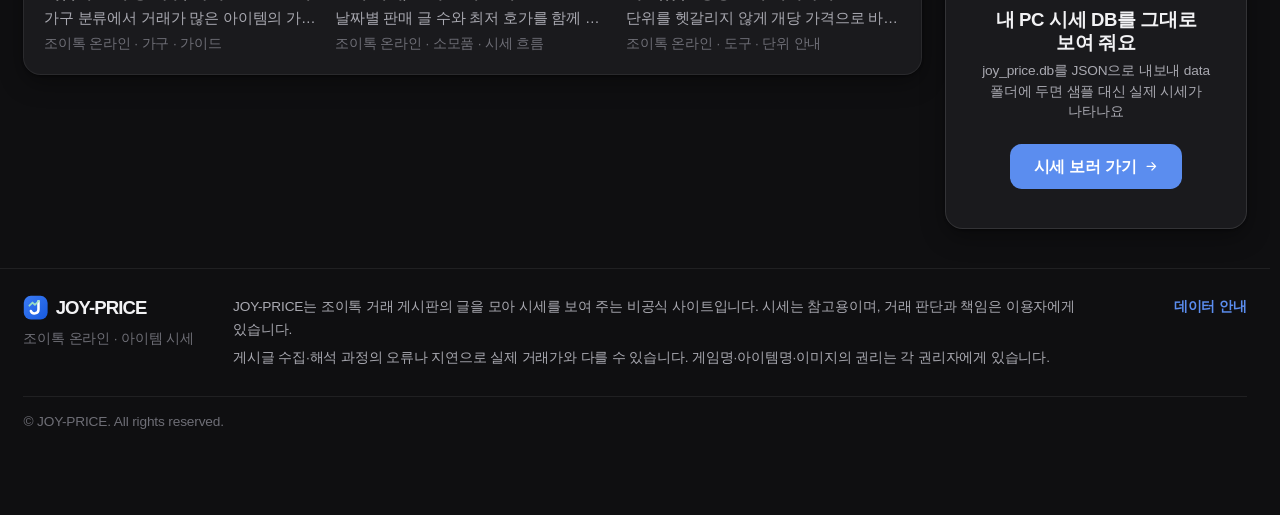
==== commit 35e21bea: "Sort orderbook by latest and combine 4 sources for price" ====
--- a/info/index.html
+++ b/info/index.html
@@ -8,9 +8,9 @@
 <meta name="description" content="조이톡 온라인 거래 가이드와 인기 아이템.">
 <link rel="icon" href="/favicon.svg" type="image/svg+xml">
 <script>(function(){var r=document.documentElement;try{var t=localStorage.getItem('joyprice-theme');r.setAttribute('data-theme',t==='light'?'light':'dark');var f=Number(localStorage.getItem('joyprice-font'));var p=[85,100,115].indexOf(f)>=0?f:100;r.style.zoom=String(p*9775/1e6);}catch(e){}})();</script>
-  <script type="module" crossorigin src="/assets/info-BG4G7kgF.js"></script>
-  <link rel="modulepreload" crossorigin href="/assets/shell-C8SoxOs0.js">
-  <link rel="modulepreload" crossorigin href="/assets/guides-BWVGbxTO.js">
+  <script type="module" crossorigin src="/assets/info-BNxXwzvG.js"></script>
+  <link rel="modulepreload" crossorigin href="/assets/shell-Bnmi2tW6.js">
+  <link rel="modulepreload" crossorigin href="/assets/guides-BSmvJnjR.js">
   <link rel="stylesheet" crossorigin href="/assets/shell-D5l5lkWN.css">
 </head>
 <body>
